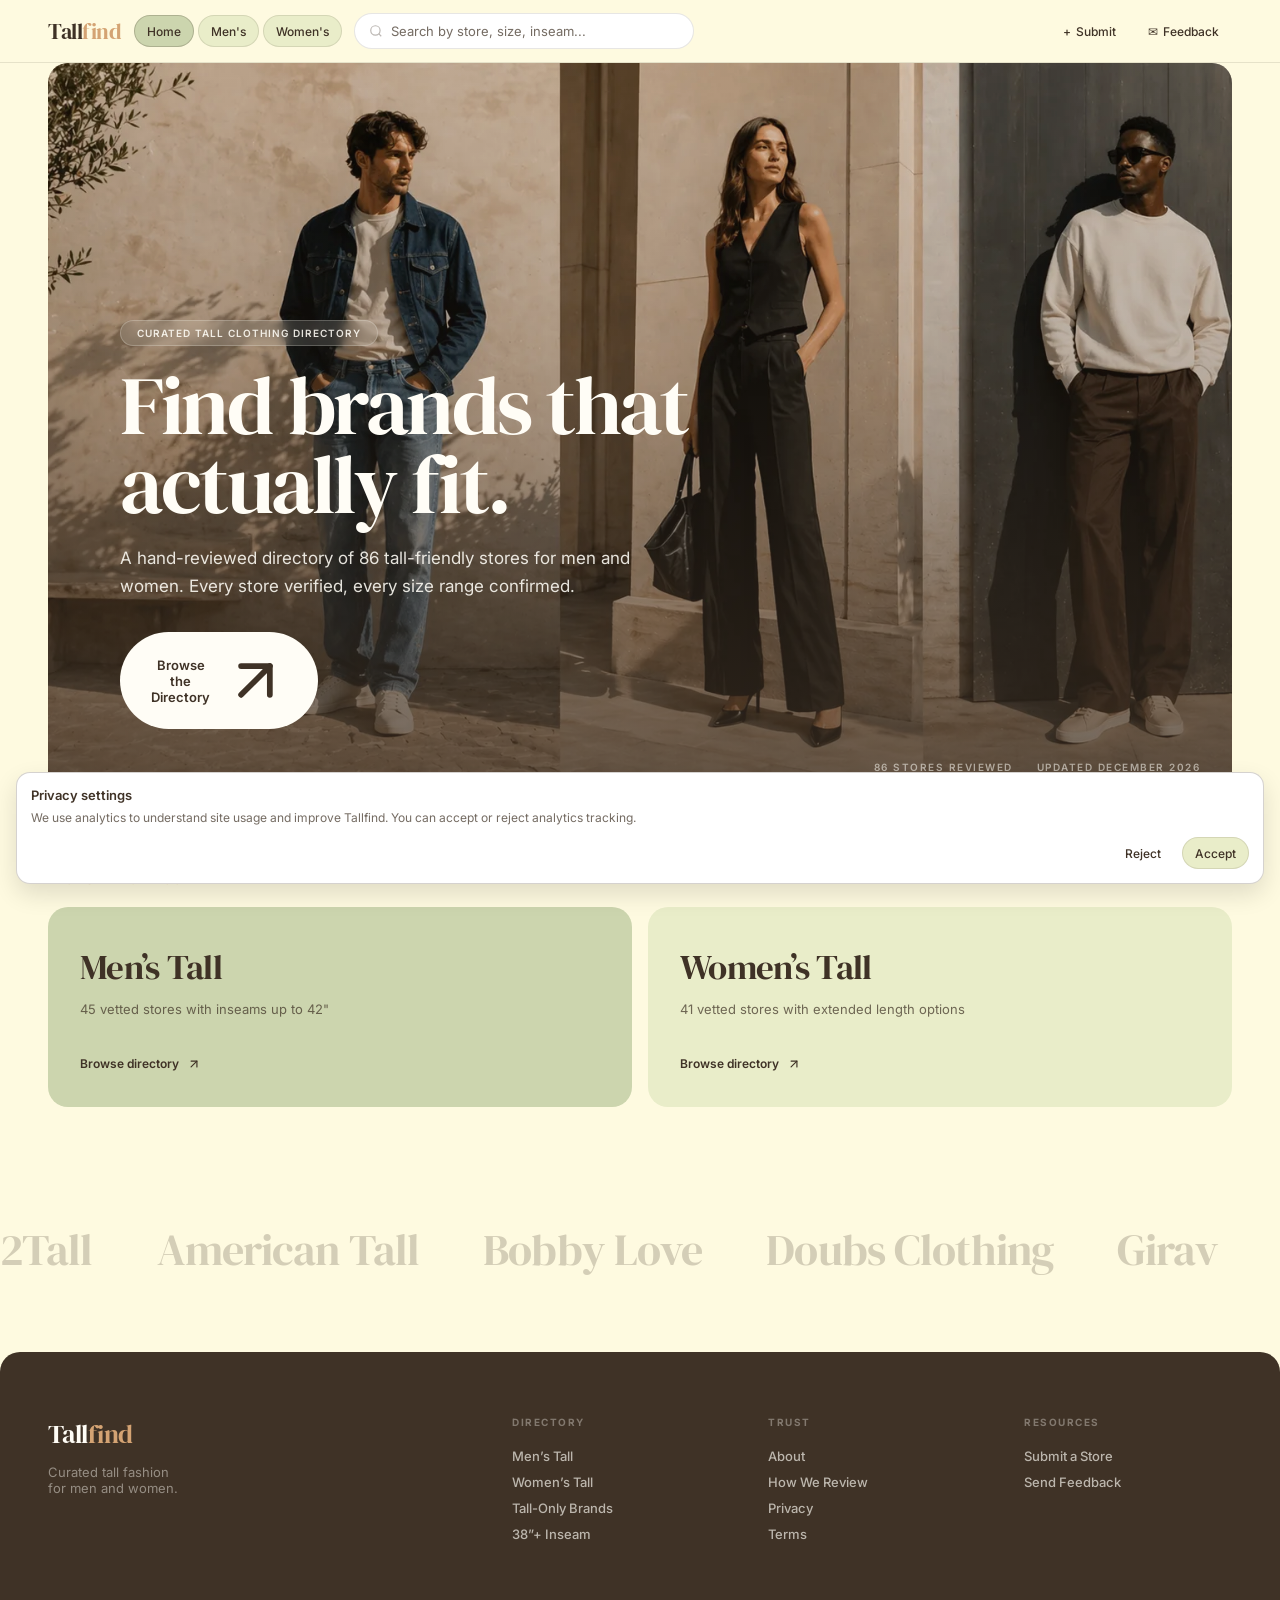
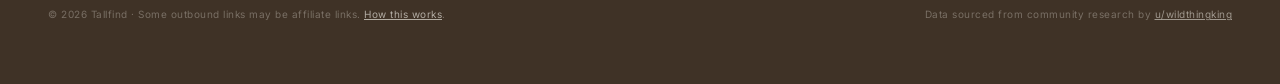
==== index.html @ 89049a8a "Add trust pages, shared chrome, Org schema, sitemap expansion (#10) New static pages, each with its " ====
<!DOCTYPE html>
<html lang="en">
<head>
    <meta charset="UTF-8">
    <meta name="viewport" content="width=device-width, initial-scale=1.0">
    <meta name="description" id="metaDesc" content="A hand-reviewed directory of tall-friendly clothing stores for men and women. Every store verified, every size range confirmed.">
    <meta name="theme-color" content="#fefae0">
    <link rel="canonical" href="https://tallfind.com/">
    <meta property="og:title" content="Tallfind | Reviewed Tall Clothing Directory">
    <meta property="og:description" id="ogDesc" content="A hand-reviewed directory of tall-friendly clothing stores for men and women. Every store verified, every size range confirmed.">
    <meta property="og:type" content="website">
    <meta property="og:url" content="https://tallfind.com/">
    <meta property="og:image" content="https://tallfind.com/assets/og-image.jpg">
    <meta property="og:image:width" content="1200">
    <meta property="og:image:height" content="630">
    <meta property="og:image:alt" content="Tall fashion — Tallfind directory preview">
    <meta name="twitter:card" content="summary_large_image">
    <meta name="twitter:title" content="Tallfind | Reviewed Tall Clothing Directory">
    <meta name="twitter:description" content="A hand-reviewed directory of tall-friendly clothing stores for men and women. Every store verified, every size range confirmed.">
    <meta name="twitter:image" content="https://tallfind.com/assets/og-image.jpg">
    <link rel="icon" href="data:image/svg+xml,<svg xmlns='http://www.w3.org/2000/svg' viewBox='0 0 100 100'><text y='.9em' font-size='90'>📏</text></svg>">
    <title>Tallfind | Reviewed Tall Clothing Directory</title>
    <script type="application/ld+json">
    {
        "@context": "https://schema.org",
        "@type": "Organization",
        "name": "Tallfind",
        "url": "https://tallfind.com/",
        "logo": "https://tallfind.com/assets/og-image.jpg",
        "description": "A hand-reviewed directory of clothing brands with real tall sizing for men and women.",
        "sameAs": []
    }
    </script>
    <link rel="preconnect" href="https://fonts.googleapis.com">
    <link rel="preconnect" href="https://fonts.gstatic.com" crossorigin>
    <link href="https://fonts.googleapis.com/css2?family=DM+Serif+Display&family=Inter:wght@400;500;600&display=swap" rel="stylesheet" media="print" onload="this.media='all'">
    <noscript><link href="https://fonts.googleapis.com/css2?family=DM+Serif+Display&family=Inter:wght@400;500;600&display=swap" rel="stylesheet"></noscript>
    <!-- Google tag (gtag.js) -->
    <script async src="https://www.googletagmanager.com/gtag/js?id=G-98C0R7CN01"></script>
    <script>
        window.dataLayer = window.dataLayer || [];
        function gtag() { dataLayer.push(arguments); }
        gtag('js', new Date());
        gtag('consent', 'default', {
            ad_storage: 'denied',
            analytics_storage: 'denied',
            ad_user_data: 'denied',
            ad_personalization: 'denied'
        });
    </script>
    <link rel="stylesheet" href="assets/styles.css">
</head>
<body>

<header>
    <button class="logo" onclick="switchTab('home');window.scrollTo(0,0)" aria-label="Tallfind home">Tall<em>find</em></button>
    <nav class="header-nav" role="tablist" aria-label="Directory sections">
        <button class="pill pill-sm on" id="tab-home"  role="tab" aria-selected="true"  onclick="switchTab('home')">Home</button>
        <button class="pill pill-sm"    id="tab-men"   role="tab" aria-selected="false" onclick="switchTab('men')">Men's</button>
        <button class="pill pill-sm"    id="tab-women" role="tab" aria-selected="false" onclick="switchTab('women')">Women's</button>
    </nav>
    <div class="search-wrap">
        <svg width="14" height="14" viewBox="0 0 24 24" fill="none" stroke="currentColor" stroke-width="2" aria-hidden="true"><circle cx="11" cy="11" r="8"/><path d="m21 21-4.35-4.35"/></svg>
        <label for="searchInput" class="sr-only">Search stores</label>
        <input type="text" id="searchInput" placeholder="Search by store, size, inseam...">
    </div>
    <div class="header-actions">
        <button class="pill pill-ghost pill-sm" onclick="openModal()">+<span class="btn-label"> Submit</span></button>
        <button class="pill pill-ghost pill-sm" onclick="openFeedback()">&#x2709;<span class="btn-label"> Feedback</span></button>
    </div>
</header>

<!-- HOMEPAGE -->
<div id="homepageSection">
    <div id="homepageContent">
        <noscript>
            <div class="wrap" style="padding-top:32px">
                <h1 style="font-family:var(--serif);font-size:2.4rem;letter-spacing:-0.03em;margin-bottom:12px">Find tall clothing brands that actually fit.</h1>
                <p style="color:var(--muted);max-width:600px;line-height:1.6">A hand-reviewed directory of tall-friendly clothing stores for men and women. Every store verified, every size range confirmed. Enable JavaScript to browse the full directory.</p>
            </div>
        </noscript>
    </div>
</div>

<div class="wrap">
    <!-- DIRECTORY -->
    <main id="mainContent" style="display:none">
        <div class="dir-hero">
            <h1 class="dir-title" id="dirTitle">Men's Tall</h1>
            <p class="dir-meta" id="dirMeta"></p>
        </div>

        <div class="toolbar">
            <div class="filter-pills">
                <button class="pill pill-sm on"  id="f-all"          onclick="toggleFilter('all')">All</button>
                <button class="pill pill-sm"     id="f-tallSpecific"  onclick="toggleFilter('tallSpecific')">Tall-Only ★</button>
                <button class="pill pill-sm"     id="f-hasTops"       onclick="toggleFilter('hasTops')">Tops</button>
                <button class="pill pill-sm"     id="f-hasBottoms"    onclick="toggleFilter('hasBottoms')">Bottoms</button>
                <button class="pill pill-sm"     id="f-favorites"     onclick="toggleFilter('favorites')">&#x2665; Saved</button>
            </div>
            <div class="toolbar-right">
                <label class="sr-only" for="sortSelect">Sort stores</label>
                <select id="sortSelect" class="form-select sort-select" aria-label="Sort stores">
                    <option value="tall">Tall-only first</option>
                    <option value="az">A–Z (flat)</option>
                    <option value="inseam">Longest inseam</option>
                </select>
                <span class="store-count" id="storeCount"></span>
                <button class="clear-btn" id="clearBtn" style="display:none" onclick="clearFilters()">Clear all</button>
            </div>
        </div>

        <div class="inseam-row" id="inseamRow">
            <span class="inseam-label">Min. inseam</span>
            <button class="pill pill-sm on" data-ins="0"  onclick="setInseam(0)">Any</button>
            <button class="pill pill-sm"    data-ins="34" onclick="setInseam(34)">34"+</button>
            <button class="pill pill-sm"    data-ins="36" onclick="setInseam(36)">36"+</button>
            <button class="pill pill-sm"    data-ins="38" onclick="setInseam(38)">38"+</button>
            <button class="pill pill-sm"    data-ins="40" onclick="setInseam(40)">40"+</button>
            <button class="pill pill-sm"    data-ins="42" onclick="setInseam(42)">42"+</button>
        </div>

        <div class="grid" id="storeGrid"></div>
        <div class="no-results" id="noResults" style="display:none">No stores match your current filters. Try broadening your search or <button class="text-link" onclick="clearFilters()">clearing all filters</button>.</div>
    </main>
</div>

<!-- SUBMIT MODAL -->
<div class="modal-overlay" id="modalOverlay" aria-hidden="true" role="dialog" aria-labelledby="modalTitle">
    <div class="modal">
        <div class="modal-header">
            <h2 class="modal-title" id="modalTitle">Submit a Store</h2>
            <button class="modal-close" aria-label="Close" onclick="closeModal()">&#xd7;</button>
        </div>
        <p class="modal-sub">Know a store with genuine tall sizing that we're missing? Submit it below and our team will review it for inclusion.</p>
        <div id="formSuccess" class="form-success">
            Thank you!
            <p>We'll review this store and add it to the directory if it meets our criteria.</p>
        </div>
        <form id="submitForm" action="https://formspree.io/f/mojpvnol" method="POST">
            <div class="form-row">
                <div class="form-group">
                    <label class="form-label">Store Name *</label>
                    <input class="form-input" name="store_name" placeholder="e.g. Gap" required>
                </div>
                <div class="form-group">
                    <label class="form-label">Website URL *</label>
                    <input class="form-input" name="url" type="url" placeholder="https://..." required>
                </div>
            </div>
            <div class="form-row">
                <div class="form-group">
                    <label class="form-label">Section</label>
                    <select class="form-select" name="section">
                        <option value="men">Men's</option>
                        <option value="women">Women's</option>
                        <option value="both">Both</option>
                    </select>
                </div>
                <div class="form-group">
                    <label class="form-label">Max Inseam / Bottom Sizes</label>
                    <input class="form-input" name="inseam" placeholder='e.g. 38" or sizes 0-20'>
                </div>
            </div>
            <div class="form-group">
                <label class="form-label">Tall Top Sizes</label>
                <input class="form-input" name="top_sizes" placeholder="e.g. Tall S-3XL">
            </div>
            <label class="form-check">
                <input type="checkbox" name="tall_specific" value="yes">
                <span>This store is tall-specific (entire store designed for tall people)</span>
            </label>
            <div class="form-group">
                <label class="form-label">Notes</label>
                <textarea class="form-textarea" name="notes" placeholder="Anything else worth knowing: quality, selection gaps, international shipping, etc."></textarea>
            </div>
            <button type="submit" class="form-submit">Submit Store</button>
            <p class="form-note">All submissions are reviewed before being added. No account required.</p>
        </form>
    </div>
</div>

<!-- FEEDBACK MODAL -->
<div class="modal-overlay" id="feedbackOverlay" aria-hidden="true" role="dialog" aria-labelledby="feedbackTitle">
    <div class="modal">
        <div class="modal-header">
            <h2 class="modal-title" id="feedbackTitle">Site Feedback</h2>
            <button class="modal-close" aria-label="Close" onclick="closeFeedback()">&#xd7;</button>
        </div>
        <p class="modal-sub">Found an error, missing a store, or have an idea to improve Tallfind? We'd love to hear it.</p>
        <div id="feedbackSuccess" class="form-success">
            Feedback received
            <p>Thank you for helping improve Tallfind.</p>
        </div>
        <form id="feedbackForm" action="https://formspree.io/f/xgopvljl" method="POST">
            <input type="hidden" name="_subject" value="Tallfind Feedback">
            <div class="form-group">
                <label class="form-label">What kind of feedback?</label>
                <select class="form-select" name="type">
                    <option value="suggestion">Suggestion</option>
                    <option value="missing_store">Missing store</option>
                    <option value="wrong_info">Wrong info</option>
                    <option value="bug">Bug or broken link</option>
                    <option value="other">Other</option>
                </select>
            </div>
            <div class="form-group">
                <label class="form-label">Your feedback *</label>
                <textarea class="form-textarea" name="feedback" placeholder="Tell us what's on your mind..." required></textarea>
            </div>
            <div class="form-group">
                <label class="form-label">Email (optional, if you'd like a reply)</label>
                <input class="form-input" name="email" type="email" placeholder="you@example.com">
            </div>
            <button type="submit" class="form-submit">Send Feedback</button>
        </form>
    </div>
</div>

<!-- CONSENT BANNER -->
<div id="consentBanner" class="consent-banner" role="dialog" aria-live="polite" aria-label="Analytics consent">
    <div class="consent-title">Privacy settings</div>
    <div class="consent-text">
        We use analytics to understand site usage and improve Tallfind. You can accept or reject analytics tracking.
    </div>
    <div class="consent-actions">
        <button id="consentReject" class="pill pill-sm pill-ghost" type="button">Reject</button>
        <button id="consentAccept" class="pill pill-sm" type="button">Accept</button>
    </div>
</div>

<script>
    (function () {
        var KEY = 'tallfind_analytics_consent';
        var GA_ID = 'G-98C0R7CN01';
        var banner = document.getElementById('consentBanner');
        var configured = false;

        function hideBanner() {
            if (banner) banner.classList.remove('open');
        }

        function configureGA() {
            if (configured) return;
            configured = true;
            gtag('config', GA_ID);
        }

        function setConsent(choice) {
            localStorage.setItem(KEY, choice);
            if (choice === 'accepted') {
                gtag('consent', 'update', {
                    analytics_storage: 'granted'
                });
                configureGA();
            } else {
                gtag('consent', 'update', {
                    ad_storage: 'denied',
                    analytics_storage: 'denied',
                    ad_user_data: 'denied',
                    ad_personalization: 'denied'
                });
            }
            hideBanner();
        }

        var saved = localStorage.getItem(KEY);
        if (saved === 'accepted') {
            setConsent('accepted');
        } else if (saved === 'rejected') {
            setConsent('rejected');
        } else if (banner) {
            banner.classList.add('open');
        }

        var acceptBtn = document.getElementById('consentAccept');
        var rejectBtn = document.getElementById('consentReject');
        if (acceptBtn) acceptBtn.addEventListener('click', function () { setConsent('accepted'); });
        if (rejectBtn) rejectBtn.addEventListener('click', function () { setConsent('rejected'); });
    })();
</script>

<script src="assets/affiliate.js"></script>
<script src="assets/app.js"></script>
</body>
</html>
---- assets/styles.css ----
:root {
            --bg: #fefae0;
            --surface: #ffffff;
            --text: #3f3226;
            --muted: rgba(63,50,38,0.72);
            --border: rgba(63,50,38,0.12);
            --border-strong: rgba(63,50,38,0.22);
            --sage: #ccd5ae;
            --beige: #e9edc9;
            --papaya: #faedcd;
            --bronze: #d4a373;
            --serif: 'DM Serif Display', serif;
            --sans: 'Inter', sans-serif;
            --pill: 999px;
            --card-r: 20px;
            --transition: transform 0.25s cubic-bezier(0.2,0.8,0.2,1),
                          background-color 0.25s cubic-bezier(0.2,0.8,0.2,1),
                          border-color 0.25s cubic-bezier(0.2,0.8,0.2,1),
                          color 0.25s cubic-bezier(0.2,0.8,0.2,1);
        }
        *, *::before, *::after { box-sizing: border-box; margin: 0; padding: 0; }
        .sr-only { position: absolute; width: 1px; height: 1px; padding: 0; margin: -1px; overflow: hidden; clip: rect(0,0,0,0); border: 0; }
        body {
            background: var(--bg); color: var(--text);
            font-family: var(--sans); -webkit-font-smoothing: antialiased;
            min-height: 100vh; padding-top: 63px;
        }
        .wrap { max-width: 1280px; margin: 0 auto; padding: 0 48px; }

        /* ── PILLS ─────────────────────────────── */
        .pill {
            display: inline-flex; align-items: center; justify-content: center; gap: 5px;
            height: 36px; padding: 0 14px; border-radius: var(--pill);
            font-family: var(--sans); font-size: 12px; font-weight: 500;
            border: 1px solid var(--border); background: var(--beige); color: var(--text);
            cursor: pointer; transition: var(--transition); white-space: nowrap;
            text-decoration: none; user-select: none;
        }
        .pill:hover { border-color: var(--border-strong); background: var(--papaya); }
        .pill.on   { background: var(--sage); border-color: var(--border-strong); }
        .pill-sm   { height: 32px; padding: 0 12px; font-size: 12px; }
        .pill-ghost { background: transparent; border-color: transparent; }
        .pill-ghost:hover { background: var(--papaya); border-color: var(--border); }

        /* ── HEADER ────────────────────────────── */
        header {
            display: flex; align-items: center;
            padding: 0 48px; gap: 12px; height: 63px;
            position: fixed; top: 0; left: 0; right: 0; z-index: 200;
            background: var(--bg); border-bottom: 1px solid var(--border);
        }
        .logo {
            font-family: var(--serif); font-weight: 400; font-size: 22px;
            letter-spacing: -0.02em; color: var(--text); background: none;
            border: none; cursor: pointer; padding: 0; text-decoration: none;
            flex-shrink: 0;
        }
        .logo em { color: var(--bronze); font-style: normal; }
        .header-nav { display: flex; gap: 4px; flex-shrink: 0; }
        .search-wrap {
            display: flex; align-items: center; gap: 8px;
            height: 36px; padding: 0 14px; border-radius: var(--pill);
            border: 1px solid var(--border); background: var(--surface);
            transition: var(--transition); flex: 1; max-width: 340px;
        }
        .search-wrap:focus-within { border-color: var(--bronze); background: #fffdf6; }
        .search-wrap svg { opacity: 0.35; flex-shrink: 0; }
        .search-wrap input {
            border: none; outline: none; background: transparent;
            font-family: var(--sans); font-size: 13px; color: var(--text);
            width: 100%; min-width: 0;
        }
        .search-wrap input::placeholder { color: var(--muted); }
        .header-actions { display: flex; align-items: center; gap: 6px; margin-left: auto; flex-shrink: 0; }

        /* ── HOMEPAGE ──────────────────────────── */
        #homepageSection { overflow: hidden; }

        .hp-hero-section {
            padding: 0 clamp(16px, 4vw, 48px);
            margin-bottom: 72px;
        }
        .hp-hero {
            position: relative; width: 100%; height: 82vh; min-height: 520px;
            border-radius: var(--card-r); overflow: hidden; background: #d9d0c4;
        }
        .hp-hero-pic { display: contents; }
        .hp-hero-img {
            width: 100%; height: 100%; object-fit: cover;
            object-position: center 30%;
            filter: brightness(0.96) saturate(0.95);
        }
        .hp-hero-overlay {
            position: absolute; inset: 0; pointer-events: none;
            background: linear-gradient(to bottom, rgba(63,50,38,0.08) 0%, rgba(63,50,38,0.22) 40%, rgba(63,50,38,0.72) 100%);
        }
        .hp-hero-content {
            position: absolute; inset: 0;
            display: flex; flex-direction: column; justify-content: flex-end;
            padding: clamp(28px, 6vw, 72px); color: #fffdf6;
        }
        .hp-hero-content h1 {
            font-family: var(--serif); font-weight: 400;
            font-size: clamp(2.6rem, 7vw, 5.2rem);
            line-height: 0.95; letter-spacing: -0.03em;
            max-width: 700px; margin-bottom: 20px;
        }
        .hp-hero-content p {
            font-size: clamp(14px, 1.6vw, 17px); max-width: 520px;
            opacity: 0.88; line-height: 1.65; margin-bottom: 32px;
        }
        .hp-pill {
            display: inline-flex; align-items: center; gap: 8px;
            padding: 6px 16px; border-radius: var(--pill);
            font-size: 10px; font-weight: 600; letter-spacing: 0.1em; text-transform: uppercase;
            background: rgba(255,253,246,0.14); border: 1px solid rgba(255,253,246,0.22);
            backdrop-filter: blur(6px); color: rgba(255,253,246,0.88);
            width: fit-content; margin-bottom: 20px;
        }
        .hp-cta {
            display: inline-flex; align-items: center; gap: 8px;
            padding: 14px 28px; border-radius: var(--pill);
            font-family: var(--sans); font-size: 13px; font-weight: 600;
            background: #fffdf6; color: var(--text); border: none;
            cursor: pointer; transition: transform 0.2s, opacity 0.2s;
            width: fit-content; text-decoration: none;
        }
        .hp-cta:hover { transform: translateY(-2px); opacity: 0.95; }
        .hp-hero-meta {
            position: absolute; bottom: 28px; right: 32px;
            display: flex; gap: 24px;
            font-size: 10px; text-transform: uppercase; letter-spacing: 0.15em;
            font-weight: 600; color: rgba(255,253,246,0.55);
        }

        /* Section labels */
        .hp-section-label {
            max-width: 1280px; margin: 0 auto; padding: 0 48px 20px;
            font-size: 11px; font-weight: 600; text-transform: uppercase;
            letter-spacing: 0.12em; color: var(--bronze);
            display: flex; align-items: center; gap: 14px;
        }
        .hp-section-label::after {
            content: ''; flex: 1; height: 1px; background: var(--border);
        }

        /* Browse cards */
        .hp-browse-grid {
            max-width: 1280px; margin: 0 auto; padding: 0 48px 80px;
            display: grid; grid-template-columns: 1fr 1fr; gap: 16px;
        }
        .hp-browse-card {
            border-radius: var(--card-r); cursor: pointer;
            padding: 36px 32px; display: flex; flex-direction: column;
            justify-content: space-between; min-height: 200px;
            transition: var(--transition); text-decoration: none; color: var(--text);
        }
        .hp-browse-card:hover { transform: translateY(-3px); }
        .hp-browse-card-sage { background: var(--sage); }
        .hp-browse-card-sand { background: var(--beige); }
        .hp-browse-card-sage:hover { background: #c2ca9f; }
        .hp-browse-card-sand:hover { background: #e3e8bf; }
        .hp-browse-card h2 {
            font-family: var(--serif); font-size: clamp(1.6rem, 3vw, 2.2rem);
            font-weight: 400; letter-spacing: -0.02em; margin-bottom: 8px;
        }
        .hp-browse-card p {
            font-size: 13px; color: var(--muted); line-height: 1.6; margin-bottom: 20px;
        }
        .hp-browse-cta {
            display: inline-flex; align-items: center; gap: 8px;
            font-size: 12px; font-weight: 600; margin-top: auto;
        }
        .hp-browse-cta svg { width: 14px; height: 14px; transition: transform 0.18s; }
        .hp-browse-card:hover .hp-browse-cta svg { transform: translate(2px, -2px); }



        /* Brand marquee */
        .hp-marquee { overflow: hidden; padding: 32px 0 72px; }
        .hp-marquee-track {
            display: flex; white-space: nowrap; gap: 64px;
            width: max-content;
            animation: hp-scroll 60s linear infinite;
            will-change: transform;
        }
        .hp-brand {
            font-family: var(--serif); font-size: 44px; font-weight: 400;
            color: var(--border-strong); letter-spacing: -0.02em;
            transition: color 0.3s; flex-shrink: 0;
        }
        .hp-brand:hover { color: var(--bronze); }
        @keyframes hp-scroll {
            0% { transform: translateX(0); }
            100% { transform: translateX(-50%); }
        }

        /* Footer */
        .hp-footer {
            background: var(--text); color: #fffdf6;
            padding: clamp(40px, 5vw, 64px) clamp(24px, 4vw, 48px);
            border-radius: var(--card-r) var(--card-r) 0 0;
        }
        .hp-footer-inner { max-width: 1280px; margin: 0 auto; }
        .hp-footer-grid {
            display: grid; grid-template-columns: 2fr repeat(3, 1fr);
            gap: 48px;
        }
        .hp-footer-col a { color: inherit; text-decoration: none; }
        .hp-footer-col a:hover { color: #fffdf6; }
        .hp-footer-logo {
            font-family: var(--serif); font-size: 26px; font-weight: 400;
            letter-spacing: -0.02em;
        }
        .hp-footer-logo em { color: var(--bronze); font-style: normal; }
        .hp-footer-brand p {
            margin-top: 12px; font-size: 13px; color: rgba(255,253,246,0.45);
        }
        .hp-footer-col h5 {
            font-size: 10px; text-transform: uppercase; letter-spacing: 0.15em;
            margin-bottom: 20px; color: rgba(255,253,246,0.35);
        }
        .hp-footer-col ul { list-style: none; }
        .hp-footer-col li {
            margin-bottom: 10px; font-size: 13px; font-weight: 500;
            color: rgba(255,253,246,0.65); cursor: pointer; transition: color 0.15s;
        }
        .hp-footer-col li:hover { color: #fffdf6; }
        .hp-footer-bottom {
            display: flex; justify-content: space-between; margin-top: 56px;
            font-size: 10px; color: rgba(255,253,246,0.3); letter-spacing: 0.05em;
        }
        .text-link {
            background: none; border: none; font: inherit; color: var(--text);
            text-decoration: underline; text-underline-offset: 2px;
            cursor: pointer; padding: 0;
        }
        .text-link:hover { color: var(--bronze); }

        /* ── DIRECTORY HERO ────────────────────── */
        .dir-hero { padding: 40px 0 32px; }
        .dir-title {
            font-family: var(--serif); font-weight: 400;
            font-size: clamp(2rem, 4vw, 3rem);
            line-height: 1.08; letter-spacing: -0.03em; margin-bottom: 10px;
        }
        .dir-meta { font-size: 14px; color: var(--muted); line-height: 1.6; max-width: 600px; }

        /* ── TOOLBAR ───────────────────────────── */
        .toolbar {
            display: flex; justify-content: space-between; align-items: center;
            gap: 14px; margin-bottom: 14px; flex-wrap: wrap;
        }
        .filter-pills { display: flex; gap: 6px; flex-wrap: wrap; }
        .toolbar-right { display: flex; align-items: center; gap: 12px; flex-shrink: 0; }
        select.sort-select {
            width: auto;
            min-width: 140px;
            max-width: 200px;
            height: 32px;
            padding: 4px 10px;
            font-size: 12px;
            border-radius: var(--pill);
        }
        .store-count { font-size: 12px; color: var(--muted); font-weight: 500; white-space: nowrap; }
        .clear-btn {
            font-size: 12px; color: var(--muted); background: none; border: none;
            font-family: var(--sans); cursor: pointer; text-decoration: underline;
            text-underline-offset: 2px; padding: 0; transition: color 0.15s;
        }
        .clear-btn:hover { color: var(--text); }
        .inseam-row {
            display: flex; align-items: center; gap: 8px;
            margin-bottom: 28px; flex-wrap: wrap;
        }
        .inseam-label { font-size: 12px; color: var(--muted); font-weight: 500; letter-spacing: 0.02em; }

        /* ── GRID ──────────────────────────────── */
        .grid {
            display: grid;
            grid-template-columns: repeat(auto-fill, minmax(300px, 1fr));
            gap: 16px; padding-bottom: 80px;
        }

        /* ── SECTION BREAKS ───────────────────── */
        .section-break {
            grid-column: 1 / -1; padding: 24px 0 4px;
            display: flex; align-items: center; gap: 16px;
        }
        .section-title {
            font-family: var(--serif); font-size: 22px;
            color: var(--bronze); letter-spacing: -0.02em; white-space: nowrap;
        }
        .section-line { height: 1px; flex: 1; background: var(--border); }

        /* ── LINK CARD ────────────────────────── */
        .card-wrap { position: relative; }
        .link-card {
            background: var(--surface); border-radius: var(--card-r);
            padding: 24px; min-height: 180px;
            display: flex; flex-direction: column;
            text-decoration: none; color: inherit;
            border: 1px solid var(--border);
            transition: var(--transition); height: 100%;
        }
        .link-card:hover {
            transform: translateY(-3px);
            background: var(--papaya); border-color: var(--border-strong);
        }
        .link-card.featured-sage  { background: var(--sage); border-color: transparent; }
        .link-card.featured-sand  { background: var(--beige); border-color: transparent; }
        .link-card.featured-clay  { background: var(--papaya); border-color: transparent; }
        .link-card.featured-sage:hover { background: #c2ca9f; }
        .link-card.featured-sand:hover { background: #e3e8bf; }
        .link-card.featured-clay:hover { background: #f3e0b9; }
        .link-category {
            font-size: 10px; font-weight: 600; text-transform: uppercase;
            letter-spacing: 0.1em; color: var(--muted); margin-bottom: 10px;
        }
        .link-title {
            font-family: var(--serif); font-size: 24px;
            line-height: 1.08; letter-spacing: -0.02em; margin-bottom: 8px;
        }
        .link-description {
            font-size: 13px; line-height: 1.6; color: var(--muted); margin-bottom: 14px;
        }
        .link-action {
            display: inline-flex; align-items: center; gap: 8px;
            font-size: 12px; font-weight: 600; margin-top: auto;
        }
        .link-action svg { width: 14px; height: 14px; flex-shrink: 0; transition: transform 0.18s; }
        .link-card:hover .link-action svg { transform: translate(2px, -2px); }
        .stats-row {
            display: flex; flex-wrap: wrap; gap: 6px;
            margin-top: 12px; padding-top: 12px;
            border-top: 1px solid var(--border);
        }
        .link-card.featured-sage .stats-row,
        .link-card.featured-sand .stats-row,
        .link-card.featured-clay .stats-row { border-top-color: rgba(63,50,38,0.14); }
        .stat {
            font-size: 11px; font-weight: 500;
            padding: 4px 10px; border-radius: var(--pill);
            background: rgba(255,255,255,0.55); border: 1px solid rgba(63,50,38,0.1);
        }
        .link-card.featured-sage .stat,
        .link-card.featured-sand .stat,
        .link-card.featured-clay .stat { background: rgba(255,255,255,0.42); }
        .stat-highlight { background: rgba(212,163,115,0.15); border-color: rgba(212,163,115,0.2); }

        /* ── FAVORITES ────────────────────────── */
        .fav-btn {
            position: absolute; top: 14px; right: 14px; z-index: 10;
            width: 28px; height: 28px; border-radius: 50%;
            background: rgba(255,255,255,0.75); border: 1px solid var(--border);
            display: flex; align-items: center; justify-content: center;
            cursor: pointer; font-size: 13px; color: var(--muted);
            transition: var(--transition); line-height: 1;
        }
        .fav-btn:hover { transform: scale(1.1); background: var(--surface); border-color: var(--border-strong); }
        .fav-btn.active { color: #c0392b; border-color: #c0392b; background: var(--surface); }

        .no-results { padding: 80px 0; text-align: center; color: var(--muted); font-size: 15px; }

        /* ── PROSE (trust + landing pages) ─────── */
        .prose { max-width: 720px; margin: 0 auto; padding: 48px 0 80px; font-size: 16px; line-height: 1.7; color: var(--text); }
        .prose .eyebrow { font-size: 11px; font-weight: 600; text-transform: uppercase; letter-spacing: 0.12em; color: var(--bronze); margin-bottom: 12px; }
        .prose h1 { font-family: var(--serif); font-weight: 400; font-size: clamp(2.2rem, 4.5vw, 3.2rem); line-height: 1.08; letter-spacing: -0.03em; margin-bottom: 20px; }
        .prose h2 { font-family: var(--serif); font-weight: 400; font-size: clamp(1.6rem, 3vw, 2rem); line-height: 1.15; letter-spacing: -0.02em; margin: 48px 0 14px; }
        .prose h3 { font-size: 1.05rem; font-weight: 600; margin: 28px 0 8px; }
        .prose p { margin-bottom: 18px; color: rgba(63,50,38,0.88); }
        .prose ul, .prose ol { margin: 0 0 18px 22px; color: rgba(63,50,38,0.88); }
        .prose li { margin-bottom: 6px; }
        .prose a { color: var(--text); text-decoration: underline; text-underline-offset: 2px; }
        .prose a:hover { color: var(--bronze); }
        .prose .lede { font-size: 18px; line-height: 1.6; color: rgba(63,50,38,0.85); margin-bottom: 28px; }
        .prose .meta { font-size: 12px; color: var(--muted); margin-top: -8px; margin-bottom: 32px; }
        .prose .callout { background: var(--papaya); border-radius: 14px; padding: 18px 22px; margin: 24px 0; border: 1px solid var(--border); }
        .prose .callout p:last-child { margin-bottom: 0; }
        @media (max-width: 640px) {
            .prose { padding: 28px 0 60px; font-size: 15px; }
        }

        /* ── FOCUS ────────────────────────────── */
        .pill:focus-visible, .fav-btn:focus-visible, .modal-close:focus-visible,
        .form-submit:focus-visible, .form-input:focus-visible, .form-select:focus-visible,
        .form-textarea:focus-visible, .browse-card:focus-visible, .pick-card:focus-visible,
        a.link-card:focus-visible, .logo:focus-visible, .featured-hz:focus-visible {
            outline: 2px solid var(--bronze); outline-offset: 2px;
        }

        /* ── MODAL ─────────────────────────────── */
        .modal-overlay {
            position: fixed; inset: 0; background: rgba(63,50,38,0.4);
            display: flex; align-items: center; justify-content: center;
            z-index: 500; opacity: 0; pointer-events: none;
            transition: opacity 0.2s;
        }
        .modal-overlay.open { opacity: 1; pointer-events: all; }
        .modal {
            background: var(--bg); width: 100%; max-width: 520px;
            max-height: 90vh; overflow-y: auto;
            margin: 20px; padding: 40px;
            border: 1px solid var(--border); border-radius: var(--card-r);
            transform: translateY(12px); transition: transform 0.2s;
        }
        .modal-overlay.open .modal { transform: translateY(0); }
        .modal-header { display: flex; justify-content: space-between; align-items: flex-start; margin-bottom: 6px; }
        .modal-title { font-family: var(--serif); font-size: 28px; font-weight: 400; letter-spacing: -0.02em; }
        .modal-close {
            background: none; border: 1px solid var(--border); width: 32px; height: 32px;
            border-radius: 50%; cursor: pointer; font-size: 18px; color: var(--muted);
            display: flex; align-items: center; justify-content: center; flex-shrink: 0;
            transition: border-color 0.15s, color 0.15s;
        }
        .modal-close:hover { border-color: var(--text); color: var(--text); }
        .modal-sub { font-size: 13px; color: var(--muted); margin-bottom: 28px; line-height: 1.5; }
        .form-group { display: flex; flex-direction: column; gap: 6px; margin-bottom: 16px; }
        .form-label { font-size: 11px; font-weight: 600; text-transform: uppercase; letter-spacing: 0.8px; color: var(--muted); }
        .form-input, .form-select, .form-textarea {
            width: 100%; padding: 10px 14px; border: 1px solid var(--border);
            border-radius: var(--pill); background: var(--surface);
            font-family: var(--sans); font-size: 13px; color: var(--text); outline: none;
            transition: border-color 0.18s; -webkit-appearance: none;
        }
        .form-textarea { border-radius: 14px; resize: vertical; min-height: 80px; }
        .form-input:focus, .form-select:focus, .form-textarea:focus { border-color: var(--text); }
        .form-input::placeholder, .form-textarea::placeholder { color: var(--muted); }
        .form-row { display: grid; grid-template-columns: 1fr 1fr; gap: 12px; }
        .form-check { display: flex; align-items: center; gap: 10px; margin-bottom: 16px; cursor: pointer; }
        .form-check input[type=checkbox] { width: 16px; height: 16px; accent-color: var(--bronze); cursor: pointer; }
        .form-check span { font-size: 13px; }
        .form-submit {
            width: 100%; height: 44px; border-radius: var(--pill);
            background: var(--sage); color: var(--text); border: none;
            font-family: var(--sans); font-size: 14px; font-weight: 500;
            cursor: pointer; transition: opacity 0.15s; margin-top: 8px;
        }
        .form-submit:hover { opacity: 0.85; }
        .form-note { font-size: 11px; color: var(--muted); text-align: center; margin-top: 10px; line-height: 1.5; }
        .form-note a { color: var(--text); }
        .form-success {
            text-align: center; padding: 24px 0;
            font-family: var(--serif); font-size: 22px; font-weight: 500; display: none;
        }
        .form-success p { font-family: var(--sans); font-size: 13px; color: var(--muted); margin-top: 6px; font-weight: 400; }

        /* ── CONSENT BANNER ───────────────────── */
        .consent-banner {
            position: fixed;
            left: 16px;
            right: 16px;
            bottom: 16px;
            z-index: 1000;
            background: var(--surface);
            border: 1px solid var(--border-strong);
            border-radius: 14px;
            box-shadow: 0 10px 24px rgba(0, 0, 0, 0.12);
            padding: 14px;
            display: none;
        }
        .consent-banner.open { display: block; }
        .consent-title {
            font-size: 13px;
            font-weight: 600;
            margin-bottom: 6px;
        }
        .consent-text {
            font-size: 12px;
            color: var(--muted);
            line-height: 1.5;
            margin-bottom: 10px;
        }
        .consent-actions {
            display: flex;
            gap: 8px;
            justify-content: flex-end;
            flex-wrap: wrap;
        }

        /* ── RESPONSIVE ────────────────────────── */
        @media (max-width: 900px) {
            .wrap { padding: 0 24px; }
            header {
                flex-wrap: wrap; height: auto;
                padding: 10px 24px; gap: 8px;
            }
            .logo { order: 1; }
            .search-wrap { order: 2; flex: 1; max-width: none; height: 34px; }
            .header-actions { order: 3; margin-left: 0; }
            .header-nav { order: 4; width: 100%; justify-content: center; gap: 4px; }
            body { padding-top: 100px; }
            .btn-label { display: none; }
            .hp-browse-grid { padding: 0 24px 60px; }
            .hp-section-label { padding: 0 24px 20px; }
            .hp-footer-grid { grid-template-columns: 1fr 1fr; gap: 32px; }
            .modal { padding: 28px; margin: 12px; }
            .form-row { grid-template-columns: 1fr; }
        }

        @media (max-width: 640px) {
            header { padding: 10px 16px; }
            .wrap { padding: 0 16px; }

            .hp-hero-section { padding: 0 16px; margin-bottom: 48px; }
            .hp-hero { height: 70vh; min-height: 420px; }
            .hp-marquee-track { animation-duration: 45s; }
            .hp-browse-grid { grid-template-columns: 1fr; padding: 0 16px 48px; }
            .hp-section-label { padding: 0 16px 16px; }
            .hp-marquee { padding: 20px 0 48px; }
            .hp-footer-grid { grid-template-columns: 1fr; gap: 28px; }

            .dir-title { font-size: 2rem; }
            .toolbar { flex-direction: column; align-items: flex-start; gap: 10px; }
            .toolbar-right { width: 100%; justify-content: space-between; }
            .grid { grid-template-columns: 1fr; }
        }

        @media (max-width: 480px) {
            header { padding: 8px 12px; }
            .logo { font-size: 19px; }
            .search-wrap { height: 32px; padding: 0 10px; }
            .search-wrap input { font-size: 12px; }
            .hp-hero { height: 60vh; min-height: 360px; }
            .hp-hero-content h1 { font-size: 2rem; }
            .hp-hero-meta { display: none; }
            .hp-marquee-track { animation-duration: 35s; }
            .hp-browse-card { padding: 28px 24px; min-height: 160px; }
            .hp-brand { font-size: 32px; }
            .dir-title { font-size: 1.7rem; }
            .inseam-row { flex-wrap: wrap; }
            .consent-banner {
                left: 10px;
                right: 10px;
                bottom: 10px;
                padding: 12px;
            }
        }
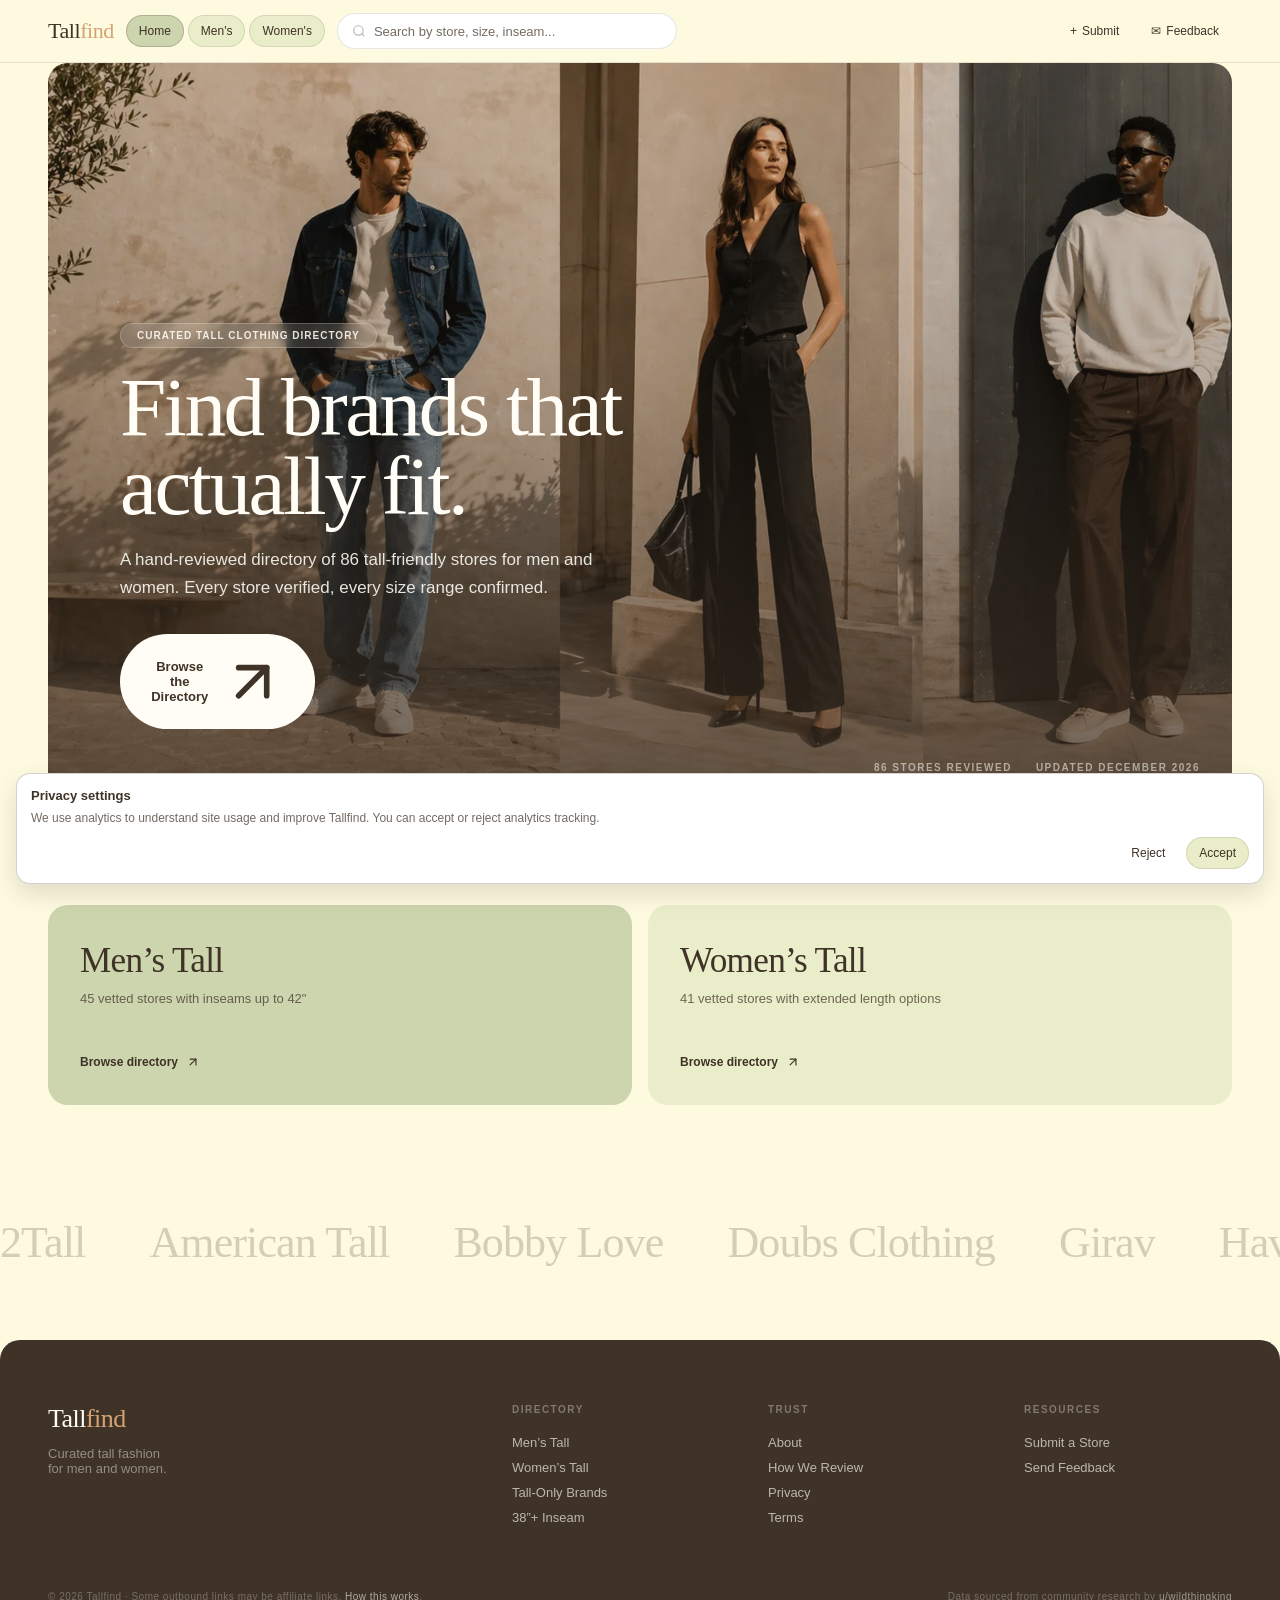
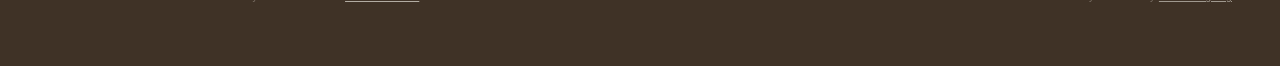
==== commit 2c9ccbdd: "Security hardening: close two stored-XSS sinks, add defensive headers Findings F-01 and F-02 from th" ====
--- a/index.html
+++ b/index.html
@@ -3,6 +3,9 @@
 <head>
     <meta charset="UTF-8">
     <meta name="viewport" content="width=device-width, initial-scale=1.0">
+    <script>(function(){if(self!==top){try{top.location.href=self.location.href;}catch(e){document.documentElement.style.display='none';}}})();</script>
+    <meta name="referrer" content="strict-origin-when-cross-origin">
+    <meta http-equiv="Content-Security-Policy" content="default-src 'self'; script-src 'self' 'unsafe-inline' https://www.googletagmanager.com https://www.google-analytics.com; img-src 'self' data: https://www.google-analytics.com; style-src 'self' 'unsafe-inline' https://fonts.googleapis.com; font-src 'self' https://fonts.gstatic.com; connect-src 'self' https://*.google-analytics.com https://*.analytics.google.com https://formspree.io; form-action https://formspree.io; base-uri 'self'; object-src 'none';">
     <meta name="description" id="metaDesc" content="A hand-reviewed directory of tall-friendly clothing stores for men and women. Every store verified, every size range confirmed.">
     <meta name="theme-color" content="#fefae0">
     <link rel="canonical" href="https://tallfind.com/">
@@ -138,6 +141,7 @@
             <p>We'll review this store and add it to the directory if it meets our criteria.</p>
         </div>
         <form id="submitForm" action="https://formspree.io/f/mojpvnol" method="POST">
+            <input type="text" name="_gotcha" tabindex="-1" autocomplete="off" aria-hidden="true" style="position:absolute;left:-9999px;height:0;width:0;opacity:0">
             <div class="form-row">
                 <div class="form-group">
                     <label class="form-label">Store Name *</label>
@@ -194,6 +198,7 @@
         </div>
         <form id="feedbackForm" action="https://formspree.io/f/xgopvljl" method="POST">
             <input type="hidden" name="_subject" value="Tallfind Feedback">
+            <input type="text" name="_gotcha" tabindex="-1" autocomplete="off" aria-hidden="true" style="position:absolute;left:-9999px;height:0;width:0;opacity:0">
             <div class="form-group">
                 <label class="form-label">What kind of feedback?</label>
                 <select class="form-select" name="type">
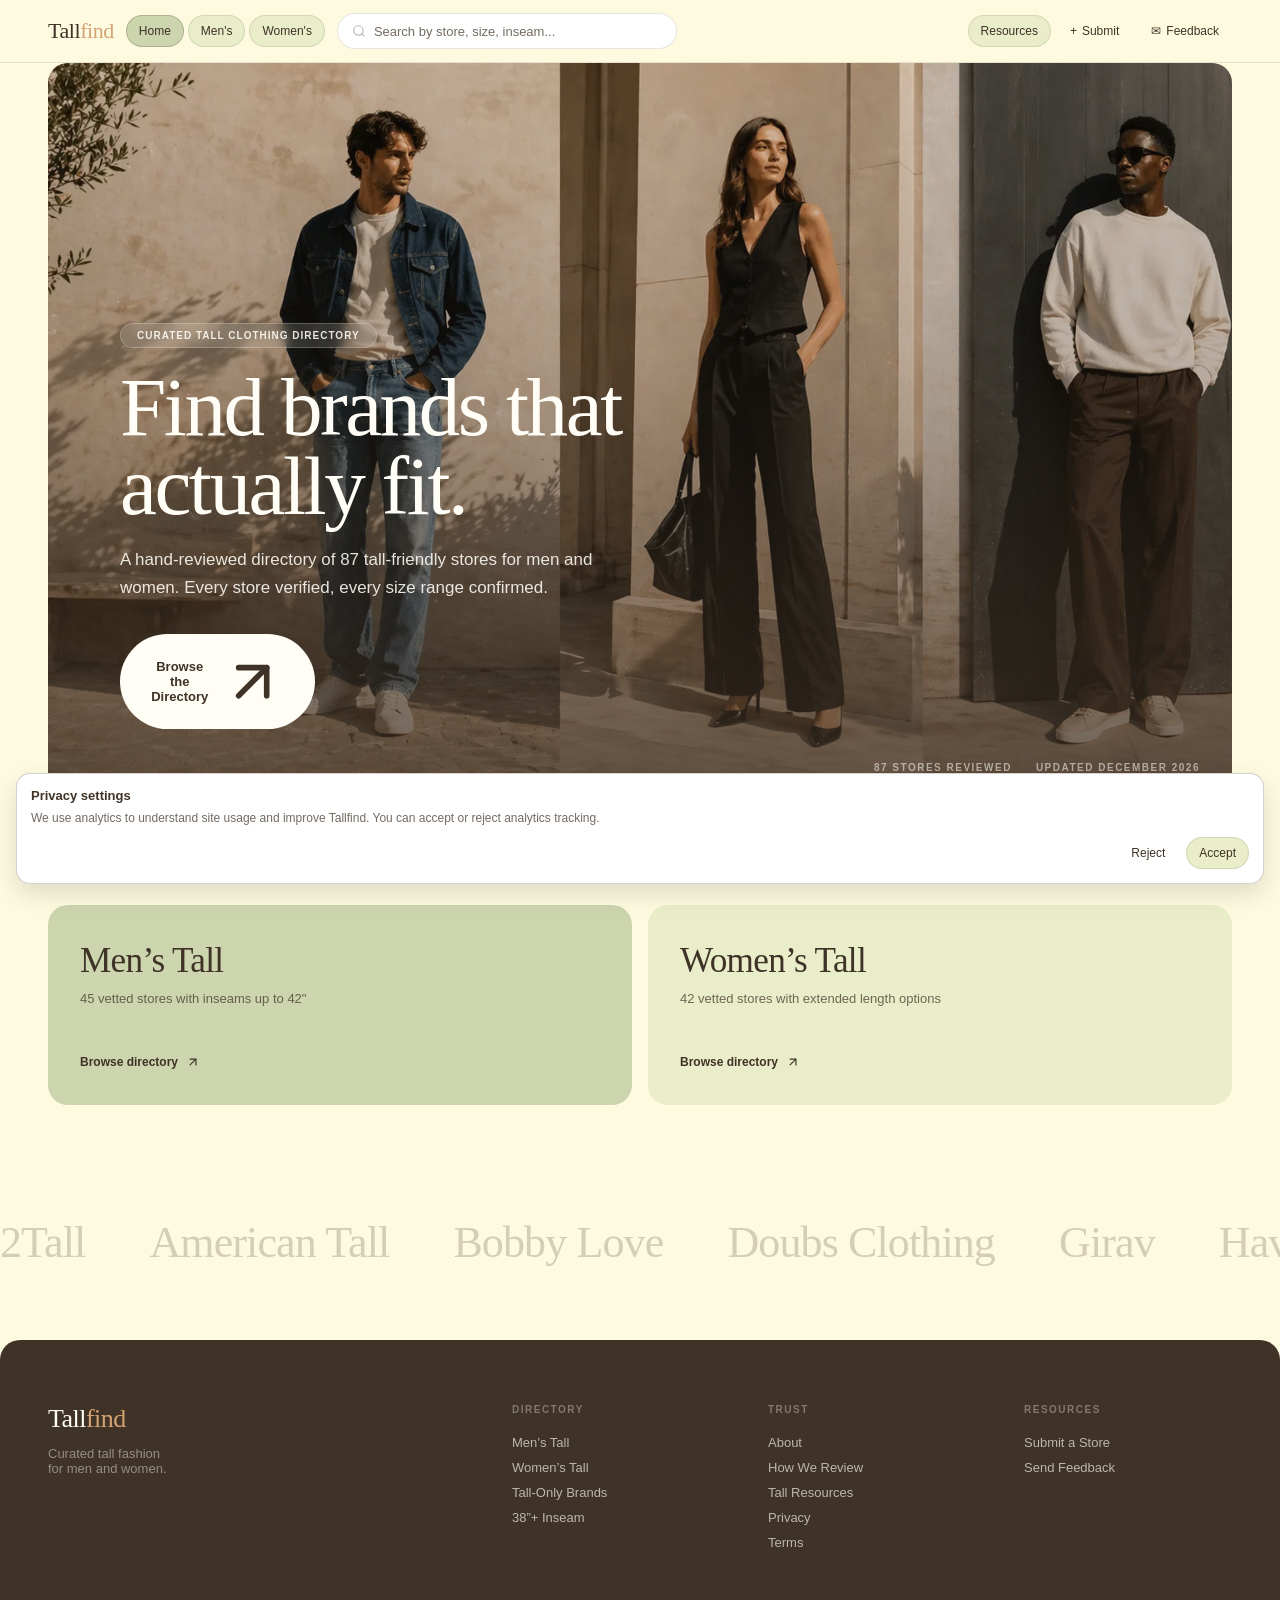
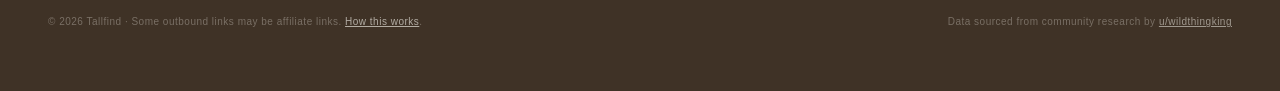
==== commit ee8e989e: "Keep Resources visible without breaking tablist semantics" ====
--- a/index.html
+++ b/index.html
@@ -68,6 +68,7 @@
         <input type="text" id="searchInput" placeholder="Search by store, size, inseam...">
     </div>
     <div class="header-actions">
+        <a class="pill pill-sm" href="/resources/">Resources</a>
         <button class="pill pill-ghost pill-sm" onclick="openModal()">+<span class="btn-label"> Submit</span></button>
         <button class="pill pill-ghost pill-sm" onclick="openFeedback()">&#x2709;<span class="btn-label"> Feedback</span></button>
     </div>
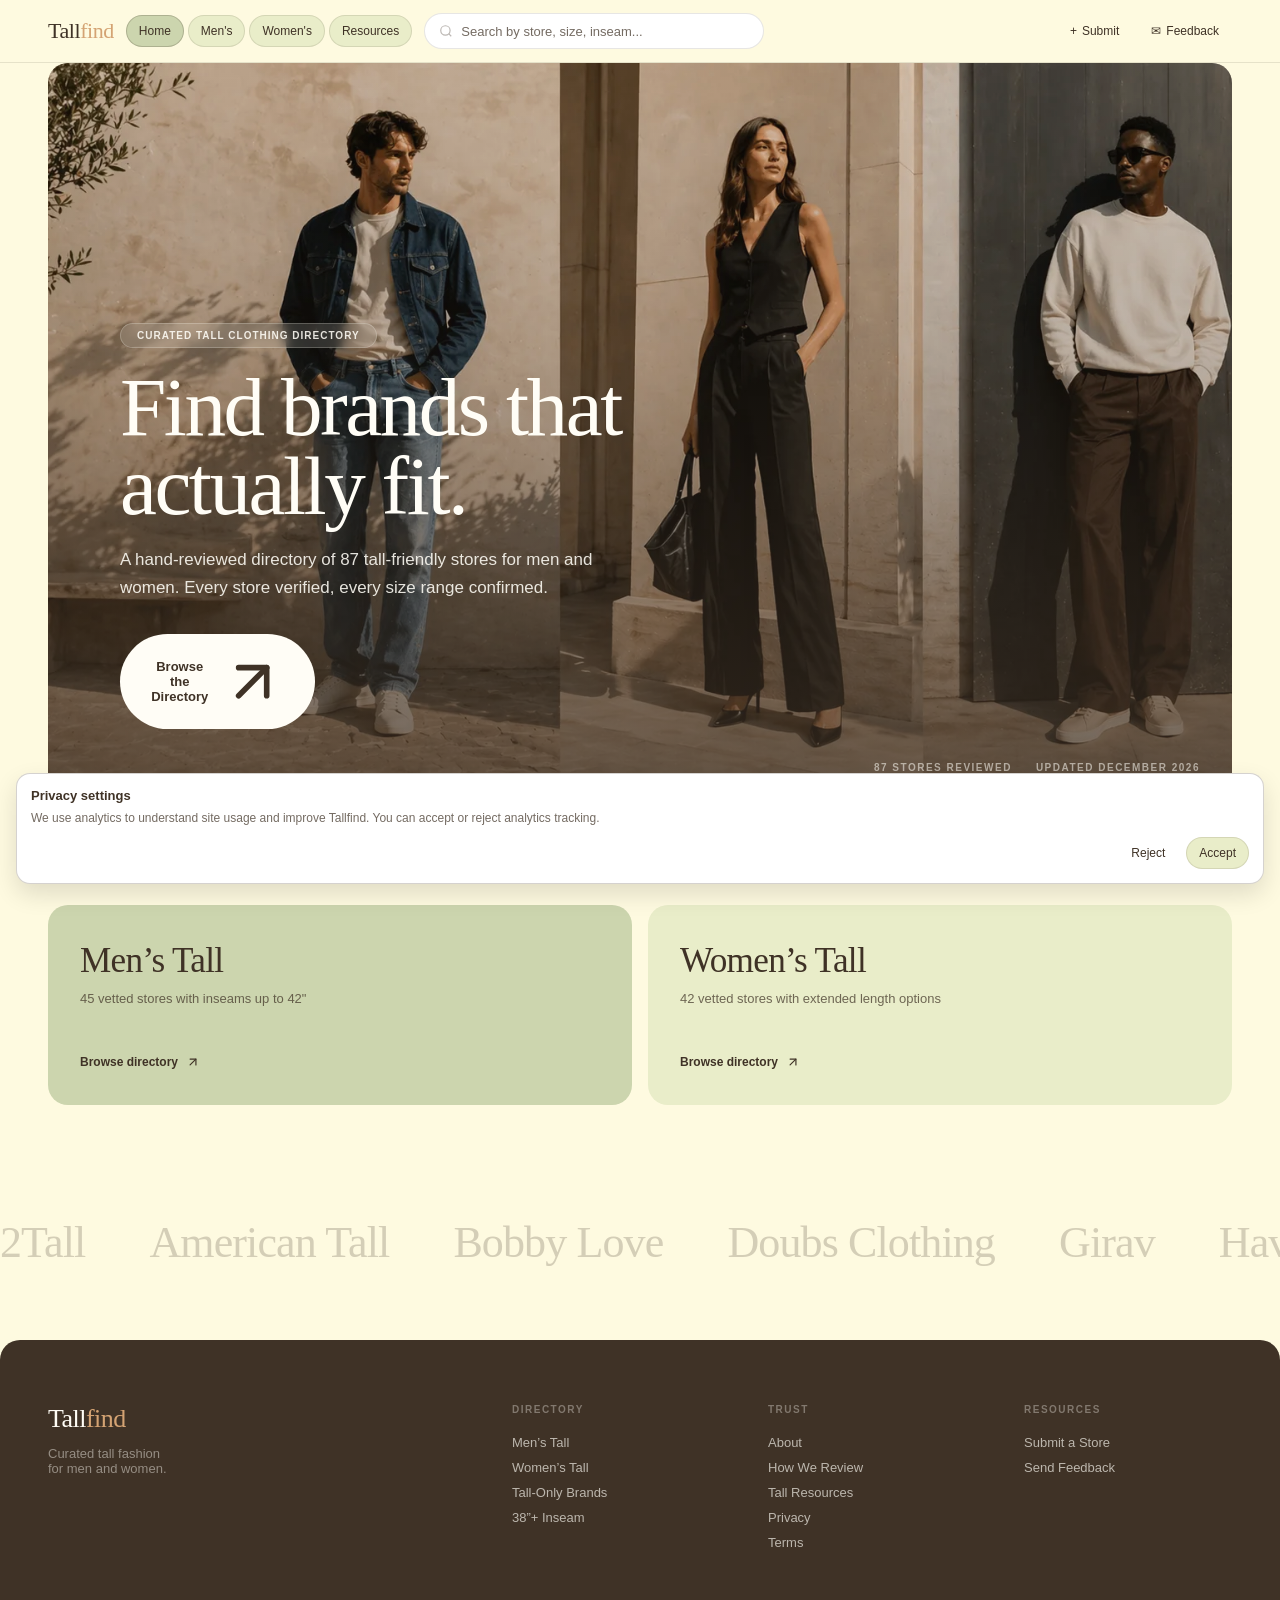
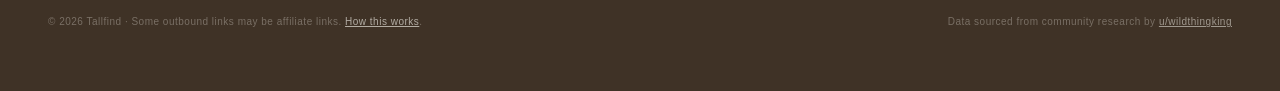
==== commit 4fad12d1: "Show Resources in index navigation" ====
--- a/index.html
+++ b/index.html
@@ -57,10 +57,11 @@
 
 <header>
     <button class="logo" onclick="switchTab('home');window.scrollTo(0,0)" aria-label="Tallfind home">Tall<em>find</em></button>
-    <nav class="header-nav" role="tablist" aria-label="Directory sections">
+    <nav class="header-nav" aria-label="Directory sections">
         <button class="pill pill-sm on" id="tab-home"  role="tab" aria-selected="true"  onclick="switchTab('home')">Home</button>
         <button class="pill pill-sm"    id="tab-men"   role="tab" aria-selected="false" onclick="switchTab('men')">Men's</button>
         <button class="pill pill-sm"    id="tab-women" role="tab" aria-selected="false" onclick="switchTab('women')">Women's</button>
+        <a class="pill pill-sm" href="/resources/">Resources</a>
     </nav>
     <div class="search-wrap">
         <svg width="14" height="14" viewBox="0 0 24 24" fill="none" stroke="currentColor" stroke-width="2" aria-hidden="true"><circle cx="11" cy="11" r="8"/><path d="m21 21-4.35-4.35"/></svg>
@@ -68,7 +69,6 @@
         <input type="text" id="searchInput" placeholder="Search by store, size, inseam...">
     </div>
     <div class="header-actions">
-        <a class="pill pill-sm" href="/resources/">Resources</a>
         <button class="pill pill-ghost pill-sm" onclick="openModal()">+<span class="btn-label"> Submit</span></button>
         <button class="pill pill-ghost pill-sm" onclick="openFeedback()">&#x2709;<span class="btn-label"> Feedback</span></button>
     </div>
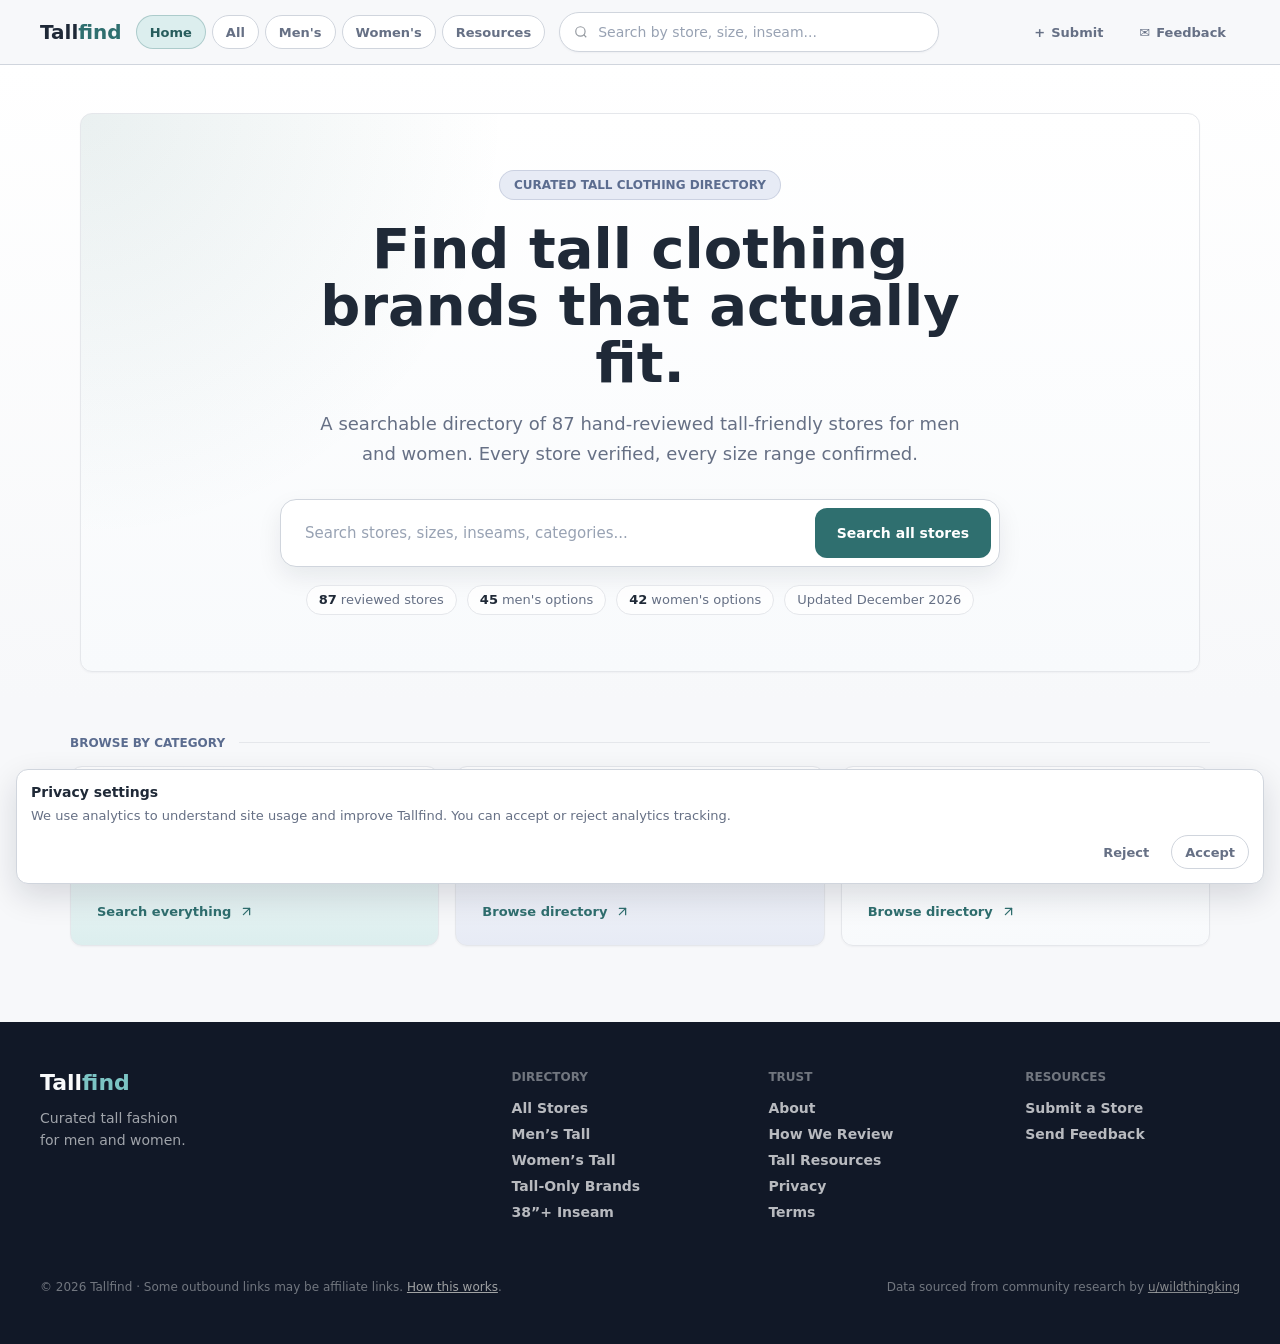
==== commit 1f88a9aa: "Redesign TallFind as modern directory" ====
--- a/index.html
+++ b/index.html
@@ -7,7 +7,7 @@
     <meta name="referrer" content="strict-origin-when-cross-origin">
     <meta http-equiv="Content-Security-Policy" content="default-src 'self'; script-src 'self' 'unsafe-inline' https://www.googletagmanager.com https://www.google-analytics.com; img-src 'self' data: https://www.google-analytics.com; style-src 'self' 'unsafe-inline' https://fonts.googleapis.com; font-src 'self' https://fonts.gstatic.com; connect-src 'self' https://*.google-analytics.com https://*.analytics.google.com https://formspree.io; form-action https://formspree.io; base-uri 'self'; object-src 'none';">
     <meta name="description" id="metaDesc" content="A hand-reviewed directory of tall-friendly clothing stores for men and women. Every store verified, every size range confirmed.">
-    <meta name="theme-color" content="#fefae0">
+    <meta name="theme-color" content="#F7F8FA">
     <link rel="canonical" href="https://tallfind.com/">
     <meta property="og:title" content="Tallfind | Reviewed Tall Clothing Directory">
     <meta property="og:description" id="ogDesc" content="A hand-reviewed directory of tall-friendly clothing stores for men and women. Every store verified, every size range confirmed.">
@@ -59,6 +59,7 @@
     <button class="logo" onclick="switchTab('home');window.scrollTo(0,0)" aria-label="Tallfind home">Tall<em>find</em></button>
     <nav class="header-nav" aria-label="Directory sections">
         <button class="pill pill-sm on" id="tab-home"  role="tab" aria-selected="true"  onclick="switchTab('home')">Home</button>
+        <button class="pill pill-sm"    id="tab-all"   role="tab" aria-selected="false" onclick="switchTab('all')">All</button>
         <button class="pill pill-sm"    id="tab-men"   role="tab" aria-selected="false" onclick="switchTab('men')">Men's</button>
         <button class="pill pill-sm"    id="tab-women" role="tab" aria-selected="false" onclick="switchTab('women')">Women's</button>
         <a class="pill pill-sm" href="/resources/">Resources</a>
--- a/assets/styles.css
+++ b/assets/styles.css
@@ -1,538 +1,699 @@
 :root {
-            --bg: #fefae0;
-            --surface: #ffffff;
-            --text: #3f3226;
-            --muted: rgba(63,50,38,0.72);
-            --border: rgba(63,50,38,0.12);
-            --border-strong: rgba(63,50,38,0.22);
-            --sage: #ccd5ae;
-            --beige: #e9edc9;
-            --papaya: #faedcd;
-            --bronze: #d4a373;
-            --serif: 'DM Serif Display', serif;
-            --sans: 'Inter', sans-serif;
-            --pill: 999px;
-            --card-r: 20px;
-            --transition: transform 0.25s cubic-bezier(0.2,0.8,0.2,1),
-                          background-color 0.25s cubic-bezier(0.2,0.8,0.2,1),
-                          border-color 0.25s cubic-bezier(0.2,0.8,0.2,1),
-                          color 0.25s cubic-bezier(0.2,0.8,0.2,1);
-        }
-        *, *::before, *::after { box-sizing: border-box; margin: 0; padding: 0; }
-        .sr-only { position: absolute; width: 1px; height: 1px; padding: 0; margin: -1px; overflow: hidden; clip: rect(0,0,0,0); border: 0; }
-        body {
-            background: var(--bg); color: var(--text);
-            font-family: var(--sans); -webkit-font-smoothing: antialiased;
-            min-height: 100vh; padding-top: 63px;
-        }
-        .wrap { max-width: 1280px; margin: 0 auto; padding: 0 48px; }
-
-        /* ── PILLS ─────────────────────────────── */
-        .pill {
-            display: inline-flex; align-items: center; justify-content: center; gap: 5px;
-            height: 36px; padding: 0 14px; border-radius: var(--pill);
-            font-family: var(--sans); font-size: 12px; font-weight: 500;
-            border: 1px solid var(--border); background: var(--beige); color: var(--text);
-            cursor: pointer; transition: var(--transition); white-space: nowrap;
-            text-decoration: none; user-select: none;
-        }
-        .pill:hover { border-color: var(--border-strong); background: var(--papaya); }
-        .pill.on   { background: var(--sage); border-color: var(--border-strong); }
-        .pill-sm   { height: 32px; padding: 0 12px; font-size: 12px; }
-        .pill-ghost { background: transparent; border-color: transparent; }
-        .pill-ghost:hover { background: var(--papaya); border-color: var(--border); }
-
-        /* ── HEADER ────────────────────────────── */
-        header {
-            display: flex; align-items: center;
-            padding: 0 48px; gap: 12px; height: 63px;
-            position: fixed; top: 0; left: 0; right: 0; z-index: 200;
-            background: var(--bg); border-bottom: 1px solid var(--border);
-        }
-        .logo {
-            font-family: var(--serif); font-weight: 400; font-size: 22px;
-            letter-spacing: -0.02em; color: var(--text); background: none;
-            border: none; cursor: pointer; padding: 0; text-decoration: none;
-            flex-shrink: 0;
-        }
-        .logo em { color: var(--bronze); font-style: normal; }
-        .header-nav { display: flex; gap: 4px; flex-shrink: 0; }
-        .search-wrap {
-            display: flex; align-items: center; gap: 8px;
-            height: 36px; padding: 0 14px; border-radius: var(--pill);
-            border: 1px solid var(--border); background: var(--surface);
-            transition: var(--transition); flex: 1; max-width: 340px;
-        }
-        .search-wrap:focus-within { border-color: var(--bronze); background: #fffdf6; }
-        .search-wrap svg { opacity: 0.35; flex-shrink: 0; }
-        .search-wrap input {
-            border: none; outline: none; background: transparent;
-            font-family: var(--sans); font-size: 13px; color: var(--text);
-            width: 100%; min-width: 0;
-        }
-        .search-wrap input::placeholder { color: var(--muted); }
-        .header-actions { display: flex; align-items: center; gap: 6px; margin-left: auto; flex-shrink: 0; }
-
-        /* ── HOMEPAGE ──────────────────────────── */
-        #homepageSection { overflow: hidden; }
-
-        .hp-hero-section {
-            padding: 0 clamp(16px, 4vw, 48px);
-            margin-bottom: 72px;
-        }
-        .hp-hero {
-            position: relative; width: 100%; height: 82vh; min-height: 520px;
-            border-radius: var(--card-r); overflow: hidden; background: #d9d0c4;
-        }
-        .hp-hero-pic { display: contents; }
-        .hp-hero-img {
-            width: 100%; height: 100%; object-fit: cover;
-            object-position: center 30%;
-            filter: brightness(0.96) saturate(0.95);
-        }
-        .hp-hero-overlay {
-            position: absolute; inset: 0; pointer-events: none;
-            background: linear-gradient(to bottom, rgba(63,50,38,0.08) 0%, rgba(63,50,38,0.22) 40%, rgba(63,50,38,0.72) 100%);
-        }
-        .hp-hero-content {
-            position: absolute; inset: 0;
-            display: flex; flex-direction: column; justify-content: flex-end;
-            padding: clamp(28px, 6vw, 72px); color: #fffdf6;
-        }
-        .hp-hero-content h1 {
-            font-family: var(--serif); font-weight: 400;
-            font-size: clamp(2.6rem, 7vw, 5.2rem);
-            line-height: 0.95; letter-spacing: -0.03em;
-            max-width: 700px; margin-bottom: 20px;
-        }
-        .hp-hero-content p {
-            font-size: clamp(14px, 1.6vw, 17px); max-width: 520px;
-            opacity: 0.88; line-height: 1.65; margin-bottom: 32px;
-        }
-        .hp-pill {
-            display: inline-flex; align-items: center; gap: 8px;
-            padding: 6px 16px; border-radius: var(--pill);
-            font-size: 10px; font-weight: 600; letter-spacing: 0.1em; text-transform: uppercase;
-            background: rgba(255,253,246,0.14); border: 1px solid rgba(255,253,246,0.22);
-            backdrop-filter: blur(6px); color: rgba(255,253,246,0.88);
-            width: fit-content; margin-bottom: 20px;
-        }
-        .hp-cta {
-            display: inline-flex; align-items: center; gap: 8px;
-            padding: 14px 28px; border-radius: var(--pill);
-            font-family: var(--sans); font-size: 13px; font-weight: 600;
-            background: #fffdf6; color: var(--text); border: none;
-            cursor: pointer; transition: transform 0.2s, opacity 0.2s;
-            width: fit-content; text-decoration: none;
-        }
-        .hp-cta:hover { transform: translateY(-2px); opacity: 0.95; }
-        .hp-hero-meta {
-            position: absolute; bottom: 28px; right: 32px;
-            display: flex; gap: 24px;
-            font-size: 10px; text-transform: uppercase; letter-spacing: 0.15em;
-            font-weight: 600; color: rgba(255,253,246,0.55);
-        }
-
-        /* Section labels */
-        .hp-section-label {
-            max-width: 1280px; margin: 0 auto; padding: 0 48px 20px;
-            font-size: 11px; font-weight: 600; text-transform: uppercase;
-            letter-spacing: 0.12em; color: var(--bronze);
-            display: flex; align-items: center; gap: 14px;
-        }
-        .hp-section-label::after {
-            content: ''; flex: 1; height: 1px; background: var(--border);
-        }
-
-        /* Browse cards */
-        .hp-browse-grid {
-            max-width: 1280px; margin: 0 auto; padding: 0 48px 80px;
-            display: grid; grid-template-columns: 1fr 1fr; gap: 16px;
-        }
-        .hp-browse-card {
-            border-radius: var(--card-r); cursor: pointer;
-            padding: 36px 32px; display: flex; flex-direction: column;
-            justify-content: space-between; min-height: 200px;
-            transition: var(--transition); text-decoration: none; color: var(--text);
-        }
-        .hp-browse-card:hover { transform: translateY(-3px); }
-        .hp-browse-card-sage { background: var(--sage); }
-        .hp-browse-card-sand { background: var(--beige); }
-        .hp-browse-card-sage:hover { background: #c2ca9f; }
-        .hp-browse-card-sand:hover { background: #e3e8bf; }
-        .hp-browse-card h2 {
-            font-family: var(--serif); font-size: clamp(1.6rem, 3vw, 2.2rem);
-            font-weight: 400; letter-spacing: -0.02em; margin-bottom: 8px;
-        }
-        .hp-browse-card p {
-            font-size: 13px; color: var(--muted); line-height: 1.6; margin-bottom: 20px;
-        }
-        .hp-browse-cta {
-            display: inline-flex; align-items: center; gap: 8px;
-            font-size: 12px; font-weight: 600; margin-top: auto;
-        }
-        .hp-browse-cta svg { width: 14px; height: 14px; transition: transform 0.18s; }
-        .hp-browse-card:hover .hp-browse-cta svg { transform: translate(2px, -2px); }
-
-
-
-        /* Brand marquee */
-        .hp-marquee { overflow: hidden; padding: 32px 0 72px; }
-        .hp-marquee-track {
-            display: flex; white-space: nowrap; gap: 64px;
-            width: max-content;
-            animation: hp-scroll 60s linear infinite;
-            will-change: transform;
-        }
-        .hp-brand {
-            font-family: var(--serif); font-size: 44px; font-weight: 400;
-            color: var(--border-strong); letter-spacing: -0.02em;
-            transition: color 0.3s; flex-shrink: 0;
-        }
-        .hp-brand:hover { color: var(--bronze); }
-        @keyframes hp-scroll {
-            0% { transform: translateX(0); }
-            100% { transform: translateX(-50%); }
-        }
-
-        /* Footer */
-        .hp-footer {
-            background: var(--text); color: #fffdf6;
-            padding: clamp(40px, 5vw, 64px) clamp(24px, 4vw, 48px);
-            border-radius: var(--card-r) var(--card-r) 0 0;
-        }
-        .hp-footer-inner { max-width: 1280px; margin: 0 auto; }
-        .hp-footer-grid {
-            display: grid; grid-template-columns: 2fr repeat(3, 1fr);
-            gap: 48px;
-        }
-        .hp-footer-col a { color: inherit; text-decoration: none; }
-        .hp-footer-col a:hover { color: #fffdf6; }
-        .hp-footer-logo {
-            font-family: var(--serif); font-size: 26px; font-weight: 400;
-            letter-spacing: -0.02em;
-        }
-        .hp-footer-logo em { color: var(--bronze); font-style: normal; }
-        .hp-footer-brand p {
-            margin-top: 12px; font-size: 13px; color: rgba(255,253,246,0.45);
-        }
-        .hp-footer-col h5 {
-            font-size: 10px; text-transform: uppercase; letter-spacing: 0.15em;
-            margin-bottom: 20px; color: rgba(255,253,246,0.35);
-        }
-        .hp-footer-col ul { list-style: none; }
-        .hp-footer-col li {
-            margin-bottom: 10px; font-size: 13px; font-weight: 500;
-            color: rgba(255,253,246,0.65); cursor: pointer; transition: color 0.15s;
-        }
-        .hp-footer-col li:hover { color: #fffdf6; }
-        .hp-footer-bottom {
-            display: flex; justify-content: space-between; margin-top: 56px;
-            font-size: 10px; color: rgba(255,253,246,0.3); letter-spacing: 0.05em;
-        }
-        .text-link {
-            background: none; border: none; font: inherit; color: var(--text);
-            text-decoration: underline; text-underline-offset: 2px;
-            cursor: pointer; padding: 0;
-        }
-        .text-link:hover { color: var(--bronze); }
-
-        /* ── DIRECTORY HERO ────────────────────── */
-        .dir-hero { padding: 40px 0 32px; }
-        .dir-title {
-            font-family: var(--serif); font-weight: 400;
-            font-size: clamp(2rem, 4vw, 3rem);
-            line-height: 1.08; letter-spacing: -0.03em; margin-bottom: 10px;
-        }
-        .dir-meta { font-size: 14px; color: var(--muted); line-height: 1.6; max-width: 600px; }
-
-        /* ── TOOLBAR ───────────────────────────── */
-        .toolbar {
-            display: flex; justify-content: space-between; align-items: center;
-            gap: 14px; margin-bottom: 14px; flex-wrap: wrap;
-        }
-        .filter-pills { display: flex; gap: 6px; flex-wrap: wrap; }
-        .toolbar-right { display: flex; align-items: center; gap: 12px; flex-shrink: 0; }
-        select.sort-select {
-            width: auto;
-            min-width: 140px;
-            max-width: 200px;
-            height: 32px;
-            padding: 4px 10px;
-            font-size: 12px;
-            border-radius: var(--pill);
-        }
-        .store-count { font-size: 12px; color: var(--muted); font-weight: 500; white-space: nowrap; }
-        .clear-btn {
-            font-size: 12px; color: var(--muted); background: none; border: none;
-            font-family: var(--sans); cursor: pointer; text-decoration: underline;
-            text-underline-offset: 2px; padding: 0; transition: color 0.15s;
-        }
-        .clear-btn:hover { color: var(--text); }
-        .inseam-row {
-            display: flex; align-items: center; gap: 8px;
-            margin-bottom: 28px; flex-wrap: wrap;
-        }
-        .inseam-label { font-size: 12px; color: var(--muted); font-weight: 500; letter-spacing: 0.02em; }
-
-        /* ── GRID ──────────────────────────────── */
-        .grid {
-            display: grid;
-            grid-template-columns: repeat(auto-fill, minmax(300px, 1fr));
-            gap: 16px; padding-bottom: 80px;
-        }
-
-        /* ── SECTION BREAKS ───────────────────── */
-        .section-break {
-            grid-column: 1 / -1; padding: 24px 0 4px;
-            display: flex; align-items: center; gap: 16px;
-        }
-        .section-title {
-            font-family: var(--serif); font-size: 22px;
-            color: var(--bronze); letter-spacing: -0.02em; white-space: nowrap;
-        }
-        .section-line { height: 1px; flex: 1; background: var(--border); }
-
-        /* ── LINK CARD ────────────────────────── */
-        .card-wrap { position: relative; }
-        .link-card {
-            background: var(--surface); border-radius: var(--card-r);
-            padding: 24px; min-height: 180px;
-            display: flex; flex-direction: column;
-            text-decoration: none; color: inherit;
-            border: 1px solid var(--border);
-            transition: var(--transition); height: 100%;
-        }
-        .link-card:hover {
-            transform: translateY(-3px);
-            background: var(--papaya); border-color: var(--border-strong);
-        }
-        .link-card.featured-sage  { background: var(--sage); border-color: transparent; }
-        .link-card.featured-sand  { background: var(--beige); border-color: transparent; }
-        .link-card.featured-clay  { background: var(--papaya); border-color: transparent; }
-        .link-card.featured-sage:hover { background: #c2ca9f; }
-        .link-card.featured-sand:hover { background: #e3e8bf; }
-        .link-card.featured-clay:hover { background: #f3e0b9; }
-        .link-category {
-            font-size: 10px; font-weight: 600; text-transform: uppercase;
-            letter-spacing: 0.1em; color: var(--muted); margin-bottom: 10px;
-        }
-        .link-title {
-            font-family: var(--serif); font-size: 24px;
-            line-height: 1.08; letter-spacing: -0.02em; margin-bottom: 8px;
-        }
-        .link-description {
-            font-size: 13px; line-height: 1.6; color: var(--muted); margin-bottom: 14px;
-        }
-        .link-action {
-            display: inline-flex; align-items: center; gap: 8px;
-            font-size: 12px; font-weight: 600; margin-top: auto;
-        }
-        .link-action svg { width: 14px; height: 14px; flex-shrink: 0; transition: transform 0.18s; }
-        .link-card:hover .link-action svg { transform: translate(2px, -2px); }
-        .stats-row {
-            display: flex; flex-wrap: wrap; gap: 6px;
-            margin-top: 12px; padding-top: 12px;
-            border-top: 1px solid var(--border);
-        }
-        .link-card.featured-sage .stats-row,
-        .link-card.featured-sand .stats-row,
-        .link-card.featured-clay .stats-row { border-top-color: rgba(63,50,38,0.14); }
-        .stat {
-            font-size: 11px; font-weight: 500;
-            padding: 4px 10px; border-radius: var(--pill);
-            background: rgba(255,255,255,0.55); border: 1px solid rgba(63,50,38,0.1);
-        }
-        .link-card.featured-sage .stat,
-        .link-card.featured-sand .stat,
-        .link-card.featured-clay .stat { background: rgba(255,255,255,0.42); }
-        .stat-highlight { background: rgba(212,163,115,0.15); border-color: rgba(212,163,115,0.2); }
-
-        /* ── FAVORITES ────────────────────────── */
-        .fav-btn {
-            position: absolute; top: 14px; right: 14px; z-index: 10;
-            width: 28px; height: 28px; border-radius: 50%;
-            background: rgba(255,255,255,0.75); border: 1px solid var(--border);
-            display: flex; align-items: center; justify-content: center;
-            cursor: pointer; font-size: 13px; color: var(--muted);
-            transition: var(--transition); line-height: 1;
-        }
-        .fav-btn:hover { transform: scale(1.1); background: var(--surface); border-color: var(--border-strong); }
-        .fav-btn.active { color: #c0392b; border-color: #c0392b; background: var(--surface); }
-
-        .no-results { padding: 80px 0; text-align: center; color: var(--muted); font-size: 15px; }
-
-        /* ── PROSE (trust + landing pages) ─────── */
-        .prose { max-width: 720px; margin: 0 auto; padding: 48px 0 80px; font-size: 16px; line-height: 1.7; color: var(--text); }
-        .prose .eyebrow { font-size: 11px; font-weight: 600; text-transform: uppercase; letter-spacing: 0.12em; color: var(--bronze); margin-bottom: 12px; }
-        .prose h1 { font-family: var(--serif); font-weight: 400; font-size: clamp(2.2rem, 4.5vw, 3.2rem); line-height: 1.08; letter-spacing: -0.03em; margin-bottom: 20px; }
-        .prose h2 { font-family: var(--serif); font-weight: 400; font-size: clamp(1.6rem, 3vw, 2rem); line-height: 1.15; letter-spacing: -0.02em; margin: 48px 0 14px; }
-        .prose h3 { font-size: 1.05rem; font-weight: 600; margin: 28px 0 8px; }
-        .prose p { margin-bottom: 18px; color: rgba(63,50,38,0.88); }
-        .prose ul, .prose ol { margin: 0 0 18px 22px; color: rgba(63,50,38,0.88); }
-        .prose li { margin-bottom: 6px; }
-        .prose a { color: var(--text); text-decoration: underline; text-underline-offset: 2px; }
-        .prose a:hover { color: var(--bronze); }
-        .prose .lede { font-size: 18px; line-height: 1.6; color: rgba(63,50,38,0.85); margin-bottom: 28px; }
-        .prose .meta { font-size: 12px; color: var(--muted); margin-top: -8px; margin-bottom: 32px; }
-        .prose .callout { background: var(--papaya); border-radius: 14px; padding: 18px 22px; margin: 24px 0; border: 1px solid var(--border); }
-        .prose .callout p:last-child { margin-bottom: 0; }
-        @media (max-width: 640px) {
-            .prose { padding: 28px 0 60px; font-size: 15px; }
-        }
-
-        /* ── FOCUS ────────────────────────────── */
-        .pill:focus-visible, .fav-btn:focus-visible, .modal-close:focus-visible,
-        .form-submit:focus-visible, .form-input:focus-visible, .form-select:focus-visible,
-        .form-textarea:focus-visible, .browse-card:focus-visible, .pick-card:focus-visible,
-        a.link-card:focus-visible, .logo:focus-visible, .featured-hz:focus-visible {
-            outline: 2px solid var(--bronze); outline-offset: 2px;
-        }
-
-        /* ── MODAL ─────────────────────────────── */
-        .modal-overlay {
-            position: fixed; inset: 0; background: rgba(63,50,38,0.4);
-            display: flex; align-items: center; justify-content: center;
-            z-index: 500; opacity: 0; pointer-events: none;
-            transition: opacity 0.2s;
-        }
-        .modal-overlay.open { opacity: 1; pointer-events: all; }
-        .modal {
-            background: var(--bg); width: 100%; max-width: 520px;
-            max-height: 90vh; overflow-y: auto;
-            margin: 20px; padding: 40px;
-            border: 1px solid var(--border); border-radius: var(--card-r);
-            transform: translateY(12px); transition: transform 0.2s;
-        }
-        .modal-overlay.open .modal { transform: translateY(0); }
-        .modal-header { display: flex; justify-content: space-between; align-items: flex-start; margin-bottom: 6px; }
-        .modal-title { font-family: var(--serif); font-size: 28px; font-weight: 400; letter-spacing: -0.02em; }
-        .modal-close {
-            background: none; border: 1px solid var(--border); width: 32px; height: 32px;
-            border-radius: 50%; cursor: pointer; font-size: 18px; color: var(--muted);
-            display: flex; align-items: center; justify-content: center; flex-shrink: 0;
-            transition: border-color 0.15s, color 0.15s;
-        }
-        .modal-close:hover { border-color: var(--text); color: var(--text); }
-        .modal-sub { font-size: 13px; color: var(--muted); margin-bottom: 28px; line-height: 1.5; }
-        .form-group { display: flex; flex-direction: column; gap: 6px; margin-bottom: 16px; }
-        .form-label { font-size: 11px; font-weight: 600; text-transform: uppercase; letter-spacing: 0.8px; color: var(--muted); }
-        .form-input, .form-select, .form-textarea {
-            width: 100%; padding: 10px 14px; border: 1px solid var(--border);
-            border-radius: var(--pill); background: var(--surface);
-            font-family: var(--sans); font-size: 13px; color: var(--text); outline: none;
-            transition: border-color 0.18s; -webkit-appearance: none;
-        }
-        .form-textarea { border-radius: 14px; resize: vertical; min-height: 80px; }
-        .form-input:focus, .form-select:focus, .form-textarea:focus { border-color: var(--text); }
-        .form-input::placeholder, .form-textarea::placeholder { color: var(--muted); }
-        .form-row { display: grid; grid-template-columns: 1fr 1fr; gap: 12px; }
-        .form-check { display: flex; align-items: center; gap: 10px; margin-bottom: 16px; cursor: pointer; }
-        .form-check input[type=checkbox] { width: 16px; height: 16px; accent-color: var(--bronze); cursor: pointer; }
-        .form-check span { font-size: 13px; }
-        .form-submit {
-            width: 100%; height: 44px; border-radius: var(--pill);
-            background: var(--sage); color: var(--text); border: none;
-            font-family: var(--sans); font-size: 14px; font-weight: 500;
-            cursor: pointer; transition: opacity 0.15s; margin-top: 8px;
-        }
-        .form-submit:hover { opacity: 0.85; }
-        .form-note { font-size: 11px; color: var(--muted); text-align: center; margin-top: 10px; line-height: 1.5; }
-        .form-note a { color: var(--text); }
-        .form-success {
-            text-align: center; padding: 24px 0;
-            font-family: var(--serif); font-size: 22px; font-weight: 500; display: none;
-        }
-        .form-success p { font-family: var(--sans); font-size: 13px; color: var(--muted); margin-top: 6px; font-weight: 400; }
-
-        /* ── CONSENT BANNER ───────────────────── */
-        .consent-banner {
-            position: fixed;
-            left: 16px;
-            right: 16px;
-            bottom: 16px;
-            z-index: 1000;
-            background: var(--surface);
-            border: 1px solid var(--border-strong);
-            border-radius: 14px;
-            box-shadow: 0 10px 24px rgba(0, 0, 0, 0.12);
-            padding: 14px;
-            display: none;
-        }
-        .consent-banner.open { display: block; }
-        .consent-title {
-            font-size: 13px;
-            font-weight: 600;
-            margin-bottom: 6px;
-        }
-        .consent-text {
-            font-size: 12px;
-            color: var(--muted);
-            line-height: 1.5;
-            margin-bottom: 10px;
-        }
-        .consent-actions {
-            display: flex;
-            gap: 8px;
-            justify-content: flex-end;
-            flex-wrap: wrap;
-        }
-
-        /* ── RESPONSIVE ────────────────────────── */
-        @media (max-width: 900px) {
-            .wrap { padding: 0 24px; }
-            header {
-                flex-wrap: wrap; height: auto;
-                padding: 10px 24px; gap: 8px;
-            }
-            .logo { order: 1; }
-            .search-wrap { order: 2; flex: 1; max-width: none; height: 34px; }
-            .header-actions { order: 3; margin-left: 0; }
-            .header-nav { order: 4; width: 100%; justify-content: center; gap: 4px; }
-            body { padding-top: 100px; }
-            .btn-label { display: none; }
-            .hp-browse-grid { padding: 0 24px 60px; }
-            .hp-section-label { padding: 0 24px 20px; }
-            .hp-footer-grid { grid-template-columns: 1fr 1fr; gap: 32px; }
-            .modal { padding: 28px; margin: 12px; }
-            .form-row { grid-template-columns: 1fr; }
-        }
-
-        @media (max-width: 640px) {
-            header { padding: 10px 16px; }
-            .wrap { padding: 0 16px; }
-
-            .hp-hero-section { padding: 0 16px; margin-bottom: 48px; }
-            .hp-hero { height: 70vh; min-height: 420px; }
-            .hp-marquee-track { animation-duration: 45s; }
-            .hp-browse-grid { grid-template-columns: 1fr; padding: 0 16px 48px; }
-            .hp-section-label { padding: 0 16px 16px; }
-            .hp-marquee { padding: 20px 0 48px; }
-            .hp-footer-grid { grid-template-columns: 1fr; gap: 28px; }
-
-            .dir-title { font-size: 2rem; }
-            .toolbar { flex-direction: column; align-items: flex-start; gap: 10px; }
-            .toolbar-right { width: 100%; justify-content: space-between; }
-            .grid { grid-template-columns: 1fr; }
-        }
-
-        @media (max-width: 480px) {
-            header { padding: 8px 12px; }
-            .logo { font-size: 19px; }
-            .search-wrap { height: 32px; padding: 0 10px; }
-            .search-wrap input { font-size: 12px; }
-            .hp-hero { height: 60vh; min-height: 360px; }
-            .hp-hero-content h1 { font-size: 2rem; }
-            .hp-hero-meta { display: none; }
-            .hp-marquee-track { animation-duration: 35s; }
-            .hp-browse-card { padding: 28px 24px; min-height: 160px; }
-            .hp-brand { font-size: 32px; }
-            .dir-title { font-size: 1.7rem; }
-            .inseam-row { flex-wrap: wrap; }
-            .consent-banner {
-                left: 10px;
-                right: 10px;
-                bottom: 10px;
-                padding: 12px;
-            }
-        }
+    --background: #F7F8FA;
+    --surface: #FFFFFF;
+    --surface-alt: #EEF2F5;
+    --text-primary: #1F2937;
+    --text-secondary: #667085;
+    --text-muted: #98A2B3;
+    --border: #D0D5DD;
+    --border-hover: #98A2B3;
+    --primary: #2F6F6F;
+    --primary-hover: #275C5C;
+    --primary-light: #DCEEEE;
+    --secondary: #5B6C8F;
+    --secondary-light: #E7EBF5;
+    --accent: #C96A3D;
+    --accent-hover: #A9552F;
+    --success: #3E8E63;
+    --warning: #D4A72C;
+    --error: #C84B4B;
+
+    --bg: var(--background);
+    --text: var(--text-primary);
+    --muted: var(--text-secondary);
+    --border-strong: var(--border-hover);
+    --sage: var(--primary-light);
+    --beige: var(--surface-alt);
+    --papaya: #F8FAFC;
+    --bronze: var(--accent);
+    --serif: "Inter", system-ui, -apple-system, BlinkMacSystemFont, "Segoe UI", sans-serif;
+    --sans: "Inter", system-ui, -apple-system, BlinkMacSystemFont, "Segoe UI", sans-serif;
+    --pill: 999px;
+    --card-r: 12px;
+    --soft-shadow: 0 1px 2px rgba(16, 24, 40, 0.04);
+    --transition: background-color 0.18s ease, border-color 0.18s ease, color 0.18s ease, transform 0.18s ease, box-shadow 0.18s ease;
+}
+
+*, *::before, *::after { box-sizing: border-box; margin: 0; padding: 0; }
+
+.sr-only {
+    position: absolute;
+    width: 1px;
+    height: 1px;
+    padding: 0;
+    margin: -1px;
+    overflow: hidden;
+    clip: rect(0, 0, 0, 0);
+    border: 0;
+}
+
+body {
+    background: var(--background);
+    color: var(--text-primary);
+    font-family: var(--sans);
+    -webkit-font-smoothing: antialiased;
+    min-height: 100vh;
+    padding-top: 65px;
+}
+
+.wrap { max-width: 1220px; margin: 0 auto; padding: 0 40px; }
+
+/* Buttons */
+.pill {
+    display: inline-flex;
+    align-items: center;
+    justify-content: center;
+    gap: 6px;
+    height: 38px;
+    padding: 0 15px;
+    border-radius: var(--pill);
+    font-family: var(--sans);
+    font-size: 13px;
+    font-weight: 600;
+    line-height: 1;
+    border: 1px solid var(--border);
+    background: var(--surface);
+    color: var(--text-secondary);
+    cursor: pointer;
+    transition: var(--transition);
+    white-space: nowrap;
+    text-decoration: none;
+    user-select: none;
+}
+
+.pill:hover {
+    color: var(--text-primary);
+    border-color: var(--border-hover);
+    background: #F9FAFB;
+}
+
+.pill.on {
+    color: var(--primary-hover);
+    background: var(--primary-light);
+    border-color: rgba(47, 111, 111, 0.28);
+}
+
+.pill-sm { height: 34px; padding: 0 13px; font-size: 13px; }
+.pill-ghost { background: transparent; border-color: transparent; color: var(--text-secondary); }
+.pill-ghost:hover { background: var(--surface-alt); border-color: var(--border); color: var(--text-primary); }
+
+/* Header */
+header {
+    display: flex;
+    align-items: center;
+    gap: 14px;
+    height: 65px;
+    padding: 0 40px;
+    position: fixed;
+    top: 0;
+    left: 0;
+    right: 0;
+    z-index: 200;
+    background: rgba(247, 248, 250, 0.96);
+    border-bottom: 1px solid var(--border);
+    backdrop-filter: blur(10px);
+}
+
+.logo {
+    font-family: var(--sans);
+    font-weight: 800;
+    font-size: 20px;
+    color: var(--text-primary);
+    background: none;
+    border: none;
+    cursor: pointer;
+    padding: 0;
+    text-decoration: none;
+    flex-shrink: 0;
+}
+
+.logo em { color: var(--primary); font-style: normal; }
+.header-nav { display: flex; align-items: center; gap: 6px; flex-shrink: 0; }
+
+.search-wrap {
+    display: flex;
+    align-items: center;
+    gap: 10px;
+    height: 40px;
+    padding: 0 14px;
+    border-radius: var(--pill);
+    border: 1px solid var(--border);
+    background: var(--surface);
+    transition: var(--transition);
+    flex: 1;
+    max-width: 380px;
+    box-shadow: var(--soft-shadow);
+}
+
+.search-wrap:focus-within {
+    border-color: var(--primary);
+    box-shadow: 0 0 0 4px rgba(47, 111, 111, 0.12);
+}
+
+.search-wrap svg { opacity: 0.48; flex-shrink: 0; }
+.search-wrap input {
+    border: none;
+    outline: none;
+    background: transparent;
+    font-family: var(--sans);
+    font-size: 14px;
+    color: var(--text-primary);
+    width: 100%;
+    min-width: 0;
+}
+.search-wrap input::placeholder { color: var(--text-muted); }
+.header-actions { display: flex; align-items: center; gap: 8px; margin-left: auto; flex-shrink: 0; }
+
+/* Homepage */
+#homepageSection { overflow: hidden; }
+
+.hp-hero-section {
+    padding: 48px 40px 28px;
+    background: linear-gradient(180deg, #FFFFFF 0%, var(--background) 100%);
+}
+
+.hp-hero {
+    width: 100%;
+    max-width: 1120px;
+    margin: 0 auto;
+    min-height: 430px;
+    display: flex;
+    align-items: center;
+    justify-content: center;
+    border: 1px solid #E5E7EB;
+    border-radius: var(--card-r);
+    background:
+        radial-gradient(circle at top left, rgba(47, 111, 111, 0.10), transparent 34%),
+        linear-gradient(180deg, #FFFFFF 0%, #F8FAFC 100%);
+    box-shadow: var(--soft-shadow);
+}
+
+.hp-hero-pic,
+.hp-hero-img,
+.hp-hero-overlay,
+.hp-hero-meta { display: none; }
+
+.hp-hero-content {
+    width: min(820px, 100%);
+    padding: 56px 36px;
+    color: var(--text-primary);
+    text-align: center;
+}
+
+.hp-pill {
+    display: inline-flex;
+    align-items: center;
+    gap: 8px;
+    padding: 7px 14px;
+    border-radius: var(--pill);
+    font-size: 12px;
+    font-weight: 700;
+    text-transform: uppercase;
+    letter-spacing: 0;
+    background: var(--secondary-light);
+    border: 1px solid rgba(91, 108, 143, 0.20);
+    color: var(--secondary);
+    margin-bottom: 20px;
+}
+
+.hp-hero-content h1 {
+    font-family: var(--sans);
+    font-weight: 800;
+    font-size: 56px;
+    line-height: 1.02;
+    letter-spacing: 0;
+    max-width: 780px;
+    margin: 0 auto 18px;
+}
+
+.hp-hero-content p {
+    font-size: 18px;
+    max-width: 650px;
+    color: var(--text-secondary);
+    line-height: 1.65;
+    margin: 0 auto 30px;
+}
+
+.hp-search-form {
+    display: grid;
+    grid-template-columns: 1fr auto;
+    gap: 10px;
+    max-width: 720px;
+    margin: 0 auto;
+    padding: 8px;
+    border: 1px solid var(--border);
+    border-radius: 16px;
+    background: var(--surface);
+    box-shadow: 0 10px 24px rgba(16, 24, 40, 0.08);
+}
+
+.hp-search-form:focus-within {
+    border-color: var(--primary);
+    box-shadow: 0 0 0 4px rgba(47, 111, 111, 0.12), 0 10px 24px rgba(16, 24, 40, 0.08);
+}
+
+.hp-search-form input {
+    width: 100%;
+    min-width: 0;
+    height: 50px;
+    border: none;
+    outline: none;
+    border-radius: 12px;
+    padding: 0 16px;
+    font: 500 15px var(--sans);
+    color: var(--text-primary);
+    background: transparent;
+}
+
+.hp-search-form input::placeholder { color: var(--text-muted); }
+
+.hp-search-form button,
+.hp-cta,
+.form-submit {
+    display: inline-flex;
+    align-items: center;
+    justify-content: center;
+    gap: 8px;
+    height: 50px;
+    padding: 0 22px;
+    border-radius: 12px;
+    font-family: var(--sans);
+    font-size: 14px;
+    font-weight: 700;
+    background: var(--primary);
+    color: #FFFFFF;
+    border: none;
+    cursor: pointer;
+    transition: var(--transition);
+    text-decoration: none;
+    white-space: nowrap;
+}
+
+.hp-search-form button:hover,
+.hp-cta:hover,
+.form-submit:hover {
+    background: var(--primary-hover);
+    transform: translateY(-1px);
+}
+
+.hp-proof-row {
+    display: flex;
+    justify-content: center;
+    flex-wrap: wrap;
+    gap: 10px;
+    margin-top: 18px;
+    color: var(--text-secondary);
+    font-size: 13px;
+}
+
+.hp-proof-row span {
+    display: inline-flex;
+    align-items: center;
+    min-height: 30px;
+    padding: 0 12px;
+    border: 1px solid #E5E7EB;
+    border-radius: var(--pill);
+    background: rgba(255, 255, 255, 0.72);
+}
+
+.hp-proof-row strong { color: var(--text-primary); margin-right: 4px; }
+
+.hp-section-label {
+    max-width: 1220px;
+    margin: 0 auto;
+    padding: 36px 40px 16px;
+    font-size: 12px;
+    font-weight: 800;
+    text-transform: uppercase;
+    letter-spacing: 0;
+    color: var(--secondary);
+    display: flex;
+    align-items: center;
+    gap: 14px;
+}
+
+.hp-section-label::after { content: ""; flex: 1; height: 1px; background: #E5E7EB; }
+
+.hp-browse-grid {
+    max-width: 1220px;
+    margin: 0 auto;
+    padding: 0 40px 76px;
+    display: grid;
+    grid-template-columns: repeat(3, minmax(0, 1fr));
+    gap: 16px;
+}
+
+.hp-browse-card {
+    border-radius: var(--card-r);
+    cursor: pointer;
+    padding: 26px;
+    display: flex;
+    flex-direction: column;
+    justify-content: space-between;
+    min-height: 180px;
+    transition: var(--transition);
+    text-decoration: none;
+    color: var(--text-primary);
+    background: var(--surface);
+    border: 1px solid #E5E7EB;
+    box-shadow: var(--soft-shadow);
+}
+
+.hp-browse-card:hover {
+    transform: translateY(-2px);
+    border-color: var(--border-hover);
+    box-shadow: 0 8px 22px rgba(16, 24, 40, 0.08);
+}
+
+.hp-browse-card-all { background: linear-gradient(180deg, #FFFFFF 0%, var(--primary-light) 100%); }
+.hp-browse-card-men { background: linear-gradient(180deg, #FFFFFF 0%, var(--secondary-light) 100%); }
+.hp-browse-card-women { background: linear-gradient(180deg, #FFFFFF 0%, #F8FAFC 100%); }
+
+.hp-browse-card h2 {
+    font-family: var(--sans);
+    font-size: 24px;
+    line-height: 1.2;
+    font-weight: 800;
+    letter-spacing: 0;
+    margin-bottom: 8px;
+}
+
+.hp-browse-card p { font-size: 14px; color: var(--text-secondary); line-height: 1.55; margin-bottom: 22px; }
+.hp-browse-cta { display: inline-flex; align-items: center; gap: 8px; font-size: 13px; font-weight: 800; color: var(--primary); margin-top: auto; }
+.hp-browse-cta svg { width: 15px; height: 15px; transition: transform 0.18s; }
+.hp-browse-card:hover .hp-browse-cta svg { transform: translate(2px, -2px); }
+
+.hp-marquee { display: none; }
+
+/* Footer */
+.hp-footer {
+    background: #111827;
+    color: #F9FAFB;
+    padding: 48px 40px;
+    border-radius: 0;
+}
+
+.hp-footer-inner { max-width: 1220px; margin: 0 auto; }
+.hp-footer-grid { display: grid; grid-template-columns: 2fr repeat(3, 1fr); gap: 42px; }
+.hp-footer-col a { color: inherit; text-decoration: none; }
+.hp-footer-col a:hover { color: #FFFFFF; }
+.hp-footer-logo { font-family: var(--sans); font-size: 22px; font-weight: 800; letter-spacing: 0; }
+.hp-footer-logo em { color: #7CC4C4; font-style: normal; }
+.hp-footer-brand p { margin-top: 12px; font-size: 14px; line-height: 1.6; color: rgba(249, 250, 251, 0.62); }
+.hp-footer-col h5 { font-size: 12px; text-transform: uppercase; letter-spacing: 0; margin-bottom: 16px; color: rgba(249, 250, 251, 0.42); }
+.hp-footer-col ul { list-style: none; }
+.hp-footer-col li { margin-bottom: 10px; font-size: 14px; font-weight: 600; color: rgba(249, 250, 251, 0.72); cursor: pointer; transition: color 0.15s; }
+.hp-footer-col li:hover { color: #FFFFFF; }
+.hp-footer-bottom { display: flex; justify-content: space-between; gap: 20px; margin-top: 48px; font-size: 12px; color: rgba(249, 250, 251, 0.42); line-height: 1.5; }
+
+.text-link { background: none; border: none; font: inherit; color: var(--primary); text-decoration: underline; text-underline-offset: 3px; cursor: pointer; padding: 0; }
+.text-link:hover { color: var(--primary-hover); }
+
+/* Directory */
+.dir-hero { padding: 42px 0 28px; }
+.dir-title {
+    font-family: var(--sans);
+    font-weight: 800;
+    font-size: 42px;
+    line-height: 1.12;
+    letter-spacing: 0;
+    margin-bottom: 10px;
+}
+.dir-meta { font-size: 15px; color: var(--text-secondary); line-height: 1.65; max-width: 680px; }
+
+.toolbar { display: flex; justify-content: space-between; align-items: center; gap: 14px; margin-bottom: 16px; flex-wrap: wrap; }
+.filter-pills { display: flex; gap: 8px; flex-wrap: wrap; }
+.toolbar-right { display: flex; align-items: center; gap: 12px; flex-shrink: 0; }
+
+select.sort-select {
+    width: auto;
+    min-width: 152px;
+    max-width: 220px;
+    height: 36px;
+    padding: 0 12px;
+    font-size: 13px;
+    font-weight: 600;
+    border-radius: var(--pill);
+    border: 1px solid var(--border);
+    background: var(--surface);
+    color: var(--text-primary);
+}
+
+.store-count { font-size: 13px; color: var(--text-secondary); font-weight: 700; white-space: nowrap; }
+.clear-btn { font-size: 13px; color: var(--primary); background: none; border: none; font-family: var(--sans); cursor: pointer; text-decoration: underline; text-underline-offset: 3px; padding: 0; transition: color 0.15s; }
+.clear-btn:hover { color: var(--primary-hover); }
+
+.inseam-row { display: flex; align-items: center; gap: 8px; margin-bottom: 28px; flex-wrap: wrap; }
+.inseam-label { font-size: 13px; color: var(--text-secondary); font-weight: 700; }
+
+.grid { display: grid; grid-template-columns: repeat(auto-fill, minmax(300px, 1fr)); gap: 16px; padding-bottom: 80px; }
+
+.section-break { grid-column: 1 / -1; padding: 26px 0 4px; display: flex; align-items: center; gap: 16px; }
+.section-title { font-family: var(--sans); font-size: 16px; font-weight: 800; color: var(--secondary); letter-spacing: 0; white-space: nowrap; }
+.section-line { height: 1px; flex: 1; background: #E5E7EB; }
+
+.card-wrap { position: relative; }
+.link-card {
+    background: var(--surface);
+    border-radius: var(--card-r);
+    padding: 22px;
+    min-height: 190px;
+    display: flex;
+    flex-direction: column;
+    text-decoration: none;
+    color: inherit;
+    border: 1px solid #E5E7EB;
+    transition: var(--transition);
+    height: 100%;
+    box-shadow: var(--soft-shadow);
+}
+
+.link-card:hover { transform: translateY(-2px); background: #FFFFFF; border-color: var(--border-hover); box-shadow: 0 8px 22px rgba(16, 24, 40, 0.08); }
+.link-card.featured-sage,
+.link-card.featured-sand,
+.link-card.featured-clay { background: var(--surface); border-color: #E5E7EB; }
+.link-card.featured-sage:hover,
+.link-card.featured-sand:hover,
+.link-card.featured-clay:hover { background: #FFFFFF; border-color: var(--border-hover); }
+
+.link-category { font-size: 12px; font-weight: 800; text-transform: uppercase; letter-spacing: 0; color: var(--secondary); margin-bottom: 10px; }
+.link-title { font-family: var(--sans); font-size: 22px; font-weight: 800; line-height: 1.18; letter-spacing: 0; margin-bottom: 8px; padding-right: 34px; }
+.link-description { font-size: 14px; line-height: 1.55; color: var(--text-secondary); margin-bottom: 14px; }
+.link-action { display: inline-flex; align-items: center; gap: 8px; font-size: 13px; font-weight: 800; color: var(--accent); margin-top: auto; }
+.link-action svg { width: 15px; height: 15px; flex-shrink: 0; transition: transform 0.18s; }
+.link-card:hover .link-action svg { transform: translate(2px, -2px); }
+
+.stats-row { display: flex; flex-wrap: wrap; gap: 7px; margin-top: 14px; padding-top: 14px; border-top: 1px solid #E5E7EB; }
+.link-card.featured-sage .stats-row,
+.link-card.featured-sand .stats-row,
+.link-card.featured-clay .stats-row { border-top-color: #E5E7EB; }
+.stat { font-size: 12px; font-weight: 700; padding: 5px 10px; border-radius: var(--pill); color: var(--text-secondary); background: var(--surface-alt); border: 1px solid #E5E7EB; }
+.stat-highlight { color: var(--primary-hover); background: var(--primary-light); border-color: rgba(47, 111, 111, 0.20); }
+
+.fav-btn {
+    position: absolute;
+    top: 14px;
+    right: 14px;
+    z-index: 10;
+    width: 30px;
+    height: 30px;
+    border-radius: 50%;
+    background: var(--surface);
+    border: 1px solid var(--border);
+    display: flex;
+    align-items: center;
+    justify-content: center;
+    cursor: pointer;
+    font-size: 14px;
+    color: var(--text-muted);
+    transition: var(--transition);
+    line-height: 1;
+}
+.fav-btn:hover { transform: scale(1.05); border-color: var(--border-hover); color: var(--accent); }
+.fav-btn.active { color: var(--accent); border-color: rgba(201, 106, 61, 0.42); background: #FFF7F3; }
+
+.no-results { padding: 80px 0; text-align: center; color: var(--text-secondary); font-size: 15px; }
+
+/* Prose pages */
+.prose { max-width: 760px; margin: 0 auto; padding: 58px 0 86px; font-size: 16px; line-height: 1.75; color: var(--text-primary); }
+.prose .eyebrow { font-size: 12px; font-weight: 800; text-transform: uppercase; letter-spacing: 0; color: var(--secondary); margin-bottom: 12px; }
+.prose h1 { font-family: var(--sans); font-weight: 800; font-size: 42px; line-height: 1.14; letter-spacing: 0; margin-bottom: 20px; }
+.prose h2 { font-family: var(--sans); font-weight: 800; font-size: 26px; line-height: 1.22; letter-spacing: 0; margin: 46px 0 14px; }
+.prose h3 { font-size: 18px; font-weight: 800; margin: 28px 0 8px; }
+.prose p { margin-bottom: 18px; color: var(--text-secondary); }
+.prose ul, .prose ol { margin: 0 0 18px 22px; color: var(--text-secondary); }
+.prose li { margin-bottom: 8px; }
+.prose a { color: var(--primary); text-decoration: underline; text-underline-offset: 3px; }
+.prose a:hover { color: var(--primary-hover); }
+.prose .lede { font-size: 18px; line-height: 1.65; color: var(--text-secondary); margin-bottom: 28px; }
+.prose .meta { font-size: 13px; color: var(--text-muted); margin-top: -8px; margin-bottom: 32px; }
+.prose .callout { background: var(--surface); border-radius: var(--card-r); padding: 18px 22px; margin: 24px 0; border: 1px solid #E5E7EB; box-shadow: var(--soft-shadow); }
+.prose .callout p:last-child { margin-bottom: 0; }
+
+/* Focus */
+.pill:focus-visible, .fav-btn:focus-visible, .modal-close:focus-visible,
+.form-submit:focus-visible, .form-input:focus-visible, .form-select:focus-visible,
+.form-textarea:focus-visible, .browse-card:focus-visible, .pick-card:focus-visible,
+a.link-card:focus-visible, .logo:focus-visible, .featured-hz:focus-visible,
+.hp-search-form input:focus-visible, .hp-search-form button:focus-visible {
+    outline: 2px solid var(--primary);
+    outline-offset: 3px;
+}
+
+/* Modal and forms */
+.modal-overlay {
+    position: fixed;
+    inset: 0;
+    background: rgba(31, 41, 55, 0.44);
+    display: flex;
+    align-items: center;
+    justify-content: center;
+    z-index: 500;
+    opacity: 0;
+    pointer-events: none;
+    transition: opacity 0.2s;
+}
+.modal-overlay.open { opacity: 1; pointer-events: all; }
+.modal {
+    background: var(--surface);
+    width: 100%;
+    max-width: 540px;
+    max-height: 90vh;
+    overflow-y: auto;
+    margin: 20px;
+    padding: 34px;
+    border: 1px solid #E5E7EB;
+    border-radius: var(--card-r);
+    box-shadow: 0 20px 50px rgba(16, 24, 40, 0.18);
+    transform: translateY(10px);
+    transition: transform 0.2s;
+}
+.modal-overlay.open .modal { transform: translateY(0); }
+.modal-header { display: flex; justify-content: space-between; align-items: flex-start; margin-bottom: 8px; }
+.modal-title { font-family: var(--sans); font-size: 26px; font-weight: 800; letter-spacing: 0; }
+.modal-close {
+    background: var(--surface);
+    border: 1px solid var(--border);
+    width: 34px;
+    height: 34px;
+    border-radius: 50%;
+    cursor: pointer;
+    font-size: 18px;
+    color: var(--text-secondary);
+    display: flex;
+    align-items: center;
+    justify-content: center;
+    flex-shrink: 0;
+    transition: var(--transition);
+}
+.modal-close:hover { border-color: var(--border-hover); color: var(--text-primary); background: var(--surface-alt); }
+.modal-sub { font-size: 14px; color: var(--text-secondary); margin-bottom: 26px; line-height: 1.55; }
+.form-group { display: flex; flex-direction: column; gap: 7px; margin-bottom: 16px; }
+.form-label { font-size: 12px; font-weight: 800; text-transform: uppercase; letter-spacing: 0; color: var(--text-secondary); }
+.form-input, .form-select, .form-textarea {
+    width: 100%;
+    padding: 11px 14px;
+    border: 1px solid var(--border);
+    border-radius: 12px;
+    background: var(--surface);
+    font-family: var(--sans);
+    font-size: 14px;
+    color: var(--text-primary);
+    outline: none;
+    transition: var(--transition);
+    -webkit-appearance: none;
+}
+.form-textarea { resize: vertical; min-height: 92px; }
+.form-input:focus, .form-select:focus, .form-textarea:focus {
+    border-color: var(--primary);
+    box-shadow: 0 0 0 4px rgba(47, 111, 111, 0.12);
+}
+.form-input::placeholder, .form-textarea::placeholder { color: var(--text-muted); }
+.form-row { display: grid; grid-template-columns: 1fr 1fr; gap: 12px; }
+.form-check { display: flex; align-items: center; gap: 10px; margin-bottom: 16px; cursor: pointer; }
+.form-check input[type=checkbox] { width: 16px; height: 16px; accent-color: var(--primary); cursor: pointer; }
+.form-check span { font-size: 14px; color: var(--text-secondary); }
+.form-note { font-size: 12px; color: var(--text-muted); text-align: center; margin-top: 10px; line-height: 1.5; }
+.form-note a { color: var(--primary); }
+.form-success { text-align: center; padding: 24px 0; font-family: var(--sans); font-size: 22px; font-weight: 800; display: none; }
+.form-success p { font-family: var(--sans); font-size: 14px; color: var(--text-secondary); margin-top: 6px; font-weight: 500; }
+
+/* Consent banner */
+.consent-banner {
+    position: fixed;
+    left: 16px;
+    right: 16px;
+    bottom: 16px;
+    z-index: 1000;
+    background: var(--surface);
+    border: 1px solid var(--border);
+    border-radius: var(--card-r);
+    box-shadow: 0 12px 32px rgba(16, 24, 40, 0.14);
+    padding: 14px;
+    display: none;
+}
+.consent-banner.open { display: block; }
+.consent-title { font-size: 14px; font-weight: 800; margin-bottom: 6px; }
+.consent-text { font-size: 13px; color: var(--text-secondary); line-height: 1.5; margin-bottom: 10px; }
+.consent-actions { display: flex; gap: 8px; justify-content: flex-end; flex-wrap: wrap; }
+
+/* Responsive */
+@media (max-width: 1020px) {
+    .wrap { padding: 0 24px; }
+    header { flex-wrap: wrap; height: auto; padding: 10px 24px; gap: 8px; }
+    .logo { order: 1; }
+    .search-wrap { order: 2; flex: 1; max-width: none; height: 38px; }
+    .header-actions { order: 3; margin-left: 0; }
+    .header-nav { order: 4; width: 100%; justify-content: center; gap: 6px; flex-wrap: wrap; }
+    body { padding-top: 112px; }
+    .btn-label { display: none; }
+    .hp-hero-section { padding: 28px 24px 20px; }
+    .hp-browse-grid { padding: 0 24px 60px; grid-template-columns: 1fr; }
+    .hp-section-label { padding: 32px 24px 16px; }
+    .hp-footer-grid { grid-template-columns: 1fr 1fr; gap: 32px; }
+    .modal { padding: 28px; margin: 12px; }
+    .form-row { grid-template-columns: 1fr; }
+}
+
+@media (max-width: 640px) {
+    body { padding-top: 150px; }
+    header { padding: 10px 16px; }
+    .wrap { padding: 0 16px; }
+    .pill-sm { height: 32px; padding: 0 11px; font-size: 12px; }
+    .search-wrap { flex-basis: 100%; }
+    .header-actions { margin-left: auto; }
+    .hp-hero-section { padding: 22px 16px 16px; }
+    .hp-hero { min-height: 0; }
+    .hp-hero-content { padding: 38px 18px; }
+    .hp-hero-content h1 { font-size: 36px; }
+    .hp-hero-content p { font-size: 16px; }
+    .hp-search-form { grid-template-columns: 1fr; border-radius: 14px; }
+    .hp-search-form button { width: 100%; }
+    .hp-browse-grid { padding: 0 16px 48px; }
+    .hp-section-label { padding: 28px 16px 14px; }
+    .hp-footer { padding: 38px 24px; }
+    .hp-footer-grid { grid-template-columns: 1fr; gap: 28px; }
+    .hp-footer-bottom { flex-direction: column; margin-top: 36px; }
+    .dir-title { font-size: 32px; }
+    .toolbar { flex-direction: column; align-items: flex-start; gap: 10px; }
+    .toolbar-right { width: 100%; justify-content: space-between; flex-wrap: wrap; }
+    .grid { grid-template-columns: 1fr; }
+    .prose { padding: 34px 0 64px; font-size: 15px; }
+    .prose h1 { font-size: 34px; }
+    .prose h2 { font-size: 24px; }
+}
+
+@media (max-width: 430px) {
+    body { padding-top: 184px; }
+    header { padding: 8px 12px; }
+    .logo { font-size: 19px; }
+    .search-wrap { height: 36px; padding: 0 10px; }
+    .search-wrap input { font-size: 13px; }
+    .header-nav { justify-content: flex-start; overflow-x: auto; padding-bottom: 2px; }
+    .hp-hero-content h1 { font-size: 31px; }
+    .hp-proof-row { justify-content: flex-start; }
+    .hp-browse-card { padding: 22px; min-height: 160px; }
+    .dir-title { font-size: 29px; }
+    .inseam-row { flex-wrap: wrap; }
+    .consent-banner { left: 10px; right: 10px; bottom: 10px; padding: 12px; }
+}
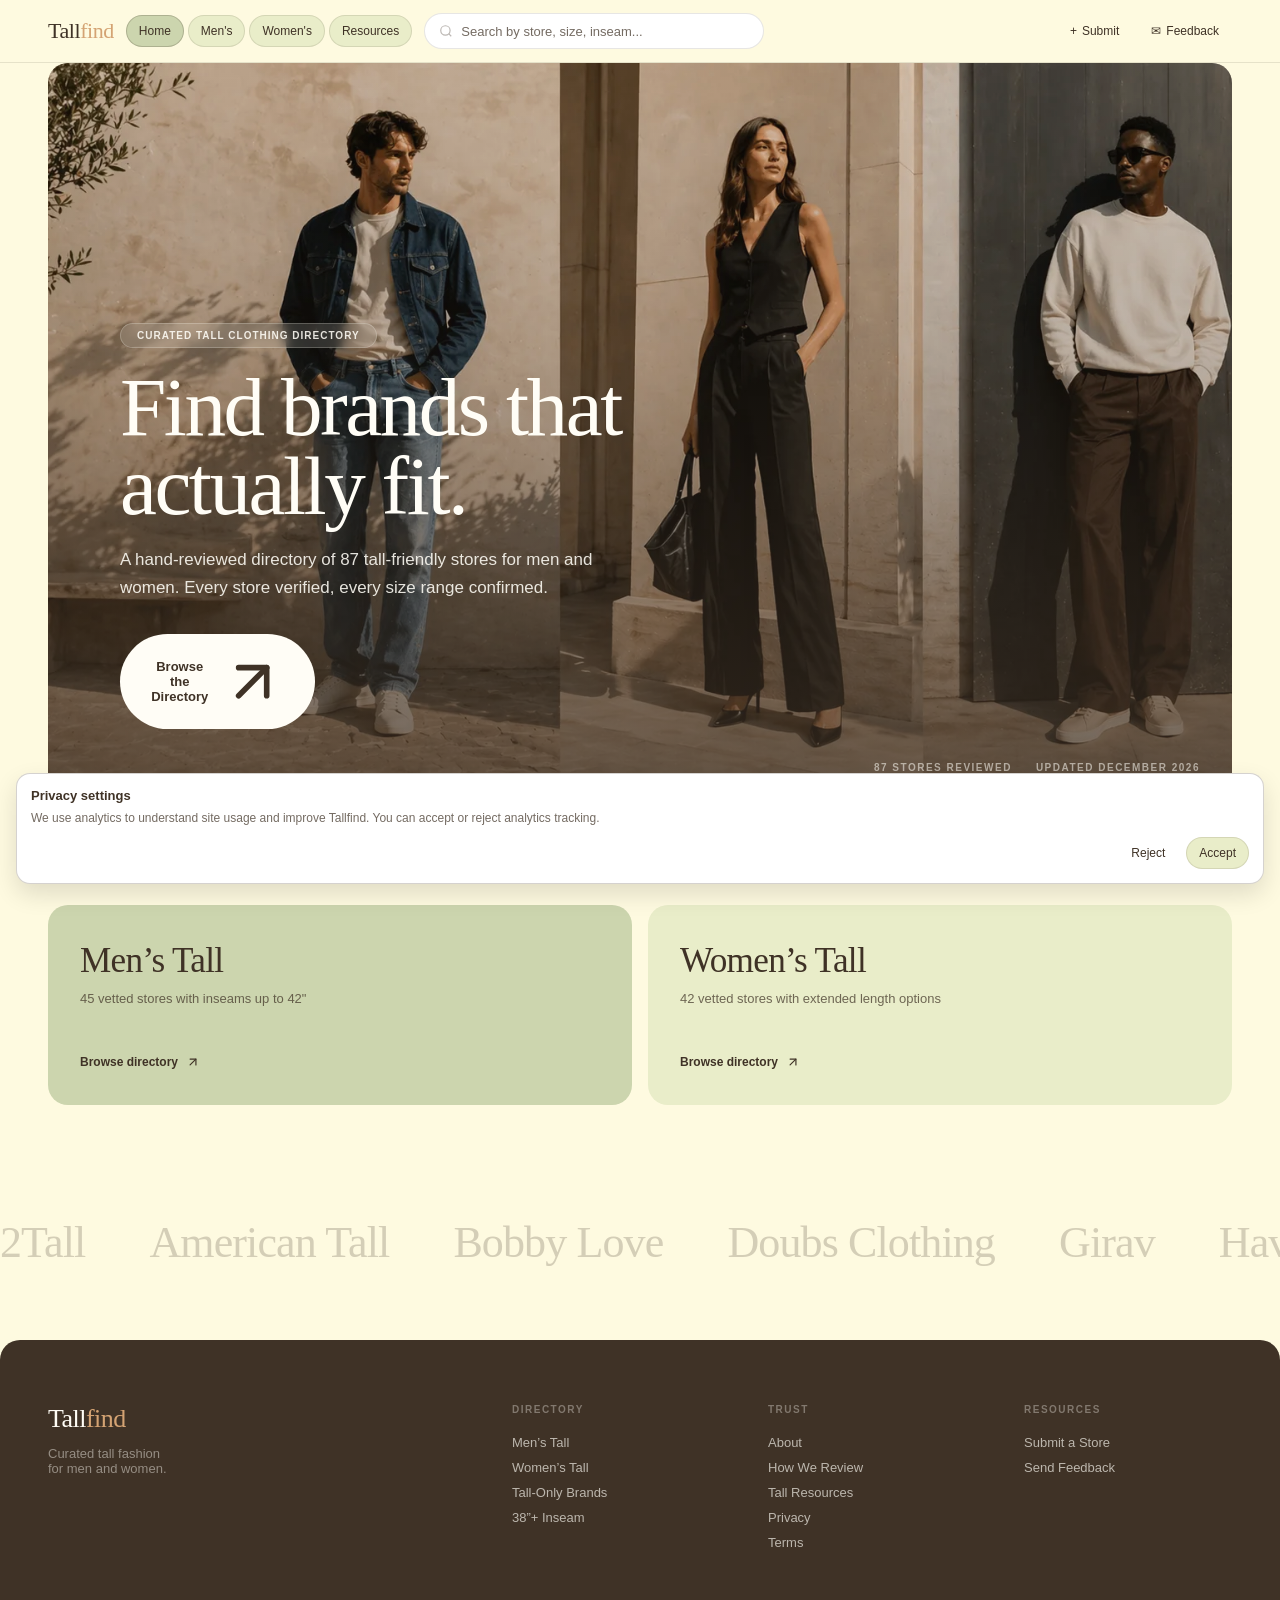
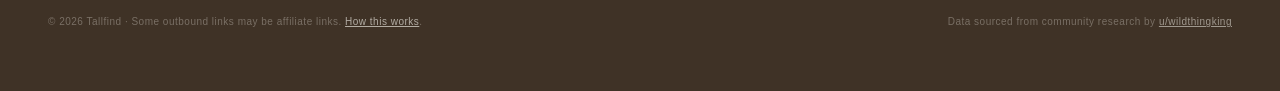
==== commit c56436b6: "Revert "Redesign TallFind as modern directory" This reverts commit 1f88a9aa34a01b6d983dda895726d6584" ====
--- a/index.html
+++ b/index.html
@@ -7,7 +7,7 @@
     <meta name="referrer" content="strict-origin-when-cross-origin">
     <meta http-equiv="Content-Security-Policy" content="default-src 'self'; script-src 'self' 'unsafe-inline' https://www.googletagmanager.com https://www.google-analytics.com; img-src 'self' data: https://www.google-analytics.com; style-src 'self' 'unsafe-inline' https://fonts.googleapis.com; font-src 'self' https://fonts.gstatic.com; connect-src 'self' https://*.google-analytics.com https://*.analytics.google.com https://formspree.io; form-action https://formspree.io; base-uri 'self'; object-src 'none';">
     <meta name="description" id="metaDesc" content="A hand-reviewed directory of tall-friendly clothing stores for men and women. Every store verified, every size range confirmed.">
-    <meta name="theme-color" content="#F7F8FA">
+    <meta name="theme-color" content="#fefae0">
     <link rel="canonical" href="https://tallfind.com/">
     <meta property="og:title" content="Tallfind | Reviewed Tall Clothing Directory">
     <meta property="og:description" id="ogDesc" content="A hand-reviewed directory of tall-friendly clothing stores for men and women. Every store verified, every size range confirmed.">
@@ -59,7 +59,6 @@
     <button class="logo" onclick="switchTab('home');window.scrollTo(0,0)" aria-label="Tallfind home">Tall<em>find</em></button>
     <nav class="header-nav" aria-label="Directory sections">
         <button class="pill pill-sm on" id="tab-home"  role="tab" aria-selected="true"  onclick="switchTab('home')">Home</button>
-        <button class="pill pill-sm"    id="tab-all"   role="tab" aria-selected="false" onclick="switchTab('all')">All</button>
         <button class="pill pill-sm"    id="tab-men"   role="tab" aria-selected="false" onclick="switchTab('men')">Men's</button>
         <button class="pill pill-sm"    id="tab-women" role="tab" aria-selected="false" onclick="switchTab('women')">Women's</button>
         <a class="pill pill-sm" href="/resources/">Resources</a>
--- a/assets/styles.css
+++ b/assets/styles.css
@@ -1,699 +1,538 @@
 :root {
-    --background: #F7F8FA;
-    --surface: #FFFFFF;
-    --surface-alt: #EEF2F5;
-    --text-primary: #1F2937;
-    --text-secondary: #667085;
-    --text-muted: #98A2B3;
-    --border: #D0D5DD;
-    --border-hover: #98A2B3;
-    --primary: #2F6F6F;
-    --primary-hover: #275C5C;
-    --primary-light: #DCEEEE;
-    --secondary: #5B6C8F;
-    --secondary-light: #E7EBF5;
-    --accent: #C96A3D;
-    --accent-hover: #A9552F;
-    --success: #3E8E63;
-    --warning: #D4A72C;
-    --error: #C84B4B;
-
-    --bg: var(--background);
-    --text: var(--text-primary);
-    --muted: var(--text-secondary);
-    --border-strong: var(--border-hover);
-    --sage: var(--primary-light);
-    --beige: var(--surface-alt);
-    --papaya: #F8FAFC;
-    --bronze: var(--accent);
-    --serif: "Inter", system-ui, -apple-system, BlinkMacSystemFont, "Segoe UI", sans-serif;
-    --sans: "Inter", system-ui, -apple-system, BlinkMacSystemFont, "Segoe UI", sans-serif;
-    --pill: 999px;
-    --card-r: 12px;
-    --soft-shadow: 0 1px 2px rgba(16, 24, 40, 0.04);
-    --transition: background-color 0.18s ease, border-color 0.18s ease, color 0.18s ease, transform 0.18s ease, box-shadow 0.18s ease;
-}
-
-*, *::before, *::after { box-sizing: border-box; margin: 0; padding: 0; }
-
-.sr-only {
-    position: absolute;
-    width: 1px;
-    height: 1px;
-    padding: 0;
-    margin: -1px;
-    overflow: hidden;
-    clip: rect(0, 0, 0, 0);
-    border: 0;
-}
-
-body {
-    background: var(--background);
-    color: var(--text-primary);
-    font-family: var(--sans);
-    -webkit-font-smoothing: antialiased;
-    min-height: 100vh;
-    padding-top: 65px;
-}
-
-.wrap { max-width: 1220px; margin: 0 auto; padding: 0 40px; }
-
-/* Buttons */
-.pill {
-    display: inline-flex;
-    align-items: center;
-    justify-content: center;
-    gap: 6px;
-    height: 38px;
-    padding: 0 15px;
-    border-radius: var(--pill);
-    font-family: var(--sans);
-    font-size: 13px;
-    font-weight: 600;
-    line-height: 1;
-    border: 1px solid var(--border);
-    background: var(--surface);
-    color: var(--text-secondary);
-    cursor: pointer;
-    transition: var(--transition);
-    white-space: nowrap;
-    text-decoration: none;
-    user-select: none;
-}
-
-.pill:hover {
-    color: var(--text-primary);
-    border-color: var(--border-hover);
-    background: #F9FAFB;
-}
-
-.pill.on {
-    color: var(--primary-hover);
-    background: var(--primary-light);
-    border-color: rgba(47, 111, 111, 0.28);
-}
-
-.pill-sm { height: 34px; padding: 0 13px; font-size: 13px; }
-.pill-ghost { background: transparent; border-color: transparent; color: var(--text-secondary); }
-.pill-ghost:hover { background: var(--surface-alt); border-color: var(--border); color: var(--text-primary); }
-
-/* Header */
-header {
-    display: flex;
-    align-items: center;
-    gap: 14px;
-    height: 65px;
-    padding: 0 40px;
-    position: fixed;
-    top: 0;
-    left: 0;
-    right: 0;
-    z-index: 200;
-    background: rgba(247, 248, 250, 0.96);
-    border-bottom: 1px solid var(--border);
-    backdrop-filter: blur(10px);
-}
-
-.logo {
-    font-family: var(--sans);
-    font-weight: 800;
-    font-size: 20px;
-    color: var(--text-primary);
-    background: none;
-    border: none;
-    cursor: pointer;
-    padding: 0;
-    text-decoration: none;
-    flex-shrink: 0;
-}
-
-.logo em { color: var(--primary); font-style: normal; }
-.header-nav { display: flex; align-items: center; gap: 6px; flex-shrink: 0; }
-
-.search-wrap {
-    display: flex;
-    align-items: center;
-    gap: 10px;
-    height: 40px;
-    padding: 0 14px;
-    border-radius: var(--pill);
-    border: 1px solid var(--border);
-    background: var(--surface);
-    transition: var(--transition);
-    flex: 1;
-    max-width: 380px;
-    box-shadow: var(--soft-shadow);
-}
-
-.search-wrap:focus-within {
-    border-color: var(--primary);
-    box-shadow: 0 0 0 4px rgba(47, 111, 111, 0.12);
-}
-
-.search-wrap svg { opacity: 0.48; flex-shrink: 0; }
-.search-wrap input {
-    border: none;
-    outline: none;
-    background: transparent;
-    font-family: var(--sans);
-    font-size: 14px;
-    color: var(--text-primary);
-    width: 100%;
-    min-width: 0;
-}
-.search-wrap input::placeholder { color: var(--text-muted); }
-.header-actions { display: flex; align-items: center; gap: 8px; margin-left: auto; flex-shrink: 0; }
-
-/* Homepage */
-#homepageSection { overflow: hidden; }
-
-.hp-hero-section {
-    padding: 48px 40px 28px;
-    background: linear-gradient(180deg, #FFFFFF 0%, var(--background) 100%);
-}
-
-.hp-hero {
-    width: 100%;
-    max-width: 1120px;
-    margin: 0 auto;
-    min-height: 430px;
-    display: flex;
-    align-items: center;
-    justify-content: center;
-    border: 1px solid #E5E7EB;
-    border-radius: var(--card-r);
-    background:
-        radial-gradient(circle at top left, rgba(47, 111, 111, 0.10), transparent 34%),
-        linear-gradient(180deg, #FFFFFF 0%, #F8FAFC 100%);
-    box-shadow: var(--soft-shadow);
-}
-
-.hp-hero-pic,
-.hp-hero-img,
-.hp-hero-overlay,
-.hp-hero-meta { display: none; }
-
-.hp-hero-content {
-    width: min(820px, 100%);
-    padding: 56px 36px;
-    color: var(--text-primary);
-    text-align: center;
-}
-
-.hp-pill {
-    display: inline-flex;
-    align-items: center;
-    gap: 8px;
-    padding: 7px 14px;
-    border-radius: var(--pill);
-    font-size: 12px;
-    font-weight: 700;
-    text-transform: uppercase;
-    letter-spacing: 0;
-    background: var(--secondary-light);
-    border: 1px solid rgba(91, 108, 143, 0.20);
-    color: var(--secondary);
-    margin-bottom: 20px;
-}
-
-.hp-hero-content h1 {
-    font-family: var(--sans);
-    font-weight: 800;
-    font-size: 56px;
-    line-height: 1.02;
-    letter-spacing: 0;
-    max-width: 780px;
-    margin: 0 auto 18px;
-}
-
-.hp-hero-content p {
-    font-size: 18px;
-    max-width: 650px;
-    color: var(--text-secondary);
-    line-height: 1.65;
-    margin: 0 auto 30px;
-}
-
-.hp-search-form {
-    display: grid;
-    grid-template-columns: 1fr auto;
-    gap: 10px;
-    max-width: 720px;
-    margin: 0 auto;
-    padding: 8px;
-    border: 1px solid var(--border);
-    border-radius: 16px;
-    background: var(--surface);
-    box-shadow: 0 10px 24px rgba(16, 24, 40, 0.08);
-}
-
-.hp-search-form:focus-within {
-    border-color: var(--primary);
-    box-shadow: 0 0 0 4px rgba(47, 111, 111, 0.12), 0 10px 24px rgba(16, 24, 40, 0.08);
-}
-
-.hp-search-form input {
-    width: 100%;
-    min-width: 0;
-    height: 50px;
-    border: none;
-    outline: none;
-    border-radius: 12px;
-    padding: 0 16px;
-    font: 500 15px var(--sans);
-    color: var(--text-primary);
-    background: transparent;
-}
-
-.hp-search-form input::placeholder { color: var(--text-muted); }
-
-.hp-search-form button,
-.hp-cta,
-.form-submit {
-    display: inline-flex;
-    align-items: center;
-    justify-content: center;
-    gap: 8px;
-    height: 50px;
-    padding: 0 22px;
-    border-radius: 12px;
-    font-family: var(--sans);
-    font-size: 14px;
-    font-weight: 700;
-    background: var(--primary);
-    color: #FFFFFF;
-    border: none;
-    cursor: pointer;
-    transition: var(--transition);
-    text-decoration: none;
-    white-space: nowrap;
-}
-
-.hp-search-form button:hover,
-.hp-cta:hover,
-.form-submit:hover {
-    background: var(--primary-hover);
-    transform: translateY(-1px);
-}
-
-.hp-proof-row {
-    display: flex;
-    justify-content: center;
-    flex-wrap: wrap;
-    gap: 10px;
-    margin-top: 18px;
-    color: var(--text-secondary);
-    font-size: 13px;
-}
-
-.hp-proof-row span {
-    display: inline-flex;
-    align-items: center;
-    min-height: 30px;
-    padding: 0 12px;
-    border: 1px solid #E5E7EB;
-    border-radius: var(--pill);
-    background: rgba(255, 255, 255, 0.72);
-}
-
-.hp-proof-row strong { color: var(--text-primary); margin-right: 4px; }
-
-.hp-section-label {
-    max-width: 1220px;
-    margin: 0 auto;
-    padding: 36px 40px 16px;
-    font-size: 12px;
-    font-weight: 800;
-    text-transform: uppercase;
-    letter-spacing: 0;
-    color: var(--secondary);
-    display: flex;
-    align-items: center;
-    gap: 14px;
-}
-
-.hp-section-label::after { content: ""; flex: 1; height: 1px; background: #E5E7EB; }
-
-.hp-browse-grid {
-    max-width: 1220px;
-    margin: 0 auto;
-    padding: 0 40px 76px;
-    display: grid;
-    grid-template-columns: repeat(3, minmax(0, 1fr));
-    gap: 16px;
-}
-
-.hp-browse-card {
-    border-radius: var(--card-r);
-    cursor: pointer;
-    padding: 26px;
-    display: flex;
-    flex-direction: column;
-    justify-content: space-between;
-    min-height: 180px;
-    transition: var(--transition);
-    text-decoration: none;
-    color: var(--text-primary);
-    background: var(--surface);
-    border: 1px solid #E5E7EB;
-    box-shadow: var(--soft-shadow);
-}
-
-.hp-browse-card:hover {
-    transform: translateY(-2px);
-    border-color: var(--border-hover);
-    box-shadow: 0 8px 22px rgba(16, 24, 40, 0.08);
-}
-
-.hp-browse-card-all { background: linear-gradient(180deg, #FFFFFF 0%, var(--primary-light) 100%); }
-.hp-browse-card-men { background: linear-gradient(180deg, #FFFFFF 0%, var(--secondary-light) 100%); }
-.hp-browse-card-women { background: linear-gradient(180deg, #FFFFFF 0%, #F8FAFC 100%); }
-
-.hp-browse-card h2 {
-    font-family: var(--sans);
-    font-size: 24px;
-    line-height: 1.2;
-    font-weight: 800;
-    letter-spacing: 0;
-    margin-bottom: 8px;
-}
-
-.hp-browse-card p { font-size: 14px; color: var(--text-secondary); line-height: 1.55; margin-bottom: 22px; }
-.hp-browse-cta { display: inline-flex; align-items: center; gap: 8px; font-size: 13px; font-weight: 800; color: var(--primary); margin-top: auto; }
-.hp-browse-cta svg { width: 15px; height: 15px; transition: transform 0.18s; }
-.hp-browse-card:hover .hp-browse-cta svg { transform: translate(2px, -2px); }
-
-.hp-marquee { display: none; }
-
-/* Footer */
-.hp-footer {
-    background: #111827;
-    color: #F9FAFB;
-    padding: 48px 40px;
-    border-radius: 0;
-}
-
-.hp-footer-inner { max-width: 1220px; margin: 0 auto; }
-.hp-footer-grid { display: grid; grid-template-columns: 2fr repeat(3, 1fr); gap: 42px; }
-.hp-footer-col a { color: inherit; text-decoration: none; }
-.hp-footer-col a:hover { color: #FFFFFF; }
-.hp-footer-logo { font-family: var(--sans); font-size: 22px; font-weight: 800; letter-spacing: 0; }
-.hp-footer-logo em { color: #7CC4C4; font-style: normal; }
-.hp-footer-brand p { margin-top: 12px; font-size: 14px; line-height: 1.6; color: rgba(249, 250, 251, 0.62); }
-.hp-footer-col h5 { font-size: 12px; text-transform: uppercase; letter-spacing: 0; margin-bottom: 16px; color: rgba(249, 250, 251, 0.42); }
-.hp-footer-col ul { list-style: none; }
-.hp-footer-col li { margin-bottom: 10px; font-size: 14px; font-weight: 600; color: rgba(249, 250, 251, 0.72); cursor: pointer; transition: color 0.15s; }
-.hp-footer-col li:hover { color: #FFFFFF; }
-.hp-footer-bottom { display: flex; justify-content: space-between; gap: 20px; margin-top: 48px; font-size: 12px; color: rgba(249, 250, 251, 0.42); line-height: 1.5; }
-
-.text-link { background: none; border: none; font: inherit; color: var(--primary); text-decoration: underline; text-underline-offset: 3px; cursor: pointer; padding: 0; }
-.text-link:hover { color: var(--primary-hover); }
-
-/* Directory */
-.dir-hero { padding: 42px 0 28px; }
-.dir-title {
-    font-family: var(--sans);
-    font-weight: 800;
-    font-size: 42px;
-    line-height: 1.12;
-    letter-spacing: 0;
-    margin-bottom: 10px;
-}
-.dir-meta { font-size: 15px; color: var(--text-secondary); line-height: 1.65; max-width: 680px; }
-
-.toolbar { display: flex; justify-content: space-between; align-items: center; gap: 14px; margin-bottom: 16px; flex-wrap: wrap; }
-.filter-pills { display: flex; gap: 8px; flex-wrap: wrap; }
-.toolbar-right { display: flex; align-items: center; gap: 12px; flex-shrink: 0; }
-
-select.sort-select {
-    width: auto;
-    min-width: 152px;
-    max-width: 220px;
-    height: 36px;
-    padding: 0 12px;
-    font-size: 13px;
-    font-weight: 600;
-    border-radius: var(--pill);
-    border: 1px solid var(--border);
-    background: var(--surface);
-    color: var(--text-primary);
-}
-
-.store-count { font-size: 13px; color: var(--text-secondary); font-weight: 700; white-space: nowrap; }
-.clear-btn { font-size: 13px; color: var(--primary); background: none; border: none; font-family: var(--sans); cursor: pointer; text-decoration: underline; text-underline-offset: 3px; padding: 0; transition: color 0.15s; }
-.clear-btn:hover { color: var(--primary-hover); }
-
-.inseam-row { display: flex; align-items: center; gap: 8px; margin-bottom: 28px; flex-wrap: wrap; }
-.inseam-label { font-size: 13px; color: var(--text-secondary); font-weight: 700; }
-
-.grid { display: grid; grid-template-columns: repeat(auto-fill, minmax(300px, 1fr)); gap: 16px; padding-bottom: 80px; }
-
-.section-break { grid-column: 1 / -1; padding: 26px 0 4px; display: flex; align-items: center; gap: 16px; }
-.section-title { font-family: var(--sans); font-size: 16px; font-weight: 800; color: var(--secondary); letter-spacing: 0; white-space: nowrap; }
-.section-line { height: 1px; flex: 1; background: #E5E7EB; }
-
-.card-wrap { position: relative; }
-.link-card {
-    background: var(--surface);
-    border-radius: var(--card-r);
-    padding: 22px;
-    min-height: 190px;
-    display: flex;
-    flex-direction: column;
-    text-decoration: none;
-    color: inherit;
-    border: 1px solid #E5E7EB;
-    transition: var(--transition);
-    height: 100%;
-    box-shadow: var(--soft-shadow);
-}
-
-.link-card:hover { transform: translateY(-2px); background: #FFFFFF; border-color: var(--border-hover); box-shadow: 0 8px 22px rgba(16, 24, 40, 0.08); }
-.link-card.featured-sage,
-.link-card.featured-sand,
-.link-card.featured-clay { background: var(--surface); border-color: #E5E7EB; }
-.link-card.featured-sage:hover,
-.link-card.featured-sand:hover,
-.link-card.featured-clay:hover { background: #FFFFFF; border-color: var(--border-hover); }
-
-.link-category { font-size: 12px; font-weight: 800; text-transform: uppercase; letter-spacing: 0; color: var(--secondary); margin-bottom: 10px; }
-.link-title { font-family: var(--sans); font-size: 22px; font-weight: 800; line-height: 1.18; letter-spacing: 0; margin-bottom: 8px; padding-right: 34px; }
-.link-description { font-size: 14px; line-height: 1.55; color: var(--text-secondary); margin-bottom: 14px; }
-.link-action { display: inline-flex; align-items: center; gap: 8px; font-size: 13px; font-weight: 800; color: var(--accent); margin-top: auto; }
-.link-action svg { width: 15px; height: 15px; flex-shrink: 0; transition: transform 0.18s; }
-.link-card:hover .link-action svg { transform: translate(2px, -2px); }
-
-.stats-row { display: flex; flex-wrap: wrap; gap: 7px; margin-top: 14px; padding-top: 14px; border-top: 1px solid #E5E7EB; }
-.link-card.featured-sage .stats-row,
-.link-card.featured-sand .stats-row,
-.link-card.featured-clay .stats-row { border-top-color: #E5E7EB; }
-.stat { font-size: 12px; font-weight: 700; padding: 5px 10px; border-radius: var(--pill); color: var(--text-secondary); background: var(--surface-alt); border: 1px solid #E5E7EB; }
-.stat-highlight { color: var(--primary-hover); background: var(--primary-light); border-color: rgba(47, 111, 111, 0.20); }
-
-.fav-btn {
-    position: absolute;
-    top: 14px;
-    right: 14px;
-    z-index: 10;
-    width: 30px;
-    height: 30px;
-    border-radius: 50%;
-    background: var(--surface);
-    border: 1px solid var(--border);
-    display: flex;
-    align-items: center;
-    justify-content: center;
-    cursor: pointer;
-    font-size: 14px;
-    color: var(--text-muted);
-    transition: var(--transition);
-    line-height: 1;
-}
-.fav-btn:hover { transform: scale(1.05); border-color: var(--border-hover); color: var(--accent); }
-.fav-btn.active { color: var(--accent); border-color: rgba(201, 106, 61, 0.42); background: #FFF7F3; }
-
-.no-results { padding: 80px 0; text-align: center; color: var(--text-secondary); font-size: 15px; }
-
-/* Prose pages */
-.prose { max-width: 760px; margin: 0 auto; padding: 58px 0 86px; font-size: 16px; line-height: 1.75; color: var(--text-primary); }
-.prose .eyebrow { font-size: 12px; font-weight: 800; text-transform: uppercase; letter-spacing: 0; color: var(--secondary); margin-bottom: 12px; }
-.prose h1 { font-family: var(--sans); font-weight: 800; font-size: 42px; line-height: 1.14; letter-spacing: 0; margin-bottom: 20px; }
-.prose h2 { font-family: var(--sans); font-weight: 800; font-size: 26px; line-height: 1.22; letter-spacing: 0; margin: 46px 0 14px; }
-.prose h3 { font-size: 18px; font-weight: 800; margin: 28px 0 8px; }
-.prose p { margin-bottom: 18px; color: var(--text-secondary); }
-.prose ul, .prose ol { margin: 0 0 18px 22px; color: var(--text-secondary); }
-.prose li { margin-bottom: 8px; }
-.prose a { color: var(--primary); text-decoration: underline; text-underline-offset: 3px; }
-.prose a:hover { color: var(--primary-hover); }
-.prose .lede { font-size: 18px; line-height: 1.65; color: var(--text-secondary); margin-bottom: 28px; }
-.prose .meta { font-size: 13px; color: var(--text-muted); margin-top: -8px; margin-bottom: 32px; }
-.prose .callout { background: var(--surface); border-radius: var(--card-r); padding: 18px 22px; margin: 24px 0; border: 1px solid #E5E7EB; box-shadow: var(--soft-shadow); }
-.prose .callout p:last-child { margin-bottom: 0; }
-
-/* Focus */
-.pill:focus-visible, .fav-btn:focus-visible, .modal-close:focus-visible,
-.form-submit:focus-visible, .form-input:focus-visible, .form-select:focus-visible,
-.form-textarea:focus-visible, .browse-card:focus-visible, .pick-card:focus-visible,
-a.link-card:focus-visible, .logo:focus-visible, .featured-hz:focus-visible,
-.hp-search-form input:focus-visible, .hp-search-form button:focus-visible {
-    outline: 2px solid var(--primary);
-    outline-offset: 3px;
-}
-
-/* Modal and forms */
-.modal-overlay {
-    position: fixed;
-    inset: 0;
-    background: rgba(31, 41, 55, 0.44);
-    display: flex;
-    align-items: center;
-    justify-content: center;
-    z-index: 500;
-    opacity: 0;
-    pointer-events: none;
-    transition: opacity 0.2s;
-}
-.modal-overlay.open { opacity: 1; pointer-events: all; }
-.modal {
-    background: var(--surface);
-    width: 100%;
-    max-width: 540px;
-    max-height: 90vh;
-    overflow-y: auto;
-    margin: 20px;
-    padding: 34px;
-    border: 1px solid #E5E7EB;
-    border-radius: var(--card-r);
-    box-shadow: 0 20px 50px rgba(16, 24, 40, 0.18);
-    transform: translateY(10px);
-    transition: transform 0.2s;
-}
-.modal-overlay.open .modal { transform: translateY(0); }
-.modal-header { display: flex; justify-content: space-between; align-items: flex-start; margin-bottom: 8px; }
-.modal-title { font-family: var(--sans); font-size: 26px; font-weight: 800; letter-spacing: 0; }
-.modal-close {
-    background: var(--surface);
-    border: 1px solid var(--border);
-    width: 34px;
-    height: 34px;
-    border-radius: 50%;
-    cursor: pointer;
-    font-size: 18px;
-    color: var(--text-secondary);
-    display: flex;
-    align-items: center;
-    justify-content: center;
-    flex-shrink: 0;
-    transition: var(--transition);
-}
-.modal-close:hover { border-color: var(--border-hover); color: var(--text-primary); background: var(--surface-alt); }
-.modal-sub { font-size: 14px; color: var(--text-secondary); margin-bottom: 26px; line-height: 1.55; }
-.form-group { display: flex; flex-direction: column; gap: 7px; margin-bottom: 16px; }
-.form-label { font-size: 12px; font-weight: 800; text-transform: uppercase; letter-spacing: 0; color: var(--text-secondary); }
-.form-input, .form-select, .form-textarea {
-    width: 100%;
-    padding: 11px 14px;
-    border: 1px solid var(--border);
-    border-radius: 12px;
-    background: var(--surface);
-    font-family: var(--sans);
-    font-size: 14px;
-    color: var(--text-primary);
-    outline: none;
-    transition: var(--transition);
-    -webkit-appearance: none;
-}
-.form-textarea { resize: vertical; min-height: 92px; }
-.form-input:focus, .form-select:focus, .form-textarea:focus {
-    border-color: var(--primary);
-    box-shadow: 0 0 0 4px rgba(47, 111, 111, 0.12);
-}
-.form-input::placeholder, .form-textarea::placeholder { color: var(--text-muted); }
-.form-row { display: grid; grid-template-columns: 1fr 1fr; gap: 12px; }
-.form-check { display: flex; align-items: center; gap: 10px; margin-bottom: 16px; cursor: pointer; }
-.form-check input[type=checkbox] { width: 16px; height: 16px; accent-color: var(--primary); cursor: pointer; }
-.form-check span { font-size: 14px; color: var(--text-secondary); }
-.form-note { font-size: 12px; color: var(--text-muted); text-align: center; margin-top: 10px; line-height: 1.5; }
-.form-note a { color: var(--primary); }
-.form-success { text-align: center; padding: 24px 0; font-family: var(--sans); font-size: 22px; font-weight: 800; display: none; }
-.form-success p { font-family: var(--sans); font-size: 14px; color: var(--text-secondary); margin-top: 6px; font-weight: 500; }
-
-/* Consent banner */
-.consent-banner {
-    position: fixed;
-    left: 16px;
-    right: 16px;
-    bottom: 16px;
-    z-index: 1000;
-    background: var(--surface);
-    border: 1px solid var(--border);
-    border-radius: var(--card-r);
-    box-shadow: 0 12px 32px rgba(16, 24, 40, 0.14);
-    padding: 14px;
-    display: none;
-}
-.consent-banner.open { display: block; }
-.consent-title { font-size: 14px; font-weight: 800; margin-bottom: 6px; }
-.consent-text { font-size: 13px; color: var(--text-secondary); line-height: 1.5; margin-bottom: 10px; }
-.consent-actions { display: flex; gap: 8px; justify-content: flex-end; flex-wrap: wrap; }
-
-/* Responsive */
-@media (max-width: 1020px) {
-    .wrap { padding: 0 24px; }
-    header { flex-wrap: wrap; height: auto; padding: 10px 24px; gap: 8px; }
-    .logo { order: 1; }
-    .search-wrap { order: 2; flex: 1; max-width: none; height: 38px; }
-    .header-actions { order: 3; margin-left: 0; }
-    .header-nav { order: 4; width: 100%; justify-content: center; gap: 6px; flex-wrap: wrap; }
-    body { padding-top: 112px; }
-    .btn-label { display: none; }
-    .hp-hero-section { padding: 28px 24px 20px; }
-    .hp-browse-grid { padding: 0 24px 60px; grid-template-columns: 1fr; }
-    .hp-section-label { padding: 32px 24px 16px; }
-    .hp-footer-grid { grid-template-columns: 1fr 1fr; gap: 32px; }
-    .modal { padding: 28px; margin: 12px; }
-    .form-row { grid-template-columns: 1fr; }
-}
-
-@media (max-width: 640px) {
-    body { padding-top: 150px; }
-    header { padding: 10px 16px; }
-    .wrap { padding: 0 16px; }
-    .pill-sm { height: 32px; padding: 0 11px; font-size: 12px; }
-    .search-wrap { flex-basis: 100%; }
-    .header-actions { margin-left: auto; }
-    .hp-hero-section { padding: 22px 16px 16px; }
-    .hp-hero { min-height: 0; }
-    .hp-hero-content { padding: 38px 18px; }
-    .hp-hero-content h1 { font-size: 36px; }
-    .hp-hero-content p { font-size: 16px; }
-    .hp-search-form { grid-template-columns: 1fr; border-radius: 14px; }
-    .hp-search-form button { width: 100%; }
-    .hp-browse-grid { padding: 0 16px 48px; }
-    .hp-section-label { padding: 28px 16px 14px; }
-    .hp-footer { padding: 38px 24px; }
-    .hp-footer-grid { grid-template-columns: 1fr; gap: 28px; }
-    .hp-footer-bottom { flex-direction: column; margin-top: 36px; }
-    .dir-title { font-size: 32px; }
-    .toolbar { flex-direction: column; align-items: flex-start; gap: 10px; }
-    .toolbar-right { width: 100%; justify-content: space-between; flex-wrap: wrap; }
-    .grid { grid-template-columns: 1fr; }
-    .prose { padding: 34px 0 64px; font-size: 15px; }
-    .prose h1 { font-size: 34px; }
-    .prose h2 { font-size: 24px; }
-}
-
-@media (max-width: 430px) {
-    body { padding-top: 184px; }
-    header { padding: 8px 12px; }
-    .logo { font-size: 19px; }
-    .search-wrap { height: 36px; padding: 0 10px; }
-    .search-wrap input { font-size: 13px; }
-    .header-nav { justify-content: flex-start; overflow-x: auto; padding-bottom: 2px; }
-    .hp-hero-content h1 { font-size: 31px; }
-    .hp-proof-row { justify-content: flex-start; }
-    .hp-browse-card { padding: 22px; min-height: 160px; }
-    .dir-title { font-size: 29px; }
-    .inseam-row { flex-wrap: wrap; }
-    .consent-banner { left: 10px; right: 10px; bottom: 10px; padding: 12px; }
-}
+            --bg: #fefae0;
+            --surface: #ffffff;
+            --text: #3f3226;
+            --muted: rgba(63,50,38,0.72);
+            --border: rgba(63,50,38,0.12);
+            --border-strong: rgba(63,50,38,0.22);
+            --sage: #ccd5ae;
+            --beige: #e9edc9;
+            --papaya: #faedcd;
+            --bronze: #d4a373;
+            --serif: 'DM Serif Display', serif;
+            --sans: 'Inter', sans-serif;
+            --pill: 999px;
+            --card-r: 20px;
+            --transition: transform 0.25s cubic-bezier(0.2,0.8,0.2,1),
+                          background-color 0.25s cubic-bezier(0.2,0.8,0.2,1),
+                          border-color 0.25s cubic-bezier(0.2,0.8,0.2,1),
+                          color 0.25s cubic-bezier(0.2,0.8,0.2,1);
+        }
+        *, *::before, *::after { box-sizing: border-box; margin: 0; padding: 0; }
+        .sr-only { position: absolute; width: 1px; height: 1px; padding: 0; margin: -1px; overflow: hidden; clip: rect(0,0,0,0); border: 0; }
+        body {
+            background: var(--bg); color: var(--text);
+            font-family: var(--sans); -webkit-font-smoothing: antialiased;
+            min-height: 100vh; padding-top: 63px;
+        }
+        .wrap { max-width: 1280px; margin: 0 auto; padding: 0 48px; }
+
+        /* ── PILLS ─────────────────────────────── */
+        .pill {
+            display: inline-flex; align-items: center; justify-content: center; gap: 5px;
+            height: 36px; padding: 0 14px; border-radius: var(--pill);
+            font-family: var(--sans); font-size: 12px; font-weight: 500;
+            border: 1px solid var(--border); background: var(--beige); color: var(--text);
+            cursor: pointer; transition: var(--transition); white-space: nowrap;
+            text-decoration: none; user-select: none;
+        }
+        .pill:hover { border-color: var(--border-strong); background: var(--papaya); }
+        .pill.on   { background: var(--sage); border-color: var(--border-strong); }
+        .pill-sm   { height: 32px; padding: 0 12px; font-size: 12px; }
+        .pill-ghost { background: transparent; border-color: transparent; }
+        .pill-ghost:hover { background: var(--papaya); border-color: var(--border); }
+
+        /* ── HEADER ────────────────────────────── */
+        header {
+            display: flex; align-items: center;
+            padding: 0 48px; gap: 12px; height: 63px;
+            position: fixed; top: 0; left: 0; right: 0; z-index: 200;
+            background: var(--bg); border-bottom: 1px solid var(--border);
+        }
+        .logo {
+            font-family: var(--serif); font-weight: 400; font-size: 22px;
+            letter-spacing: -0.02em; color: var(--text); background: none;
+            border: none; cursor: pointer; padding: 0; text-decoration: none;
+            flex-shrink: 0;
+        }
+        .logo em { color: var(--bronze); font-style: normal; }
+        .header-nav { display: flex; gap: 4px; flex-shrink: 0; }
+        .search-wrap {
+            display: flex; align-items: center; gap: 8px;
+            height: 36px; padding: 0 14px; border-radius: var(--pill);
+            border: 1px solid var(--border); background: var(--surface);
+            transition: var(--transition); flex: 1; max-width: 340px;
+        }
+        .search-wrap:focus-within { border-color: var(--bronze); background: #fffdf6; }
+        .search-wrap svg { opacity: 0.35; flex-shrink: 0; }
+        .search-wrap input {
+            border: none; outline: none; background: transparent;
+            font-family: var(--sans); font-size: 13px; color: var(--text);
+            width: 100%; min-width: 0;
+        }
+        .search-wrap input::placeholder { color: var(--muted); }
+        .header-actions { display: flex; align-items: center; gap: 6px; margin-left: auto; flex-shrink: 0; }
+
+        /* ── HOMEPAGE ──────────────────────────── */
+        #homepageSection { overflow: hidden; }
+
+        .hp-hero-section {
+            padding: 0 clamp(16px, 4vw, 48px);
+            margin-bottom: 72px;
+        }
+        .hp-hero {
+            position: relative; width: 100%; height: 82vh; min-height: 520px;
+            border-radius: var(--card-r); overflow: hidden; background: #d9d0c4;
+        }
+        .hp-hero-pic { display: contents; }
+        .hp-hero-img {
+            width: 100%; height: 100%; object-fit: cover;
+            object-position: center 30%;
+            filter: brightness(0.96) saturate(0.95);
+        }
+        .hp-hero-overlay {
+            position: absolute; inset: 0; pointer-events: none;
+            background: linear-gradient(to bottom, rgba(63,50,38,0.08) 0%, rgba(63,50,38,0.22) 40%, rgba(63,50,38,0.72) 100%);
+        }
+        .hp-hero-content {
+            position: absolute; inset: 0;
+            display: flex; flex-direction: column; justify-content: flex-end;
+            padding: clamp(28px, 6vw, 72px); color: #fffdf6;
+        }
+        .hp-hero-content h1 {
+            font-family: var(--serif); font-weight: 400;
+            font-size: clamp(2.6rem, 7vw, 5.2rem);
+            line-height: 0.95; letter-spacing: -0.03em;
+            max-width: 700px; margin-bottom: 20px;
+        }
+        .hp-hero-content p {
+            font-size: clamp(14px, 1.6vw, 17px); max-width: 520px;
+            opacity: 0.88; line-height: 1.65; margin-bottom: 32px;
+        }
+        .hp-pill {
+            display: inline-flex; align-items: center; gap: 8px;
+            padding: 6px 16px; border-radius: var(--pill);
+            font-size: 10px; font-weight: 600; letter-spacing: 0.1em; text-transform: uppercase;
+            background: rgba(255,253,246,0.14); border: 1px solid rgba(255,253,246,0.22);
+            backdrop-filter: blur(6px); color: rgba(255,253,246,0.88);
+            width: fit-content; margin-bottom: 20px;
+        }
+        .hp-cta {
+            display: inline-flex; align-items: center; gap: 8px;
+            padding: 14px 28px; border-radius: var(--pill);
+            font-family: var(--sans); font-size: 13px; font-weight: 600;
+            background: #fffdf6; color: var(--text); border: none;
+            cursor: pointer; transition: transform 0.2s, opacity 0.2s;
+            width: fit-content; text-decoration: none;
+        }
+        .hp-cta:hover { transform: translateY(-2px); opacity: 0.95; }
+        .hp-hero-meta {
+            position: absolute; bottom: 28px; right: 32px;
+            display: flex; gap: 24px;
+            font-size: 10px; text-transform: uppercase; letter-spacing: 0.15em;
+            font-weight: 600; color: rgba(255,253,246,0.55);
+        }
+
+        /* Section labels */
+        .hp-section-label {
+            max-width: 1280px; margin: 0 auto; padding: 0 48px 20px;
+            font-size: 11px; font-weight: 600; text-transform: uppercase;
+            letter-spacing: 0.12em; color: var(--bronze);
+            display: flex; align-items: center; gap: 14px;
+        }
+        .hp-section-label::after {
+            content: ''; flex: 1; height: 1px; background: var(--border);
+        }
+
+        /* Browse cards */
+        .hp-browse-grid {
+            max-width: 1280px; margin: 0 auto; padding: 0 48px 80px;
+            display: grid; grid-template-columns: 1fr 1fr; gap: 16px;
+        }
+        .hp-browse-card {
+            border-radius: var(--card-r); cursor: pointer;
+            padding: 36px 32px; display: flex; flex-direction: column;
+            justify-content: space-between; min-height: 200px;
+            transition: var(--transition); text-decoration: none; color: var(--text);
+        }
+        .hp-browse-card:hover { transform: translateY(-3px); }
+        .hp-browse-card-sage { background: var(--sage); }
+        .hp-browse-card-sand { background: var(--beige); }
+        .hp-browse-card-sage:hover { background: #c2ca9f; }
+        .hp-browse-card-sand:hover { background: #e3e8bf; }
+        .hp-browse-card h2 {
+            font-family: var(--serif); font-size: clamp(1.6rem, 3vw, 2.2rem);
+            font-weight: 400; letter-spacing: -0.02em; margin-bottom: 8px;
+        }
+        .hp-browse-card p {
+            font-size: 13px; color: var(--muted); line-height: 1.6; margin-bottom: 20px;
+        }
+        .hp-browse-cta {
+            display: inline-flex; align-items: center; gap: 8px;
+            font-size: 12px; font-weight: 600; margin-top: auto;
+        }
+        .hp-browse-cta svg { width: 14px; height: 14px; transition: transform 0.18s; }
+        .hp-browse-card:hover .hp-browse-cta svg { transform: translate(2px, -2px); }
+
+
+
+        /* Brand marquee */
+        .hp-marquee { overflow: hidden; padding: 32px 0 72px; }
+        .hp-marquee-track {
+            display: flex; white-space: nowrap; gap: 64px;
+            width: max-content;
+            animation: hp-scroll 60s linear infinite;
+            will-change: transform;
+        }
+        .hp-brand {
+            font-family: var(--serif); font-size: 44px; font-weight: 400;
+            color: var(--border-strong); letter-spacing: -0.02em;
+            transition: color 0.3s; flex-shrink: 0;
+        }
+        .hp-brand:hover { color: var(--bronze); }
+        @keyframes hp-scroll {
+            0% { transform: translateX(0); }
+            100% { transform: translateX(-50%); }
+        }
+
+        /* Footer */
+        .hp-footer {
+            background: var(--text); color: #fffdf6;
+            padding: clamp(40px, 5vw, 64px) clamp(24px, 4vw, 48px);
+            border-radius: var(--card-r) var(--card-r) 0 0;
+        }
+        .hp-footer-inner { max-width: 1280px; margin: 0 auto; }
+        .hp-footer-grid {
+            display: grid; grid-template-columns: 2fr repeat(3, 1fr);
+            gap: 48px;
+        }
+        .hp-footer-col a { color: inherit; text-decoration: none; }
+        .hp-footer-col a:hover { color: #fffdf6; }
+        .hp-footer-logo {
+            font-family: var(--serif); font-size: 26px; font-weight: 400;
+            letter-spacing: -0.02em;
+        }
+        .hp-footer-logo em { color: var(--bronze); font-style: normal; }
+        .hp-footer-brand p {
+            margin-top: 12px; font-size: 13px; color: rgba(255,253,246,0.45);
+        }
+        .hp-footer-col h5 {
+            font-size: 10px; text-transform: uppercase; letter-spacing: 0.15em;
+            margin-bottom: 20px; color: rgba(255,253,246,0.35);
+        }
+        .hp-footer-col ul { list-style: none; }
+        .hp-footer-col li {
+            margin-bottom: 10px; font-size: 13px; font-weight: 500;
+            color: rgba(255,253,246,0.65); cursor: pointer; transition: color 0.15s;
+        }
+        .hp-footer-col li:hover { color: #fffdf6; }
+        .hp-footer-bottom {
+            display: flex; justify-content: space-between; margin-top: 56px;
+            font-size: 10px; color: rgba(255,253,246,0.3); letter-spacing: 0.05em;
+        }
+        .text-link {
+            background: none; border: none; font: inherit; color: var(--text);
+            text-decoration: underline; text-underline-offset: 2px;
+            cursor: pointer; padding: 0;
+        }
+        .text-link:hover { color: var(--bronze); }
+
+        /* ── DIRECTORY HERO ────────────────────── */
+        .dir-hero { padding: 40px 0 32px; }
+        .dir-title {
+            font-family: var(--serif); font-weight: 400;
+            font-size: clamp(2rem, 4vw, 3rem);
+            line-height: 1.08; letter-spacing: -0.03em; margin-bottom: 10px;
+        }
+        .dir-meta { font-size: 14px; color: var(--muted); line-height: 1.6; max-width: 600px; }
+
+        /* ── TOOLBAR ───────────────────────────── */
+        .toolbar {
+            display: flex; justify-content: space-between; align-items: center;
+            gap: 14px; margin-bottom: 14px; flex-wrap: wrap;
+        }
+        .filter-pills { display: flex; gap: 6px; flex-wrap: wrap; }
+        .toolbar-right { display: flex; align-items: center; gap: 12px; flex-shrink: 0; }
+        select.sort-select {
+            width: auto;
+            min-width: 140px;
+            max-width: 200px;
+            height: 32px;
+            padding: 4px 10px;
+            font-size: 12px;
+            border-radius: var(--pill);
+        }
+        .store-count { font-size: 12px; color: var(--muted); font-weight: 500; white-space: nowrap; }
+        .clear-btn {
+            font-size: 12px; color: var(--muted); background: none; border: none;
+            font-family: var(--sans); cursor: pointer; text-decoration: underline;
+            text-underline-offset: 2px; padding: 0; transition: color 0.15s;
+        }
+        .clear-btn:hover { color: var(--text); }
+        .inseam-row {
+            display: flex; align-items: center; gap: 8px;
+            margin-bottom: 28px; flex-wrap: wrap;
+        }
+        .inseam-label { font-size: 12px; color: var(--muted); font-weight: 500; letter-spacing: 0.02em; }
+
+        /* ── GRID ──────────────────────────────── */
+        .grid {
+            display: grid;
+            grid-template-columns: repeat(auto-fill, minmax(300px, 1fr));
+            gap: 16px; padding-bottom: 80px;
+        }
+
+        /* ── SECTION BREAKS ───────────────────── */
+        .section-break {
+            grid-column: 1 / -1; padding: 24px 0 4px;
+            display: flex; align-items: center; gap: 16px;
+        }
+        .section-title {
+            font-family: var(--serif); font-size: 22px;
+            color: var(--bronze); letter-spacing: -0.02em; white-space: nowrap;
+        }
+        .section-line { height: 1px; flex: 1; background: var(--border); }
+
+        /* ── LINK CARD ────────────────────────── */
+        .card-wrap { position: relative; }
+        .link-card {
+            background: var(--surface); border-radius: var(--card-r);
+            padding: 24px; min-height: 180px;
+            display: flex; flex-direction: column;
+            text-decoration: none; color: inherit;
+            border: 1px solid var(--border);
+            transition: var(--transition); height: 100%;
+        }
+        .link-card:hover {
+            transform: translateY(-3px);
+            background: var(--papaya); border-color: var(--border-strong);
+        }
+        .link-card.featured-sage  { background: var(--sage); border-color: transparent; }
+        .link-card.featured-sand  { background: var(--beige); border-color: transparent; }
+        .link-card.featured-clay  { background: var(--papaya); border-color: transparent; }
+        .link-card.featured-sage:hover { background: #c2ca9f; }
+        .link-card.featured-sand:hover { background: #e3e8bf; }
+        .link-card.featured-clay:hover { background: #f3e0b9; }
+        .link-category {
+            font-size: 10px; font-weight: 600; text-transform: uppercase;
+            letter-spacing: 0.1em; color: var(--muted); margin-bottom: 10px;
+        }
+        .link-title {
+            font-family: var(--serif); font-size: 24px;
+            line-height: 1.08; letter-spacing: -0.02em; margin-bottom: 8px;
+        }
+        .link-description {
+            font-size: 13px; line-height: 1.6; color: var(--muted); margin-bottom: 14px;
+        }
+        .link-action {
+            display: inline-flex; align-items: center; gap: 8px;
+            font-size: 12px; font-weight: 600; margin-top: auto;
+        }
+        .link-action svg { width: 14px; height: 14px; flex-shrink: 0; transition: transform 0.18s; }
+        .link-card:hover .link-action svg { transform: translate(2px, -2px); }
+        .stats-row {
+            display: flex; flex-wrap: wrap; gap: 6px;
+            margin-top: 12px; padding-top: 12px;
+            border-top: 1px solid var(--border);
+        }
+        .link-card.featured-sage .stats-row,
+        .link-card.featured-sand .stats-row,
+        .link-card.featured-clay .stats-row { border-top-color: rgba(63,50,38,0.14); }
+        .stat {
+            font-size: 11px; font-weight: 500;
+            padding: 4px 10px; border-radius: var(--pill);
+            background: rgba(255,255,255,0.55); border: 1px solid rgba(63,50,38,0.1);
+        }
+        .link-card.featured-sage .stat,
+        .link-card.featured-sand .stat,
+        .link-card.featured-clay .stat { background: rgba(255,255,255,0.42); }
+        .stat-highlight { background: rgba(212,163,115,0.15); border-color: rgba(212,163,115,0.2); }
+
+        /* ── FAVORITES ────────────────────────── */
+        .fav-btn {
+            position: absolute; top: 14px; right: 14px; z-index: 10;
+            width: 28px; height: 28px; border-radius: 50%;
+            background: rgba(255,255,255,0.75); border: 1px solid var(--border);
+            display: flex; align-items: center; justify-content: center;
+            cursor: pointer; font-size: 13px; color: var(--muted);
+            transition: var(--transition); line-height: 1;
+        }
+        .fav-btn:hover { transform: scale(1.1); background: var(--surface); border-color: var(--border-strong); }
+        .fav-btn.active { color: #c0392b; border-color: #c0392b; background: var(--surface); }
+
+        .no-results { padding: 80px 0; text-align: center; color: var(--muted); font-size: 15px; }
+
+        /* ── PROSE (trust + landing pages) ─────── */
+        .prose { max-width: 720px; margin: 0 auto; padding: 48px 0 80px; font-size: 16px; line-height: 1.7; color: var(--text); }
+        .prose .eyebrow { font-size: 11px; font-weight: 600; text-transform: uppercase; letter-spacing: 0.12em; color: var(--bronze); margin-bottom: 12px; }
+        .prose h1 { font-family: var(--serif); font-weight: 400; font-size: clamp(2.2rem, 4.5vw, 3.2rem); line-height: 1.08; letter-spacing: -0.03em; margin-bottom: 20px; }
+        .prose h2 { font-family: var(--serif); font-weight: 400; font-size: clamp(1.6rem, 3vw, 2rem); line-height: 1.15; letter-spacing: -0.02em; margin: 48px 0 14px; }
+        .prose h3 { font-size: 1.05rem; font-weight: 600; margin: 28px 0 8px; }
+        .prose p { margin-bottom: 18px; color: rgba(63,50,38,0.88); }
+        .prose ul, .prose ol { margin: 0 0 18px 22px; color: rgba(63,50,38,0.88); }
+        .prose li { margin-bottom: 6px; }
+        .prose a { color: var(--text); text-decoration: underline; text-underline-offset: 2px; }
+        .prose a:hover { color: var(--bronze); }
+        .prose .lede { font-size: 18px; line-height: 1.6; color: rgba(63,50,38,0.85); margin-bottom: 28px; }
+        .prose .meta { font-size: 12px; color: var(--muted); margin-top: -8px; margin-bottom: 32px; }
+        .prose .callout { background: var(--papaya); border-radius: 14px; padding: 18px 22px; margin: 24px 0; border: 1px solid var(--border); }
+        .prose .callout p:last-child { margin-bottom: 0; }
+        @media (max-width: 640px) {
+            .prose { padding: 28px 0 60px; font-size: 15px; }
+        }
+
+        /* ── FOCUS ────────────────────────────── */
+        .pill:focus-visible, .fav-btn:focus-visible, .modal-close:focus-visible,
+        .form-submit:focus-visible, .form-input:focus-visible, .form-select:focus-visible,
+        .form-textarea:focus-visible, .browse-card:focus-visible, .pick-card:focus-visible,
+        a.link-card:focus-visible, .logo:focus-visible, .featured-hz:focus-visible {
+            outline: 2px solid var(--bronze); outline-offset: 2px;
+        }
+
+        /* ── MODAL ─────────────────────────────── */
+        .modal-overlay {
+            position: fixed; inset: 0; background: rgba(63,50,38,0.4);
+            display: flex; align-items: center; justify-content: center;
+            z-index: 500; opacity: 0; pointer-events: none;
+            transition: opacity 0.2s;
+        }
+        .modal-overlay.open { opacity: 1; pointer-events: all; }
+        .modal {
+            background: var(--bg); width: 100%; max-width: 520px;
+            max-height: 90vh; overflow-y: auto;
+            margin: 20px; padding: 40px;
+            border: 1px solid var(--border); border-radius: var(--card-r);
+            transform: translateY(12px); transition: transform 0.2s;
+        }
+        .modal-overlay.open .modal { transform: translateY(0); }
+        .modal-header { display: flex; justify-content: space-between; align-items: flex-start; margin-bottom: 6px; }
+        .modal-title { font-family: var(--serif); font-size: 28px; font-weight: 400; letter-spacing: -0.02em; }
+        .modal-close {
+            background: none; border: 1px solid var(--border); width: 32px; height: 32px;
+            border-radius: 50%; cursor: pointer; font-size: 18px; color: var(--muted);
+            display: flex; align-items: center; justify-content: center; flex-shrink: 0;
+            transition: border-color 0.15s, color 0.15s;
+        }
+        .modal-close:hover { border-color: var(--text); color: var(--text); }
+        .modal-sub { font-size: 13px; color: var(--muted); margin-bottom: 28px; line-height: 1.5; }
+        .form-group { display: flex; flex-direction: column; gap: 6px; margin-bottom: 16px; }
+        .form-label { font-size: 11px; font-weight: 600; text-transform: uppercase; letter-spacing: 0.8px; color: var(--muted); }
+        .form-input, .form-select, .form-textarea {
+            width: 100%; padding: 10px 14px; border: 1px solid var(--border);
+            border-radius: var(--pill); background: var(--surface);
+            font-family: var(--sans); font-size: 13px; color: var(--text); outline: none;
+            transition: border-color 0.18s; -webkit-appearance: none;
+        }
+        .form-textarea { border-radius: 14px; resize: vertical; min-height: 80px; }
+        .form-input:focus, .form-select:focus, .form-textarea:focus { border-color: var(--text); }
+        .form-input::placeholder, .form-textarea::placeholder { color: var(--muted); }
+        .form-row { display: grid; grid-template-columns: 1fr 1fr; gap: 12px; }
+        .form-check { display: flex; align-items: center; gap: 10px; margin-bottom: 16px; cursor: pointer; }
+        .form-check input[type=checkbox] { width: 16px; height: 16px; accent-color: var(--bronze); cursor: pointer; }
+        .form-check span { font-size: 13px; }
+        .form-submit {
+            width: 100%; height: 44px; border-radius: var(--pill);
+            background: var(--sage); color: var(--text); border: none;
+            font-family: var(--sans); font-size: 14px; font-weight: 500;
+            cursor: pointer; transition: opacity 0.15s; margin-top: 8px;
+        }
+        .form-submit:hover { opacity: 0.85; }
+        .form-note { font-size: 11px; color: var(--muted); text-align: center; margin-top: 10px; line-height: 1.5; }
+        .form-note a { color: var(--text); }
+        .form-success {
+            text-align: center; padding: 24px 0;
+            font-family: var(--serif); font-size: 22px; font-weight: 500; display: none;
+        }
+        .form-success p { font-family: var(--sans); font-size: 13px; color: var(--muted); margin-top: 6px; font-weight: 400; }
+
+        /* ── CONSENT BANNER ───────────────────── */
+        .consent-banner {
+            position: fixed;
+            left: 16px;
+            right: 16px;
+            bottom: 16px;
+            z-index: 1000;
+            background: var(--surface);
+            border: 1px solid var(--border-strong);
+            border-radius: 14px;
+            box-shadow: 0 10px 24px rgba(0, 0, 0, 0.12);
+            padding: 14px;
+            display: none;
+        }
+        .consent-banner.open { display: block; }
+        .consent-title {
+            font-size: 13px;
+            font-weight: 600;
+            margin-bottom: 6px;
+        }
+        .consent-text {
+            font-size: 12px;
+            color: var(--muted);
+            line-height: 1.5;
+            margin-bottom: 10px;
+        }
+        .consent-actions {
+            display: flex;
+            gap: 8px;
+            justify-content: flex-end;
+            flex-wrap: wrap;
+        }
+
+        /* ── RESPONSIVE ────────────────────────── */
+        @media (max-width: 900px) {
+            .wrap { padding: 0 24px; }
+            header {
+                flex-wrap: wrap; height: auto;
+                padding: 10px 24px; gap: 8px;
+            }
+            .logo { order: 1; }
+            .search-wrap { order: 2; flex: 1; max-width: none; height: 34px; }
+            .header-actions { order: 3; margin-left: 0; }
+            .header-nav { order: 4; width: 100%; justify-content: center; gap: 4px; }
+            body { padding-top: 100px; }
+            .btn-label { display: none; }
+            .hp-browse-grid { padding: 0 24px 60px; }
+            .hp-section-label { padding: 0 24px 20px; }
+            .hp-footer-grid { grid-template-columns: 1fr 1fr; gap: 32px; }
+            .modal { padding: 28px; margin: 12px; }
+            .form-row { grid-template-columns: 1fr; }
+        }
+
+        @media (max-width: 640px) {
+            header { padding: 10px 16px; }
+            .wrap { padding: 0 16px; }
+
+            .hp-hero-section { padding: 0 16px; margin-bottom: 48px; }
+            .hp-hero { height: 70vh; min-height: 420px; }
+            .hp-marquee-track { animation-duration: 45s; }
+            .hp-browse-grid { grid-template-columns: 1fr; padding: 0 16px 48px; }
+            .hp-section-label { padding: 0 16px 16px; }
+            .hp-marquee { padding: 20px 0 48px; }
+            .hp-footer-grid { grid-template-columns: 1fr; gap: 28px; }
+
+            .dir-title { font-size: 2rem; }
+            .toolbar { flex-direction: column; align-items: flex-start; gap: 10px; }
+            .toolbar-right { width: 100%; justify-content: space-between; }
+            .grid { grid-template-columns: 1fr; }
+        }
+
+        @media (max-width: 480px) {
+            header { padding: 8px 12px; }
+            .logo { font-size: 19px; }
+            .search-wrap { height: 32px; padding: 0 10px; }
+            .search-wrap input { font-size: 12px; }
+            .hp-hero { height: 60vh; min-height: 360px; }
+            .hp-hero-content h1 { font-size: 2rem; }
+            .hp-hero-meta { display: none; }
+            .hp-marquee-track { animation-duration: 35s; }
+            .hp-browse-card { padding: 28px 24px; min-height: 160px; }
+            .hp-brand { font-size: 32px; }
+            .dir-title { font-size: 1.7rem; }
+            .inseam-row { flex-wrap: wrap; }
+            .consent-banner {
+                left: 10px;
+                right: 10px;
+                bottom: 10px;
+                padding: 12px;
+            }
+        }
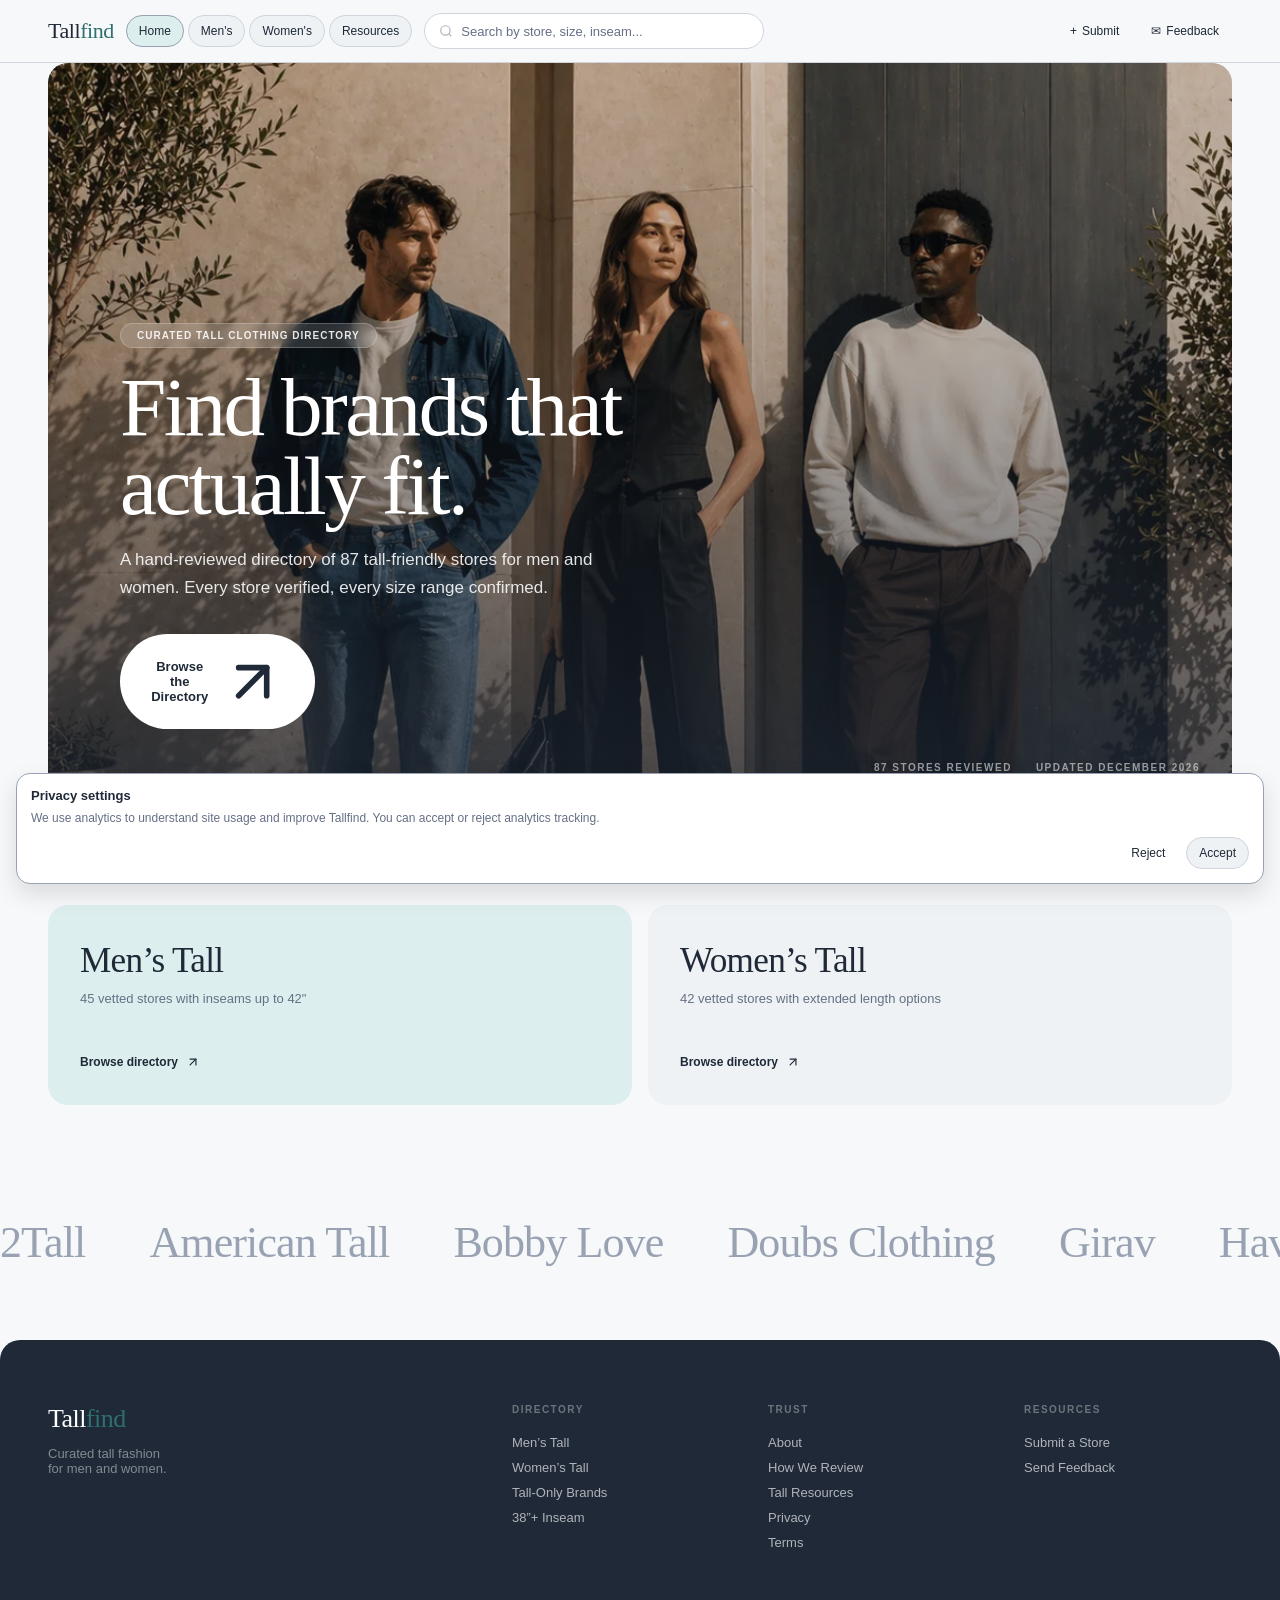
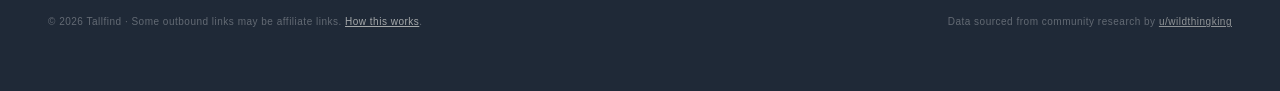
==== commit aee9e8cd: "Refresh TallFind colors only" ====
--- a/index.html
+++ b/index.html
@@ -7,7 +7,7 @@
     <meta name="referrer" content="strict-origin-when-cross-origin">
     <meta http-equiv="Content-Security-Policy" content="default-src 'self'; script-src 'self' 'unsafe-inline' https://www.googletagmanager.com https://www.google-analytics.com; img-src 'self' data: https://www.google-analytics.com; style-src 'self' 'unsafe-inline' https://fonts.googleapis.com; font-src 'self' https://fonts.gstatic.com; connect-src 'self' https://*.google-analytics.com https://*.analytics.google.com https://formspree.io; form-action https://formspree.io; base-uri 'self'; object-src 'none';">
     <meta name="description" id="metaDesc" content="A hand-reviewed directory of tall-friendly clothing stores for men and women. Every store verified, every size range confirmed.">
-    <meta name="theme-color" content="#fefae0">
+    <meta name="theme-color" content="#F7F8FA">
     <link rel="canonical" href="https://tallfind.com/">
     <meta property="og:title" content="Tallfind | Reviewed Tall Clothing Directory">
     <meta property="og:description" id="ogDesc" content="A hand-reviewed directory of tall-friendly clothing stores for men and women. Every store verified, every size range confirmed.">
--- a/assets/styles.css
+++ b/assets/styles.css
@@ -1,14 +1,14 @@
 :root {
-            --bg: #fefae0;
+            --bg: #F7F8FA;
             --surface: #ffffff;
-            --text: #3f3226;
-            --muted: rgba(63,50,38,0.72);
-            --border: rgba(63,50,38,0.12);
-            --border-strong: rgba(63,50,38,0.22);
-            --sage: #ccd5ae;
-            --beige: #e9edc9;
-            --papaya: #faedcd;
-            --bronze: #d4a373;
+            --text: #1F2937;
+            --muted: #667085;
+            --border: #D0D5DD;
+            --border-strong: #98A2B3;
+            --sage: #DCEEEE;
+            --beige: #EEF2F5;
+            --papaya: #F8FAFC;
+            --bronze: #2F6F6F;
             --serif: 'DM Serif Display', serif;
             --sans: 'Inter', sans-serif;
             --pill: 999px;
@@ -63,7 +63,7 @@
             border: 1px solid var(--border); background: var(--surface);
             transition: var(--transition); flex: 1; max-width: 340px;
         }
-        .search-wrap:focus-within { border-color: var(--bronze); background: #fffdf6; }
+        .search-wrap:focus-within { border-color: var(--bronze); background: #F8FAFC; }
         .search-wrap svg { opacity: 0.35; flex-shrink: 0; }
         .search-wrap input {
             border: none; outline: none; background: transparent;
@@ -82,7 +82,7 @@
         }
         .hp-hero {
             position: relative; width: 100%; height: 82vh; min-height: 520px;
-            border-radius: var(--card-r); overflow: hidden; background: #d9d0c4;
+            border-radius: var(--card-r); overflow: hidden; background: #CCD6DD;
         }
         .hp-hero-pic { display: contents; }
         .hp-hero-img {
@@ -92,12 +92,12 @@
         }
         .hp-hero-overlay {
             position: absolute; inset: 0; pointer-events: none;
-            background: linear-gradient(to bottom, rgba(63,50,38,0.08) 0%, rgba(63,50,38,0.22) 40%, rgba(63,50,38,0.72) 100%);
+            background: linear-gradient(to bottom, rgba(31,41,55,0.08) 0%, rgba(31,41,55,0.22) 40%, rgba(31,41,55,0.72) 100%);
         }
         .hp-hero-content {
             position: absolute; inset: 0;
             display: flex; flex-direction: column; justify-content: flex-end;
-            padding: clamp(28px, 6vw, 72px); color: #fffdf6;
+            padding: clamp(28px, 6vw, 72px); color: #FFFFFF;
         }
         .hp-hero-content h1 {
             font-family: var(--serif); font-weight: 400;
@@ -113,15 +113,15 @@
             display: inline-flex; align-items: center; gap: 8px;
             padding: 6px 16px; border-radius: var(--pill);
             font-size: 10px; font-weight: 600; letter-spacing: 0.1em; text-transform: uppercase;
-            background: rgba(255,253,246,0.14); border: 1px solid rgba(255,253,246,0.22);
-            backdrop-filter: blur(6px); color: rgba(255,253,246,0.88);
+            background: rgba(255,255,255,0.14); border: 1px solid rgba(255,255,255,0.22);
+            backdrop-filter: blur(6px); color: rgba(255,255,255,0.88);
             width: fit-content; margin-bottom: 20px;
         }
         .hp-cta {
             display: inline-flex; align-items: center; gap: 8px;
             padding: 14px 28px; border-radius: var(--pill);
             font-family: var(--sans); font-size: 13px; font-weight: 600;
-            background: #fffdf6; color: var(--text); border: none;
+            background: #FFFFFF; color: var(--text); border: none;
             cursor: pointer; transition: transform 0.2s, opacity 0.2s;
             width: fit-content; text-decoration: none;
         }
@@ -130,7 +130,7 @@
             position: absolute; bottom: 28px; right: 32px;
             display: flex; gap: 24px;
             font-size: 10px; text-transform: uppercase; letter-spacing: 0.15em;
-            font-weight: 600; color: rgba(255,253,246,0.55);
+            font-weight: 600; color: rgba(255,255,255,0.55);
         }
 
         /* Section labels */
@@ -158,8 +158,8 @@
         .hp-browse-card:hover { transform: translateY(-3px); }
         .hp-browse-card-sage { background: var(--sage); }
         .hp-browse-card-sand { background: var(--beige); }
-        .hp-browse-card-sage:hover { background: #c2ca9f; }
-        .hp-browse-card-sand:hover { background: #e3e8bf; }
+        .hp-browse-card-sage:hover { background: #DCEEEE; }
+        .hp-browse-card-sand:hover { background: #E7EBF5; }
         .hp-browse-card h2 {
             font-family: var(--serif); font-size: clamp(1.6rem, 3vw, 2.2rem);
             font-weight: 400; letter-spacing: -0.02em; margin-bottom: 8px;
@@ -197,7 +197,7 @@
 
         /* Footer */
         .hp-footer {
-            background: var(--text); color: #fffdf6;
+            background: var(--text); color: #FFFFFF;
             padding: clamp(40px, 5vw, 64px) clamp(24px, 4vw, 48px);
             border-radius: var(--card-r) var(--card-r) 0 0;
         }
@@ -207,28 +207,28 @@
             gap: 48px;
         }
         .hp-footer-col a { color: inherit; text-decoration: none; }
-        .hp-footer-col a:hover { color: #fffdf6; }
+        .hp-footer-col a:hover { color: #FFFFFF; }
         .hp-footer-logo {
             font-family: var(--serif); font-size: 26px; font-weight: 400;
             letter-spacing: -0.02em;
         }
         .hp-footer-logo em { color: var(--bronze); font-style: normal; }
         .hp-footer-brand p {
-            margin-top: 12px; font-size: 13px; color: rgba(255,253,246,0.45);
+            margin-top: 12px; font-size: 13px; color: rgba(255,255,255,0.45);
         }
         .hp-footer-col h5 {
             font-size: 10px; text-transform: uppercase; letter-spacing: 0.15em;
-            margin-bottom: 20px; color: rgba(255,253,246,0.35);
+            margin-bottom: 20px; color: rgba(255,255,255,0.35);
         }
         .hp-footer-col ul { list-style: none; }
         .hp-footer-col li {
             margin-bottom: 10px; font-size: 13px; font-weight: 500;
-            color: rgba(255,253,246,0.65); cursor: pointer; transition: color 0.15s;
-        }
-        .hp-footer-col li:hover { color: #fffdf6; }
+            color: rgba(255,255,255,0.65); cursor: pointer; transition: color 0.15s;
+        }
+        .hp-footer-col li:hover { color: #FFFFFF; }
         .hp-footer-bottom {
             display: flex; justify-content: space-between; margin-top: 56px;
-            font-size: 10px; color: rgba(255,253,246,0.3); letter-spacing: 0.05em;
+            font-size: 10px; color: rgba(255,255,255,0.3); letter-spacing: 0.05em;
         }
         .text-link {
             background: none; border: none; font: inherit; color: var(--text);
@@ -310,9 +310,9 @@
         .link-card.featured-sage  { background: var(--sage); border-color: transparent; }
         .link-card.featured-sand  { background: var(--beige); border-color: transparent; }
         .link-card.featured-clay  { background: var(--papaya); border-color: transparent; }
-        .link-card.featured-sage:hover { background: #c2ca9f; }
-        .link-card.featured-sand:hover { background: #e3e8bf; }
-        .link-card.featured-clay:hover { background: #f3e0b9; }
+        .link-card.featured-sage:hover { background: #DCEEEE; }
+        .link-card.featured-sand:hover { background: #E7EBF5; }
+        .link-card.featured-clay:hover { background: #F8FAFC; }
         .link-category {
             font-size: 10px; font-weight: 600; text-transform: uppercase;
             letter-spacing: 0.1em; color: var(--muted); margin-bottom: 10px;
@@ -337,16 +337,16 @@
         }
         .link-card.featured-sage .stats-row,
         .link-card.featured-sand .stats-row,
-        .link-card.featured-clay .stats-row { border-top-color: rgba(63,50,38,0.14); }
+        .link-card.featured-clay .stats-row { border-top-color: rgba(31,41,55,0.14); }
         .stat {
             font-size: 11px; font-weight: 500;
             padding: 4px 10px; border-radius: var(--pill);
-            background: rgba(255,255,255,0.55); border: 1px solid rgba(63,50,38,0.1);
+            background: rgba(255,255,255,0.55); border: 1px solid rgba(31,41,55,0.1);
         }
         .link-card.featured-sage .stat,
         .link-card.featured-sand .stat,
         .link-card.featured-clay .stat { background: rgba(255,255,255,0.42); }
-        .stat-highlight { background: rgba(212,163,115,0.15); border-color: rgba(212,163,115,0.2); }
+        .stat-highlight { background: rgba(47,111,111,0.15); border-color: rgba(47,111,111,0.2); }
 
         /* ── FAVORITES ────────────────────────── */
         .fav-btn {
@@ -368,12 +368,12 @@
         .prose h1 { font-family: var(--serif); font-weight: 400; font-size: clamp(2.2rem, 4.5vw, 3.2rem); line-height: 1.08; letter-spacing: -0.03em; margin-bottom: 20px; }
         .prose h2 { font-family: var(--serif); font-weight: 400; font-size: clamp(1.6rem, 3vw, 2rem); line-height: 1.15; letter-spacing: -0.02em; margin: 48px 0 14px; }
         .prose h3 { font-size: 1.05rem; font-weight: 600; margin: 28px 0 8px; }
-        .prose p { margin-bottom: 18px; color: rgba(63,50,38,0.88); }
-        .prose ul, .prose ol { margin: 0 0 18px 22px; color: rgba(63,50,38,0.88); }
+        .prose p { margin-bottom: 18px; color: rgba(31,41,55,0.88); }
+        .prose ul, .prose ol { margin: 0 0 18px 22px; color: rgba(31,41,55,0.88); }
         .prose li { margin-bottom: 6px; }
         .prose a { color: var(--text); text-decoration: underline; text-underline-offset: 2px; }
         .prose a:hover { color: var(--bronze); }
-        .prose .lede { font-size: 18px; line-height: 1.6; color: rgba(63,50,38,0.85); margin-bottom: 28px; }
+        .prose .lede { font-size: 18px; line-height: 1.6; color: rgba(31,41,55,0.85); margin-bottom: 28px; }
         .prose .meta { font-size: 12px; color: var(--muted); margin-top: -8px; margin-bottom: 32px; }
         .prose .callout { background: var(--papaya); border-radius: 14px; padding: 18px 22px; margin: 24px 0; border: 1px solid var(--border); }
         .prose .callout p:last-child { margin-bottom: 0; }
@@ -391,7 +391,7 @@
 
         /* ── MODAL ─────────────────────────────── */
         .modal-overlay {
-            position: fixed; inset: 0; background: rgba(63,50,38,0.4);
+            position: fixed; inset: 0; background: rgba(31,41,55,0.4);
             display: flex; align-items: center; justify-content: center;
             z-index: 500; opacity: 0; pointer-events: none;
             transition: opacity 0.2s;
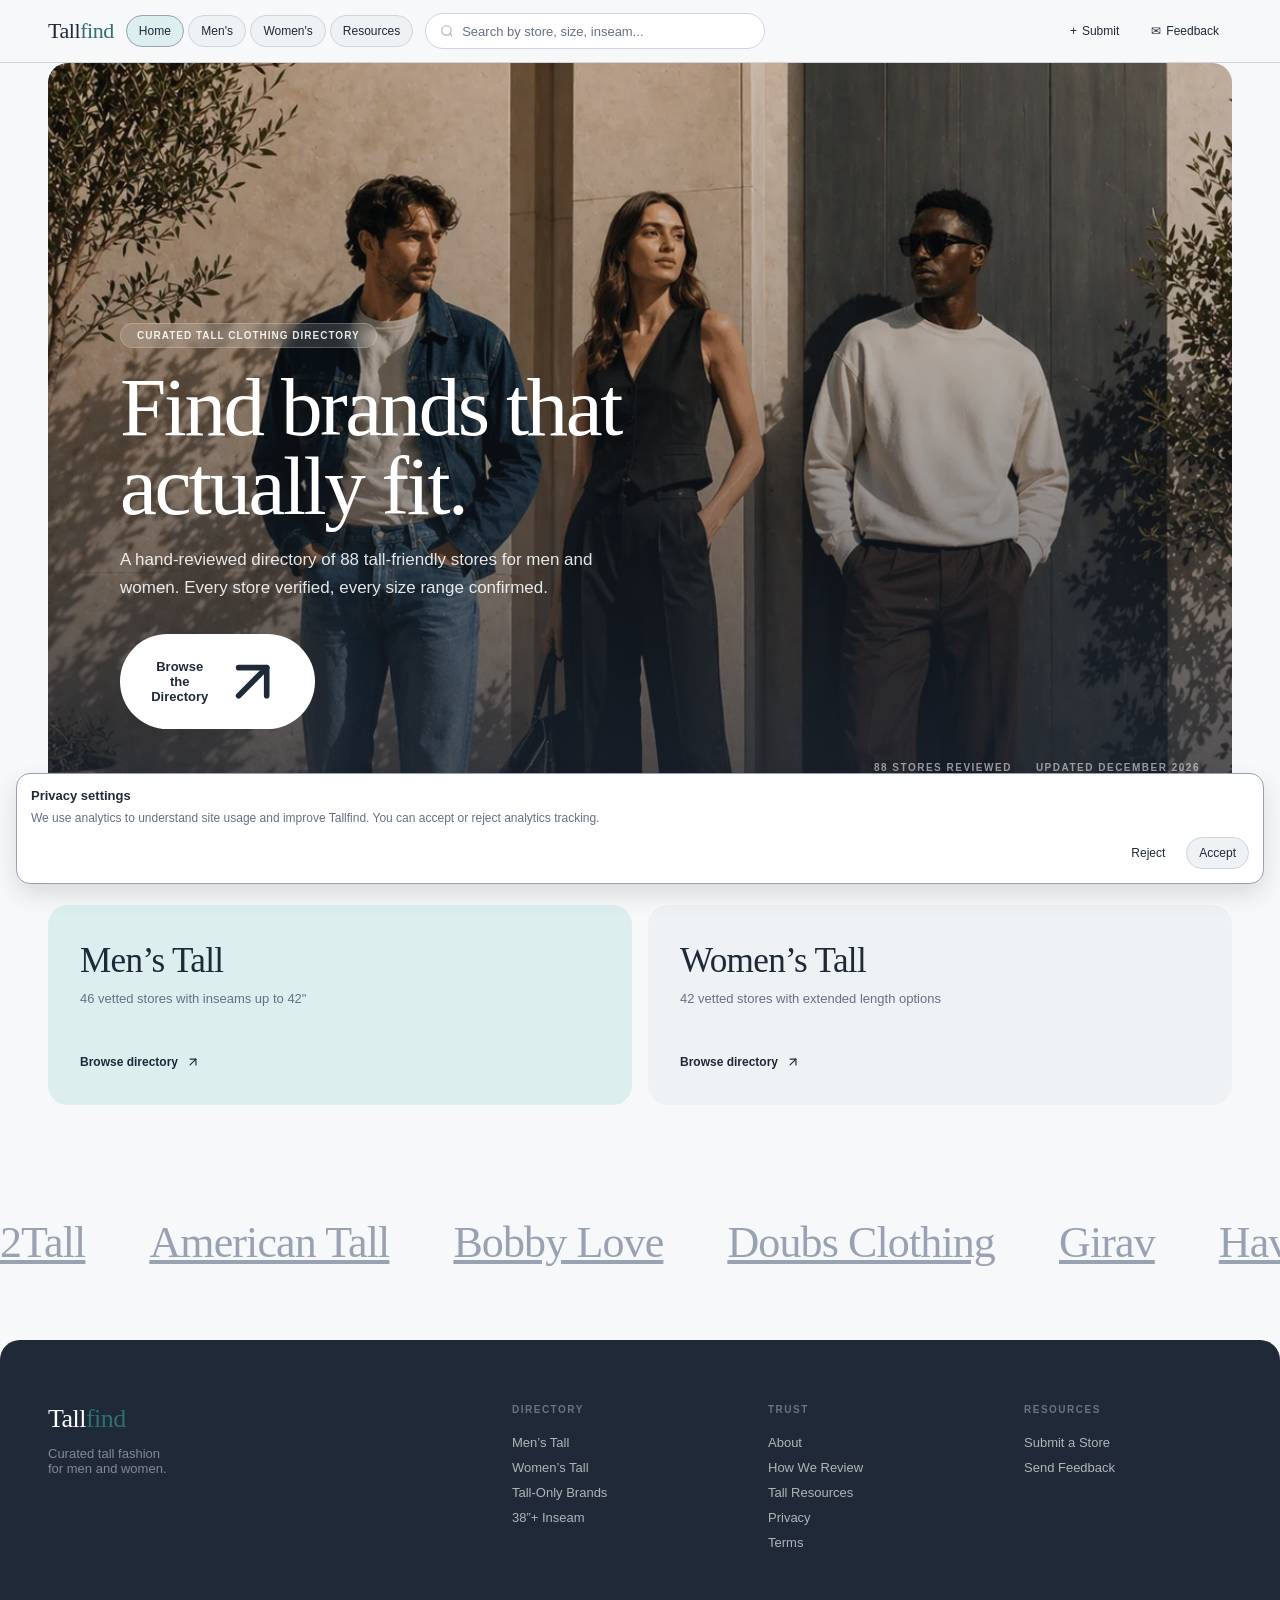
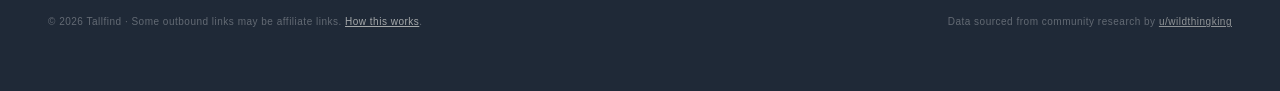
==== commit 5cd2a0cd: "Merge pull request #32 from Dogoism/codex/fix-resources-tab-and-update-scraping-sxybjo Make header/f" ====
--- a/index.html
+++ b/index.html
@@ -3,9 +3,8 @@
 <head>
     <meta charset="UTF-8">
     <meta name="viewport" content="width=device-width, initial-scale=1.0">
-    <script>(function(){if(self!==top){try{top.location.href=self.location.href;}catch(e){document.documentElement.style.display='none';}}})();</script>
     <meta name="referrer" content="strict-origin-when-cross-origin">
-    <meta http-equiv="Content-Security-Policy" content="default-src 'self'; script-src 'self' 'unsafe-inline' https://www.googletagmanager.com https://www.google-analytics.com; img-src 'self' data: https://www.google-analytics.com; style-src 'self' 'unsafe-inline' https://fonts.googleapis.com; font-src 'self' https://fonts.gstatic.com; connect-src 'self' https://*.google-analytics.com https://*.analytics.google.com https://formspree.io; form-action https://formspree.io; base-uri 'self'; object-src 'none';">
+    <meta http-equiv="Content-Security-Policy" content="default-src 'self'; script-src 'self' https://www.googletagmanager.com https://www.google-analytics.com; img-src 'self' data: https://www.google-analytics.com; style-src 'self' 'unsafe-inline' https://fonts.googleapis.com; font-src 'self' https://fonts.gstatic.com; connect-src 'self' https://*.google-analytics.com https://*.analytics.google.com https://formspree.io; form-action https://formspree.io; base-uri 'self'; object-src 'none';">
     <meta name="description" id="metaDesc" content="A hand-reviewed directory of tall-friendly clothing stores for men and women. Every store verified, every size range confirmed.">
     <meta name="theme-color" content="#F7F8FA">
     <link rel="canonical" href="https://tallfind.com/">
@@ -36,32 +35,24 @@
     </script>
     <link rel="preconnect" href="https://fonts.googleapis.com">
     <link rel="preconnect" href="https://fonts.gstatic.com" crossorigin>
-    <link href="https://fonts.googleapis.com/css2?family=DM+Serif+Display&family=Inter:wght@400;500;600&display=swap" rel="stylesheet" media="print" onload="this.media='all'">
+    <link id="fontStylesheet" href="https://fonts.googleapis.com/css2?family=DM+Serif+Display&family=Inter:wght@400;500;600&display=swap" rel="stylesheet" media="print">
     <noscript><link href="https://fonts.googleapis.com/css2?family=DM+Serif+Display&family=Inter:wght@400;500;600&display=swap" rel="stylesheet"></noscript>
+    <script src="assets/bootstrap.js"></script>
     <!-- Google tag (gtag.js) -->
     <script async src="https://www.googletagmanager.com/gtag/js?id=G-98C0R7CN01"></script>
-    <script>
-        window.dataLayer = window.dataLayer || [];
-        function gtag() { dataLayer.push(arguments); }
-        gtag('js', new Date());
-        gtag('consent', 'default', {
-            ad_storage: 'denied',
-            analytics_storage: 'denied',
-            ad_user_data: 'denied',
-            ad_personalization: 'denied'
-        });
-    </script>
     <link rel="stylesheet" href="assets/styles.css">
 </head>
 <body>
 
 <header>
-    <button class="logo" onclick="switchTab('home');window.scrollTo(0,0)" aria-label="Tallfind home">Tall<em>find</em></button>
+    <button class="logo" data-action="home" aria-label="Tallfind home">Tall<em>find</em></button>
     <nav class="header-nav" aria-label="Directory sections">
-        <button class="pill pill-sm on" id="tab-home"  role="tab" aria-selected="true"  onclick="switchTab('home')">Home</button>
-        <button class="pill pill-sm"    id="tab-men"   role="tab" aria-selected="false" onclick="switchTab('men')">Men's</button>
-        <button class="pill pill-sm"    id="tab-women" role="tab" aria-selected="false" onclick="switchTab('women')">Women's</button>
-        <a class="pill pill-sm" href="/resources/">Resources</a>
+        <div role="tablist">
+            <button class="pill pill-sm on" id="tab-home"  role="tab" aria-selected="true"  data-action="tab" data-tab="home">Home</button>
+            <button class="pill pill-sm"    id="tab-men"   role="tab" aria-selected="false" data-action="tab" data-tab="men">Men's</button>
+            <button class="pill pill-sm"    id="tab-women" role="tab" aria-selected="false" data-action="tab" data-tab="women">Women's</button>
+        </div>
+        <a class="pill pill-sm" href="resources/index.html">Resources</a>
     </nav>
     <div class="search-wrap">
         <svg width="14" height="14" viewBox="0 0 24 24" fill="none" stroke="currentColor" stroke-width="2" aria-hidden="true"><circle cx="11" cy="11" r="8"/><path d="m21 21-4.35-4.35"/></svg>
@@ -69,8 +60,8 @@
         <input type="text" id="searchInput" placeholder="Search by store, size, inseam...">
     </div>
     <div class="header-actions">
-        <button class="pill pill-ghost pill-sm" onclick="openModal()">+<span class="btn-label"> Submit</span></button>
-        <button class="pill pill-ghost pill-sm" onclick="openFeedback()">&#x2709;<span class="btn-label"> Feedback</span></button>
+        <button class="pill pill-ghost pill-sm" data-action="open-modal">+<span class="btn-label"> Submit</span></button>
+        <button class="pill pill-ghost pill-sm" data-action="open-feedback">&#x2709;<span class="btn-label"> Feedback</span></button>
     </div>
 </header>
 
@@ -96,11 +87,11 @@
 
         <div class="toolbar">
             <div class="filter-pills">
-                <button class="pill pill-sm on"  id="f-all"          onclick="toggleFilter('all')">All</button>
-                <button class="pill pill-sm"     id="f-tallSpecific"  onclick="toggleFilter('tallSpecific')">Tall-Only ★</button>
-                <button class="pill pill-sm"     id="f-hasTops"       onclick="toggleFilter('hasTops')">Tops</button>
-                <button class="pill pill-sm"     id="f-hasBottoms"    onclick="toggleFilter('hasBottoms')">Bottoms</button>
-                <button class="pill pill-sm"     id="f-favorites"     onclick="toggleFilter('favorites')">&#x2665; Saved</button>
+                <button class="pill pill-sm on"  id="f-all"          data-action="filter" data-filter="all">All</button>
+                <button class="pill pill-sm"     id="f-tallSpecific"  data-action="filter" data-filter="tallSpecific">Tall-Only ★</button>
+                <button class="pill pill-sm"     id="f-hasTops"       data-action="filter" data-filter="hasTops">Tops</button>
+                <button class="pill pill-sm"     id="f-hasBottoms"    data-action="filter" data-filter="hasBottoms">Bottoms</button>
+                <button class="pill pill-sm"     id="f-favorites"     data-action="filter" data-filter="favorites">&#x2665; Saved</button>
             </div>
             <div class="toolbar-right">
                 <label class="sr-only" for="sortSelect">Sort stores</label>
@@ -110,22 +101,22 @@
                     <option value="inseam">Longest inseam</option>
                 </select>
                 <span class="store-count" id="storeCount"></span>
-                <button class="clear-btn" id="clearBtn" style="display:none" onclick="clearFilters()">Clear all</button>
+                <button class="clear-btn" id="clearBtn" style="display:none" data-action="clear">Clear all</button>
             </div>
         </div>
 
         <div class="inseam-row" id="inseamRow">
             <span class="inseam-label">Min. inseam</span>
-            <button class="pill pill-sm on" data-ins="0"  onclick="setInseam(0)">Any</button>
-            <button class="pill pill-sm"    data-ins="34" onclick="setInseam(34)">34"+</button>
-            <button class="pill pill-sm"    data-ins="36" onclick="setInseam(36)">36"+</button>
-            <button class="pill pill-sm"    data-ins="38" onclick="setInseam(38)">38"+</button>
-            <button class="pill pill-sm"    data-ins="40" onclick="setInseam(40)">40"+</button>
-            <button class="pill pill-sm"    data-ins="42" onclick="setInseam(42)">42"+</button>
+            <button class="pill pill-sm on" data-ins="0"  data-action="inseam">Any</button>
+            <button class="pill pill-sm"    data-ins="34" data-action="inseam">34"+</button>
+            <button class="pill pill-sm"    data-ins="36" data-action="inseam">36"+</button>
+            <button class="pill pill-sm"    data-ins="38" data-action="inseam">38"+</button>
+            <button class="pill pill-sm"    data-ins="40" data-action="inseam">40"+</button>
+            <button class="pill pill-sm"    data-ins="42" data-action="inseam">42"+</button>
         </div>
 
         <div class="grid" id="storeGrid"></div>
-        <div class="no-results" id="noResults" style="display:none">No stores match your current filters. Try broadening your search or <button class="text-link" onclick="clearFilters()">clearing all filters</button>.</div>
+        <div class="no-results" id="noResults" style="display:none">No stores match your current filters. Try broadening your search or <button class="text-link" data-action="clear">clearing all filters</button>.</div>
     </main>
 </div>
 
@@ -134,7 +125,7 @@
     <div class="modal">
         <div class="modal-header">
             <h2 class="modal-title" id="modalTitle">Submit a Store</h2>
-            <button class="modal-close" aria-label="Close" onclick="closeModal()">&#xd7;</button>
+            <button class="modal-close" aria-label="Close" data-action="close-modal">&#xd7;</button>
         </div>
         <p class="modal-sub">Know a store with genuine tall sizing that we're missing? Submit it below and our team will review it for inclusion.</p>
         <div id="formSuccess" class="form-success">
@@ -190,7 +181,7 @@
     <div class="modal">
         <div class="modal-header">
             <h2 class="modal-title" id="feedbackTitle">Site Feedback</h2>
-            <button class="modal-close" aria-label="Close" onclick="closeFeedback()">&#xd7;</button>
+            <button class="modal-close" aria-label="Close" data-action="close-feedback">&#xd7;</button>
         </div>
         <p class="modal-sub">Found an error, missing a store, or have an idea to improve Tallfind? We'd love to hear it.</p>
         <div id="feedbackSuccess" class="form-success">
@@ -223,70 +214,8 @@
     </div>
 </div>
 
-<!-- CONSENT BANNER -->
-<div id="consentBanner" class="consent-banner" role="dialog" aria-live="polite" aria-label="Analytics consent">
-    <div class="consent-title">Privacy settings</div>
-    <div class="consent-text">
-        We use analytics to understand site usage and improve Tallfind. You can accept or reject analytics tracking.
-    </div>
-    <div class="consent-actions">
-        <button id="consentReject" class="pill pill-sm pill-ghost" type="button">Reject</button>
-        <button id="consentAccept" class="pill pill-sm" type="button">Accept</button>
-    </div>
-</div>
-
-<script>
-    (function () {
-        var KEY = 'tallfind_analytics_consent';
-        var GA_ID = 'G-98C0R7CN01';
-        var banner = document.getElementById('consentBanner');
-        var configured = false;
-
-        function hideBanner() {
-            if (banner) banner.classList.remove('open');
-        }
-
-        function configureGA() {
-            if (configured) return;
-            configured = true;
-            gtag('config', GA_ID);
-        }
-
-        function setConsent(choice) {
-            localStorage.setItem(KEY, choice);
-            if (choice === 'accepted') {
-                gtag('consent', 'update', {
-                    analytics_storage: 'granted'
-                });
-                configureGA();
-            } else {
-                gtag('consent', 'update', {
-                    ad_storage: 'denied',
-                    analytics_storage: 'denied',
-                    ad_user_data: 'denied',
-                    ad_personalization: 'denied'
-                });
-            }
-            hideBanner();
-        }
-
-        var saved = localStorage.getItem(KEY);
-        if (saved === 'accepted') {
-            setConsent('accepted');
-        } else if (saved === 'rejected') {
-            setConsent('rejected');
-        } else if (banner) {
-            banner.classList.add('open');
-        }
-
-        var acceptBtn = document.getElementById('consentAccept');
-        var rejectBtn = document.getElementById('consentReject');
-        if (acceptBtn) acceptBtn.addEventListener('click', function () { setConsent('accepted'); });
-        if (rejectBtn) rejectBtn.addEventListener('click', function () { setConsent('rejected'); });
-    })();
-</script>
-
 <script src="assets/affiliate.js"></script>
+<script src="assets/shared.js"></script>
 <script src="assets/app.js"></script>
 </body>
 </html>
